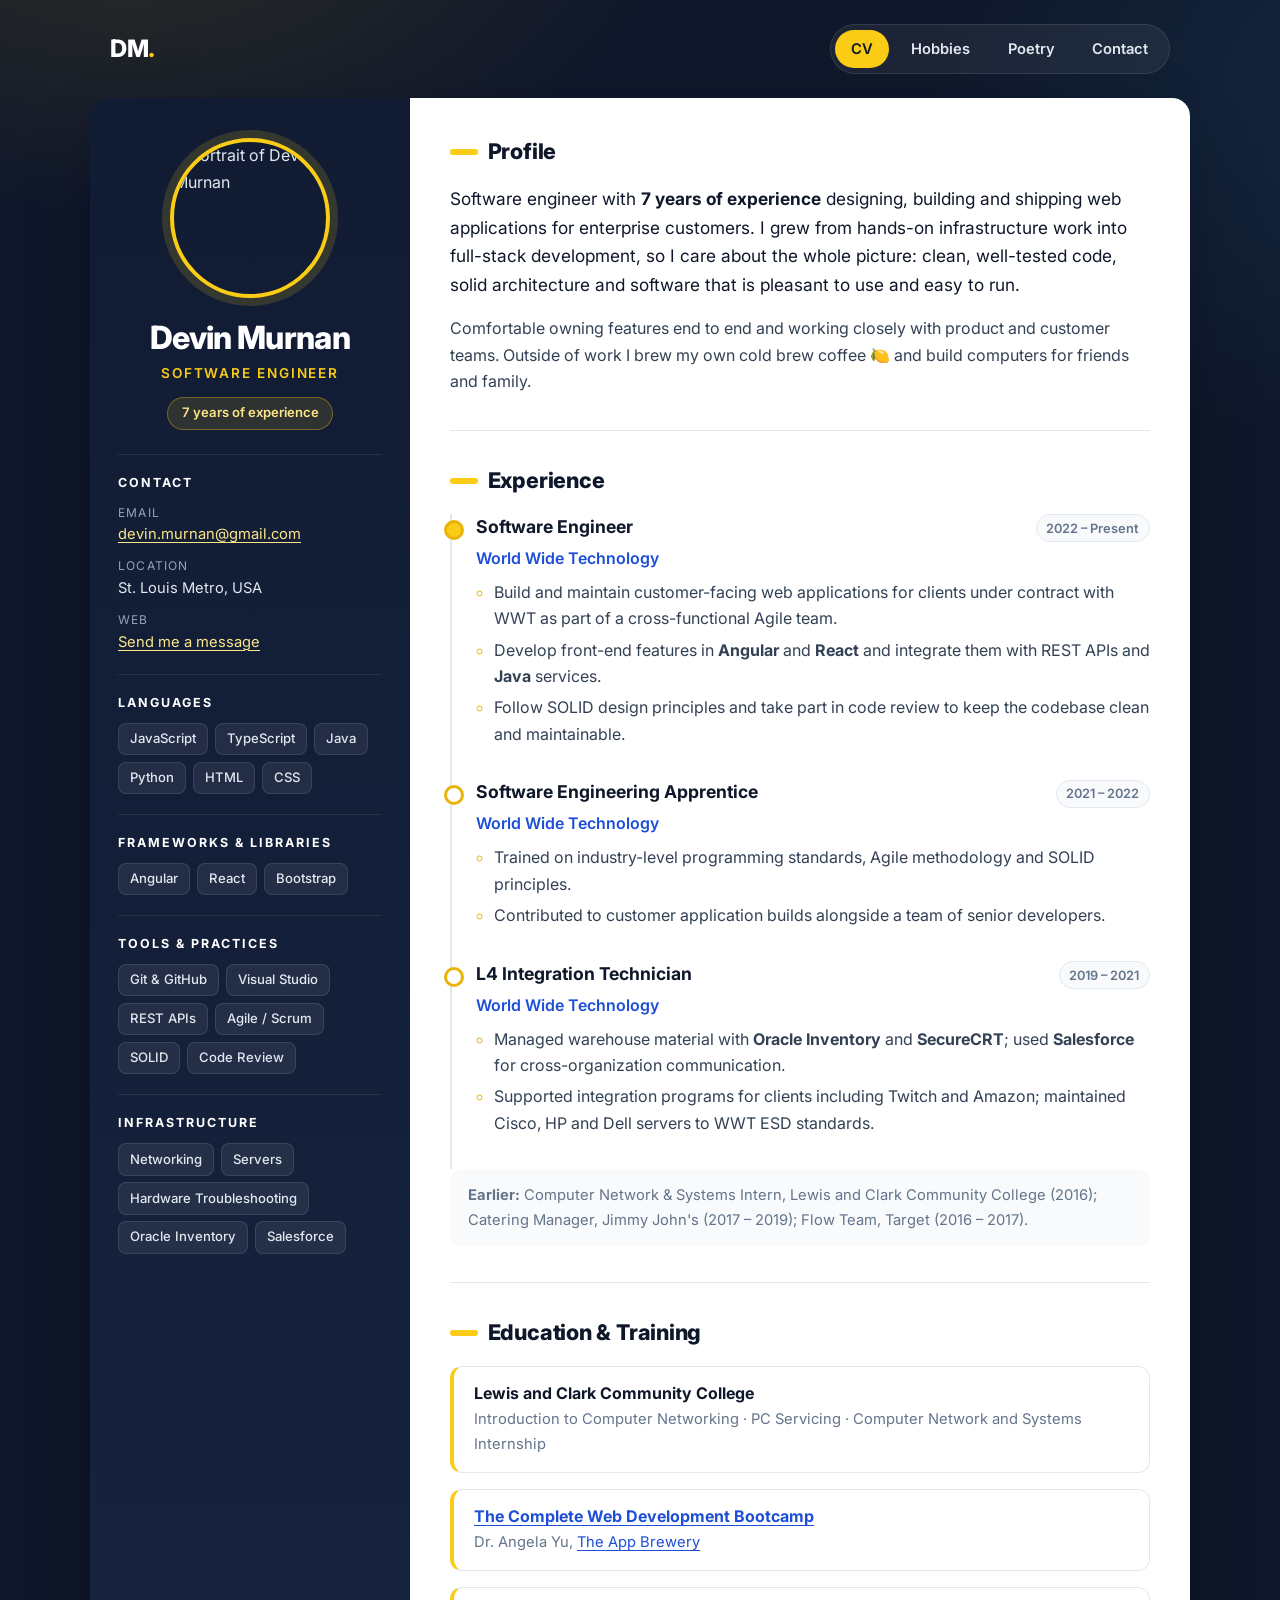
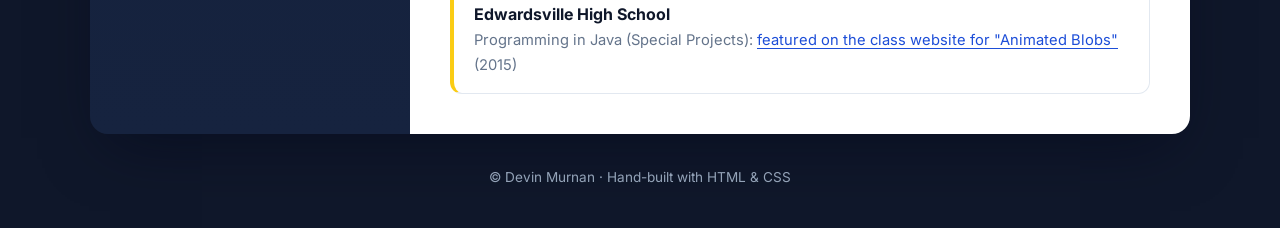
==== index.html @ 0b4bc5b8 "Show Software Engineer at WWT as a single role from 2022 to present" ====
<!DOCTYPE html>
<html lang="en" dir="ltr">

<head>
  <meta charset="utf-8">
  <meta name="viewport" content="width=device-width, initial-scale=1.0">
  <meta name="description" content="Devin Murnan: software engineer with 7 years of experience building web applications.">
  <title>Devin Murnan | Software Engineer</title>
  <link rel="preconnect" href="https://fonts.googleapis.com">
  <link rel="preconnect" href="https://fonts.gstatic.com" crossorigin>
  <link rel="stylesheet" href="https://fonts.googleapis.com/css2?family=Inter:wght@400;500;600;700;800&display=swap">
  <link rel="stylesheet" href="css/styles.css">
  <link rel="shortcut icon" href="favicon.ico">
</head>

<body>
  <header class="topbar">
    <a class="brand" href="index.html">DM<span>.</span></a>
    <nav class="site-nav" aria-label="Site">
      <a href="index.html" aria-current="page">CV</a>
      <a href="hobbies.html">Hobbies</a>
      <a href="poetry.html">Poetry</a>
      <a href="contact.html">Contact</a>
    </nav>
  </header>

  <main class="cv">
    <!-- ---------- Sidebar ---------- -->
    <aside class="cv-sidebar">
      <img class="avatar" src="images/Picture1.jpg" alt="Portrait of Devin Murnan" width="160" height="160">
      <h1 class="name">Devin Murnan</h1>
      <p class="role">Software Engineer</p>
      <p class="badge">7 years of experience</p>

      <section class="side-block">
        <h2>Contact</h2>
        <ul class="contact-list">
          <li><span>Email</span><a href="mailto:devin.murnan@gmail.com">devin.murnan@gmail.com</a></li>
          <li><span>Location</span>St. Louis Metro, USA</li>
          <li><span>Web</span><a href="contact.html">Send me a message</a></li>
        </ul>
      </section>

      <section class="side-block">
        <h2>Languages</h2>
        <ul class="chips">
          <li>JavaScript</li>
          <li>TypeScript</li>
          <li>Java</li>
          <li>Python</li>
          <li>HTML</li>
          <li>CSS</li>
        </ul>
      </section>

      <section class="side-block">
        <h2>Frameworks &amp; Libraries</h2>
        <ul class="chips">
          <li>Angular</li>
          <li>React</li>
          <li>Bootstrap</li>
        </ul>
      </section>

      <section class="side-block">
        <h2>Tools &amp; Practices</h2>
        <ul class="chips">
          <li>Git &amp; GitHub</li>
          <li>Visual Studio</li>
          <li>REST APIs</li>
          <li>Agile / Scrum</li>
          <li>SOLID</li>
          <li>Code Review</li>
        </ul>
      </section>

      <section class="side-block">
        <h2>Infrastructure</h2>
        <ul class="chips">
          <li>Networking</li>
          <li>Servers</li>
          <li>Hardware Troubleshooting</li>
          <li>Oracle Inventory</li>
          <li>Salesforce</li>
        </ul>
      </section>
    </aside>

    <!-- ---------- Main content ---------- -->
    <div class="cv-main">
      <section class="card">
        <h2 class="section-title">Profile</h2>
        <p class="lead">
          Software engineer with <strong>7 years of experience</strong> designing, building and shipping web
          applications for enterprise customers. I grew from hands-on infrastructure work into full-stack
          development, so I care about the whole picture: clean, well-tested code, solid architecture and
          software that is pleasant to use and easy to run.
        </p>
        <p>
          Comfortable owning features end to end and working closely with product
          and customer teams. Outside of work I brew my own cold brew coffee 🍋 and build computers for friends
          and family.
        </p>
      </section>

      <section class="card">
        <h2 class="section-title">Experience</h2>
        <ol class="timeline">
          <li>
            <div class="timeline-head">
              <h3>Software Engineer</h3>
              <span class="dates">2022 – Present</span>
            </div>
            <p class="org"><a href="https://www.wwt.com/">World Wide Technology</a></p>
            <ul>
              <li>Build and maintain customer-facing web applications for clients under contract with WWT as part of
                a cross-functional Agile team.</li>
              <li>Develop front-end features in <strong>Angular</strong> and <strong>React</strong> and integrate
                them with REST APIs and <strong>Java</strong> services.</li>
              <li>Follow SOLID design principles and take part in code review to keep the codebase clean and maintainable.</li>
            </ul>
          </li>
          <li>
            <div class="timeline-head">
              <h3>Software Engineering Apprentice</h3>
              <span class="dates">2021 – 2022</span>
            </div>
            <p class="org"><a href="https://www.wwt.com/">World Wide Technology</a></p>
            <ul>
              <li>Trained on industry-level programming standards, Agile methodology and SOLID principles.</li>
              <li>Contributed to customer application builds alongside a team of senior developers.</li>
            </ul>
          </li>
          <li>
            <div class="timeline-head">
              <h3>L4 Integration Technician</h3>
              <span class="dates">2019 – 2021</span>
            </div>
            <p class="org"><a href="https://www.wwt.com/">World Wide Technology</a></p>
            <ul>
              <li>Managed warehouse material with <strong>Oracle Inventory</strong> and <strong>SecureCRT</strong>;
                used <strong>Salesforce</strong> for cross-organization communication.</li>
              <li>Supported integration programs for clients including Twitch and Amazon; maintained Cisco, HP and
                Dell servers to WWT ESD standards.</li>
            </ul>
          </li>
        </ol>
        <p class="earlier">
          <strong>Earlier:</strong> Computer Network &amp; Systems Intern, Lewis and Clark Community College (2016);
          Catering Manager, Jimmy John's (2017 – 2019); Flow Team, Target (2016 – 2017).
        </p>
      </section>

      <section class="card">
        <h2 class="section-title">Education &amp; Training</h2>
        <ul class="edu">
          <li>
            <h3>Lewis and Clark Community College</h3>
            <p>Introduction to Computer Networking · PC Servicing · Computer Network and Systems Internship</p>
          </li>
          <li>
            <h3><a href="https://www.udemy.com/course/the-complete-web-development-bootcamp/">The Complete Web Development Bootcamp</a></h3>
            <p>Dr. Angela Yu, <a href="https://www.appbrewery.co/">The App Brewery</a></p>
          </li>
          <li>
            <h3>Edwardsville High School</h3>
            <p>Programming in Java (Special Projects): <a href="http://www.meinzeit.com/webTeach/projects/student/povRay/index.htm">featured on the class website for "Animated Blobs"</a> (2015)</p>
          </li>
        </ul>
      </section>
    </div>
  </main>

  <footer class="site-footer">
    <p>© Devin Murnan · Hand-built with HTML &amp; CSS</p>
  </footer>
</body>

</html>
---- css/styles.css ----
/* =========================================================
   Theme: deep ink navy + lemon accent
   ========================================================= */
:root {
  --bg: #0f172a;
  --bg-glow-1: rgba(250, 204, 21, 0.12);
  --bg-glow-2: rgba(56, 189, 248, 0.10);
  --surface: #ffffff;
  --surface-alt: #f8fafc;
  --sidebar: #111c33;
  --sidebar-2: #16233f;
  --ink: #0f172a;
  --text: #334155;
  --muted: #64748b;
  --on-dark: #e2e8f0;
  --on-dark-muted: #94a3b8;
  --accent: #facc15;
  --accent-strong: #eab308;
  --link: #1d4ed8;
  --link-hover: #1e3a8a;
  --line: #e2e8f0;
  --radius: 18px;
  --shadow: 0 24px 60px -20px rgba(2, 6, 23, 0.55);
  --font: "Inter", "Segoe UI", Roboto, "Helvetica Neue", Arial, sans-serif;
}

/* ---------- Base ---------- */
* {
  box-sizing: border-box;
}

html {
  font-size: 16px;
  scroll-behavior: smooth;
}

body {
  margin: 0;
  min-height: 100vh;
  font-family: var(--font);
  line-height: 1.65;
  color: var(--text);
  background:
    radial-gradient(900px 500px at 10% -10%, var(--bg-glow-1), transparent 60%),
    radial-gradient(800px 600px at 110% 10%, var(--bg-glow-2), transparent 60%),
    var(--bg);
  background-attachment: fixed;
  -webkit-font-smoothing: antialiased;
}

h1,
h2,
h3 {
  color: var(--ink);
  line-height: 1.25;
  margin: 0;
}

p {
  margin: 0 0 1rem;
}

a {
  color: var(--link);
  text-decoration-thickness: 1px;
  text-underline-offset: 3px;
}

a:hover,
a:focus-visible {
  color: var(--link-hover);
}

:focus-visible {
  outline: 3px solid var(--accent);
  outline-offset: 2px;
}

img {
  max-width: 100%;
}

/* ---------- Top bar ---------- */
.topbar {
  max-width: 1100px;
  margin: 0 auto;
  padding: 1.5rem 1.25rem;
  display: flex;
  align-items: center;
  justify-content: space-between;
  gap: 1rem;
  flex-wrap: wrap;
}

.brand {
  color: #fff;
  font-weight: 800;
  font-size: 1.5rem;
  letter-spacing: -0.02em;
  text-decoration: none;
}

.brand span {
  color: var(--accent);
}

.brand:hover,
.brand:focus-visible {
  color: #fff;
}

.site-nav {
  display: flex;
  flex-wrap: wrap;
  gap: 0.35rem;
  padding: 0.3rem;
  background: rgba(255, 255, 255, 0.06);
  border: 1px solid rgba(255, 255, 255, 0.1);
  border-radius: 999px;
}

.site-nav a {
  padding: 0.45rem 1rem;
  border-radius: 999px;
  color: var(--on-dark);
  font-weight: 600;
  font-size: 0.92rem;
  text-decoration: none;
  transition: background-color 0.2s, color 0.2s;
}

.site-nav a:hover,
.site-nav a:focus-visible {
  background: rgba(255, 255, 255, 0.1);
  color: #fff;
}

.site-nav a[aria-current="page"] {
  background: var(--accent);
  color: var(--ink);
}

/* ---------- CV layout ---------- */
.cv,
.page {
  width: min(1100px, calc(100% - 2.5rem));
  margin: 0 auto;
  border-radius: var(--radius);
  overflow: hidden;
  box-shadow: var(--shadow);
}

.cv {
  display: grid;
  grid-template-columns: 320px 1fr;
}

/* ---------- Sidebar ---------- */
.cv-sidebar {
  background: linear-gradient(180deg, var(--sidebar), var(--sidebar-2));
  color: var(--on-dark);
  padding: 2.5rem 1.75rem;
}

.avatar {
  display: block;
  width: 160px;
  height: 160px;
  object-fit: cover;
  border-radius: 50%;
  margin: 0 auto 1.25rem;
  border: 4px solid var(--accent);
  box-shadow: 0 0 0 8px rgba(250, 204, 21, 0.15);
}

.name {
  color: #fff;
  font-size: 2rem;
  font-weight: 800;
  letter-spacing: -0.02em;
  text-align: center;
}

.role {
  margin: 0.25rem 0 0.75rem;
  text-align: center;
  color: var(--accent);
  font-weight: 600;
  text-transform: uppercase;
  letter-spacing: 0.14em;
  font-size: 0.85rem;
}

.badge {
  display: table;
  margin: 0 auto 1.5rem;
  padding: 0.3rem 0.85rem;
  border-radius: 999px;
  background: rgba(250, 204, 21, 0.12);
  border: 1px solid rgba(250, 204, 21, 0.35);
  color: #fde68a;
  font-size: 0.82rem;
  font-weight: 600;
}

.side-block {
  padding-top: 1.25rem;
  margin-top: 1.25rem;
  border-top: 1px solid rgba(255, 255, 255, 0.08);
}

.side-block h2 {
  color: #fff;
  font-size: 0.78rem;
  font-weight: 700;
  text-transform: uppercase;
  letter-spacing: 0.16em;
  margin-bottom: 0.75rem;
}

.contact-list {
  list-style: none;
  margin: 0;
  padding: 0;
  font-size: 0.92rem;
}

.contact-list li {
  margin-bottom: 0.6rem;
  overflow-wrap: anywhere;
}

.contact-list span {
  display: block;
  color: var(--on-dark-muted);
  font-size: 0.75rem;
  text-transform: uppercase;
  letter-spacing: 0.1em;
}

.cv-sidebar a {
  color: #fde68a;
}

.cv-sidebar a:hover,
.cv-sidebar a:focus-visible {
  color: #fff;
}

.chips {
  list-style: none;
  margin: 0;
  padding: 0;
  display: flex;
  flex-wrap: wrap;
  gap: 0.4rem;
}

.chips li {
  padding: 0.28rem 0.7rem;
  border-radius: 8px;
  background: rgba(255, 255, 255, 0.07);
  border: 1px solid rgba(255, 255, 255, 0.1);
  font-size: 0.82rem;
  font-weight: 500;
  color: var(--on-dark);
}

/* ---------- Main column ---------- */
.cv-main,
.page {
  background: var(--surface);
}

.cv-main {
  padding: 2.5rem;
}

.card + .card {
  margin-top: 2.25rem;
  padding-top: 2.25rem;
  border-top: 1px solid var(--line);
}

.section-title {
  display: flex;
  align-items: center;
  gap: 0.6rem;
  font-size: 1.35rem;
  font-weight: 800;
  letter-spacing: -0.01em;
  margin-bottom: 1.25rem;
}

.section-title::before {
  content: "";
  width: 28px;
  height: 6px;
  border-radius: 3px;
  background: var(--accent);
}

.lead {
  font-size: 1.08rem;
  color: var(--ink);
}

/* ---------- Experience timeline ---------- */
.timeline {
  list-style: none;
  margin: 0;
  padding: 0 0 0 1.5rem;
  border-left: 2px solid var(--line);
}

.timeline > li {
  position: relative;
  padding-bottom: 1.75rem;
}

.timeline > li::before {
  content: "";
  position: absolute;
  left: calc(-1.5rem - 8px);
  top: 0.35rem;
  width: 14px;
  height: 14px;
  border-radius: 50%;
  background: var(--surface);
  border: 3px solid var(--accent-strong);
}

.timeline > li:first-child::before {
  background: var(--accent);
}

.timeline-head {
  display: flex;
  justify-content: space-between;
  align-items: baseline;
  gap: 0.5rem 1rem;
  flex-wrap: wrap;
}

.timeline h3 {
  font-size: 1.1rem;
  font-weight: 700;
}

.dates {
  font-size: 0.8rem;
  font-weight: 600;
  color: var(--muted);
  background: var(--surface-alt);
  border: 1px solid var(--line);
  padding: 0.15rem 0.6rem;
  border-radius: 999px;
  white-space: nowrap;
}

.org {
  margin: 0.15rem 0 0.5rem;
  font-weight: 600;
}

.org a {
  text-decoration: none;
}

.timeline ul {
  margin: 0;
  padding-left: 1.1rem;
}

.timeline ul li {
  margin-bottom: 0.3rem;
}

.timeline ul li::marker {
  color: var(--accent-strong);
}

.earlier {
  margin: 0;
  padding: 0.9rem 1.1rem;
  background: var(--surface-alt);
  border-radius: 12px;
  font-size: 0.92rem;
  color: var(--muted);
}

/* ---------- Education ---------- */
.edu {
  list-style: none;
  margin: 0;
  padding: 0;
  display: grid;
  gap: 1rem;
}

.edu li {
  padding: 1rem 1.25rem;
  border: 1px solid var(--line);
  border-left: 4px solid var(--accent);
  border-radius: 12px;
}

.edu h3 {
  font-size: 1rem;
  margin-bottom: 0.25rem;
}

.edu p {
  margin: 0;
  font-size: 0.92rem;
  color: var(--muted);
}

/* ---------- Secondary pages (hobbies, poetry, contact) ---------- */
.page {
  padding: 3rem clamp(1.25rem, 5vw, 3.5rem);
}

.page-header {
  margin-bottom: 2rem;
}

.page-header h1 {
  font-size: clamp(2rem, 5vw, 2.75rem);
  font-weight: 800;
  letter-spacing: -0.03em;
}

.page-header p {
  margin: 0.5rem 0 0;
  color: var(--muted);
  font-size: 1.05rem;
}

.eyebrow {
  display: inline-block;
  margin-bottom: 0.5rem;
  color: var(--accent-strong);
  font-weight: 700;
  font-size: 0.8rem;
  text-transform: uppercase;
  letter-spacing: 0.16em;
}

.tile-grid {
  list-style: none;
  margin: 0;
  padding: 0;
  display: grid;
  grid-template-columns: repeat(auto-fill, minmax(230px, 1fr));
  gap: 1rem;
}

.tile-grid li {
  padding: 1.25rem;
  border: 1px solid var(--line);
  border-radius: 14px;
  background: var(--surface-alt);
  transition: transform 0.2s, box-shadow 0.2s, border-color 0.2s;
}

.tile-grid li:hover {
  transform: translateY(-3px);
  border-color: var(--accent);
  box-shadow: 0 12px 30px -16px rgba(15, 23, 42, 0.35);
}

.tile-icon {
  display: block;
  font-size: 1.6rem;
  margin-bottom: 0.5rem;
}

.tile-grid h2 {
  font-size: 1.05rem;
  margin-bottom: 0.3rem;
}

.tile-grid p {
  margin: 0;
  font-size: 0.92rem;
  color: var(--muted);
}

.poem {
  max-width: 640px;
  margin: 0 auto 2rem;
  padding: 1.75rem 2rem;
  border-left: 4px solid var(--accent);
  background: var(--surface-alt);
  border-radius: 0 14px 14px 0;
}

.poem h2 {
  font-size: 1.3rem;
  margin-bottom: 0.75rem;
}

.poem p {
  margin: 0;
  font-size: 1.05rem;
  font-style: italic;
  color: var(--ink);
}

/* ---------- Contact ---------- */
.contact-grid {
  display: grid;
  grid-template-columns: 1fr 1.4fr;
  gap: 2rem;
  align-items: start;
}

.contact-card {
  padding: 1.5rem;
  border-radius: 14px;
  background: linear-gradient(160deg, var(--sidebar), var(--sidebar-2));
  color: var(--on-dark);
}

.contact-card h2 {
  color: #fff;
  font-size: 1.1rem;
  margin-bottom: 0.5rem;
}

.contact-card a {
  color: var(--accent);
  font-weight: 600;
  overflow-wrap: anywhere;
}

.contact-form {
  display: flex;
  flex-direction: column;
  gap: 0.4rem;
}

.contact-form label {
  font-weight: 600;
  font-size: 0.9rem;
  color: var(--ink);
  margin-top: 0.5rem;
}

.contact-form input,
.contact-form textarea {
  font: inherit;
  width: 100%;
  padding: 0.7rem 0.9rem;
  border: 1px solid var(--line);
  border-radius: 10px;
  background: var(--surface-alt);
  color: var(--ink);
  transition: border-color 0.2s, box-shadow 0.2s;
}

.contact-form input:focus,
.contact-form textarea:focus {
  outline: none;
  border-color: var(--accent-strong);
  box-shadow: 0 0 0 4px rgba(250, 204, 21, 0.25);
}

.contact-form button {
  margin-top: 1rem;
  padding: 0.8rem 1rem;
  font: inherit;
  border: none;
  border-radius: 10px;
  background: var(--ink);
  color: var(--accent);
  font-weight: 700;
  cursor: pointer;
}

.contact-form button:hover,
.contact-form button:focus-visible {
  background: #1e293b;
}

/* ---------- Footer ---------- */
.site-footer {
  text-align: center;
  color: var(--on-dark-muted);
  font-size: 0.85rem;
  padding: 2rem 1rem 2.5rem;
}

.site-footer p {
  margin: 0;
}

/* ---------- Responsive ---------- */
@media (max-width: 860px) {
  .cv,
  .contact-grid {
    grid-template-columns: 1fr;
  }

  .cv-main {
    padding: 2rem 1.5rem;
  }
}

@media (max-width: 520px) {
  .topbar {
    justify-content: center;
  }

  .cv,
  .page {
    width: calc(100% - 1.25rem);
  }

  .poem {
    padding: 1.25rem;
  }
}

@media (prefers-reduced-motion: reduce) {
  * {
    transition: none !important;
    scroll-behavior: auto !important;
  }
}

/* ---------- Print: a clean paper CV ---------- */
@media print {
  body {
    background: #fff;
  }

  .topbar,
  .site-footer {
    display: none;
  }

  .cv {
    width: 100%;
    box-shadow: none;
    border-radius: 0;
    grid-template-columns: 240px 1fr;
  }

  .cv-sidebar {
    -webkit-print-color-adjust: exact;
    print-color-adjust: exact;
  }

  .timeline > li,
  .edu li {
    break-inside: avoid;
  }
}
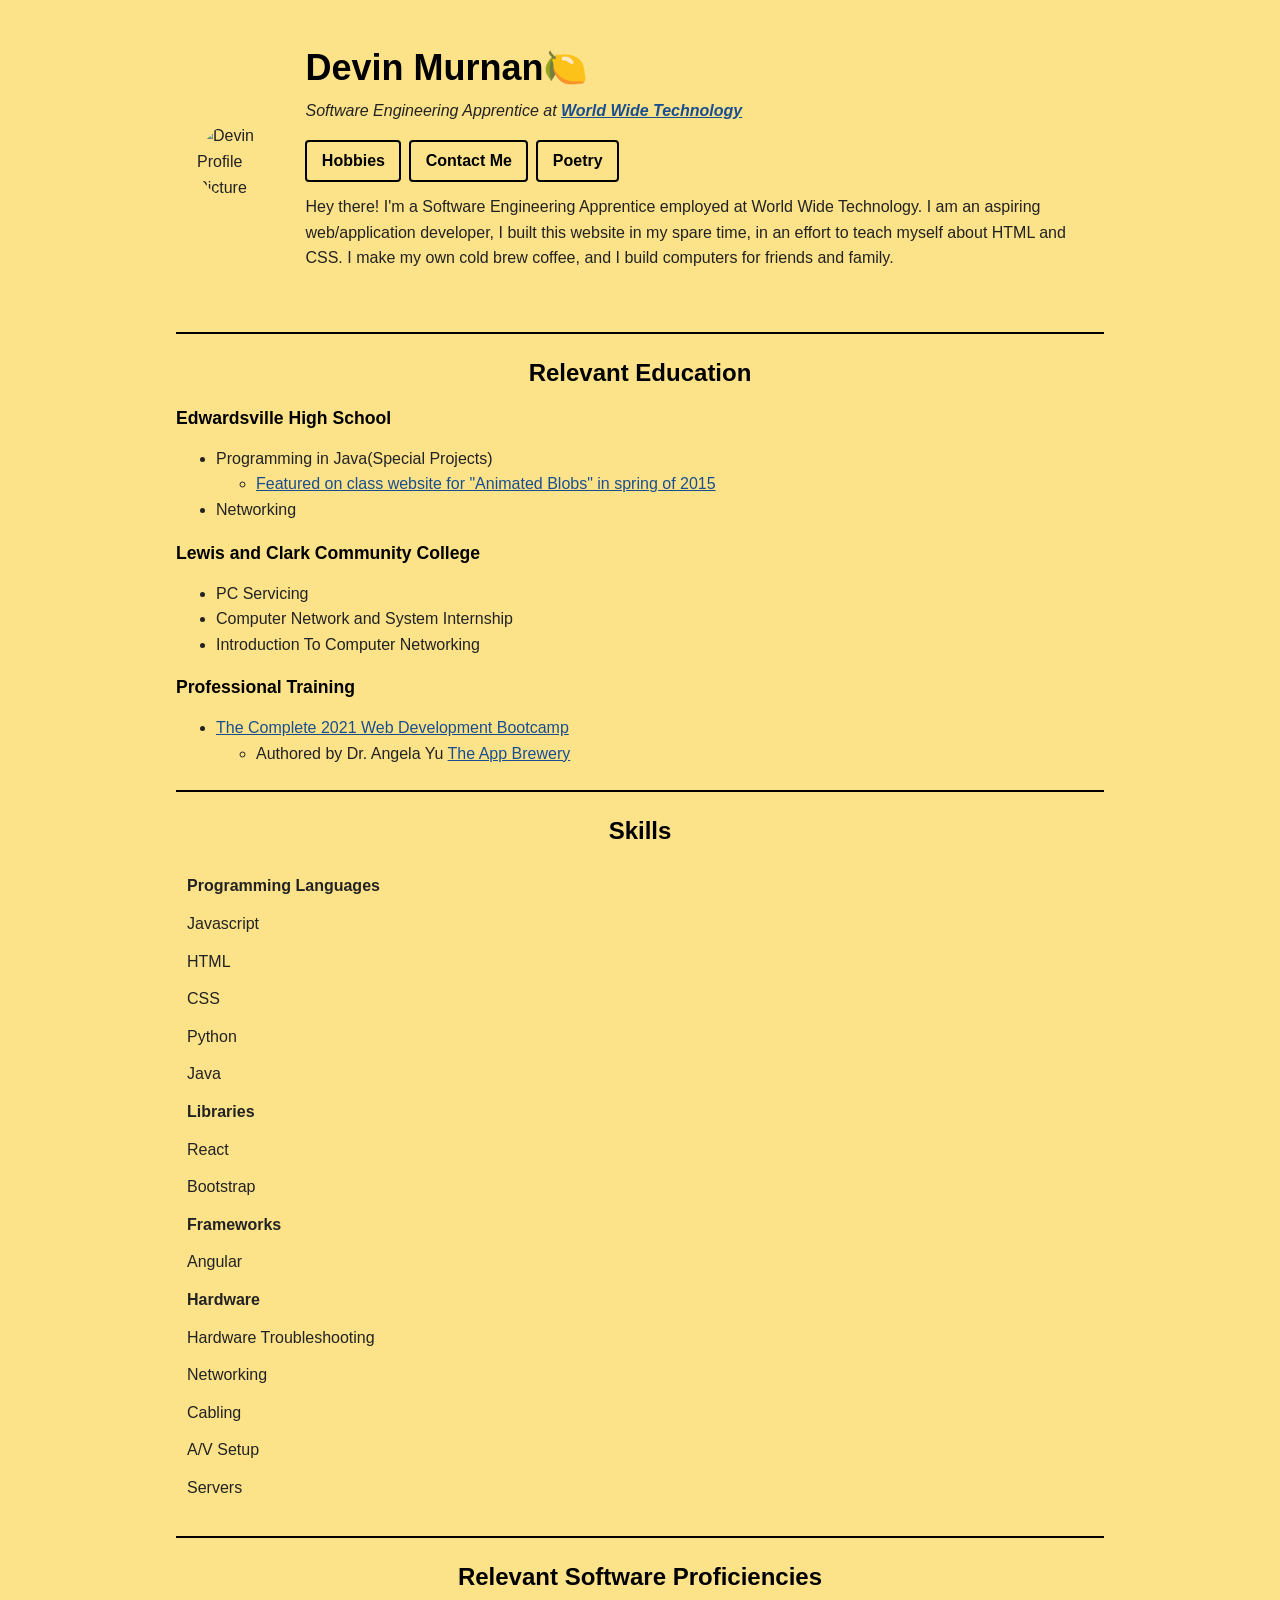
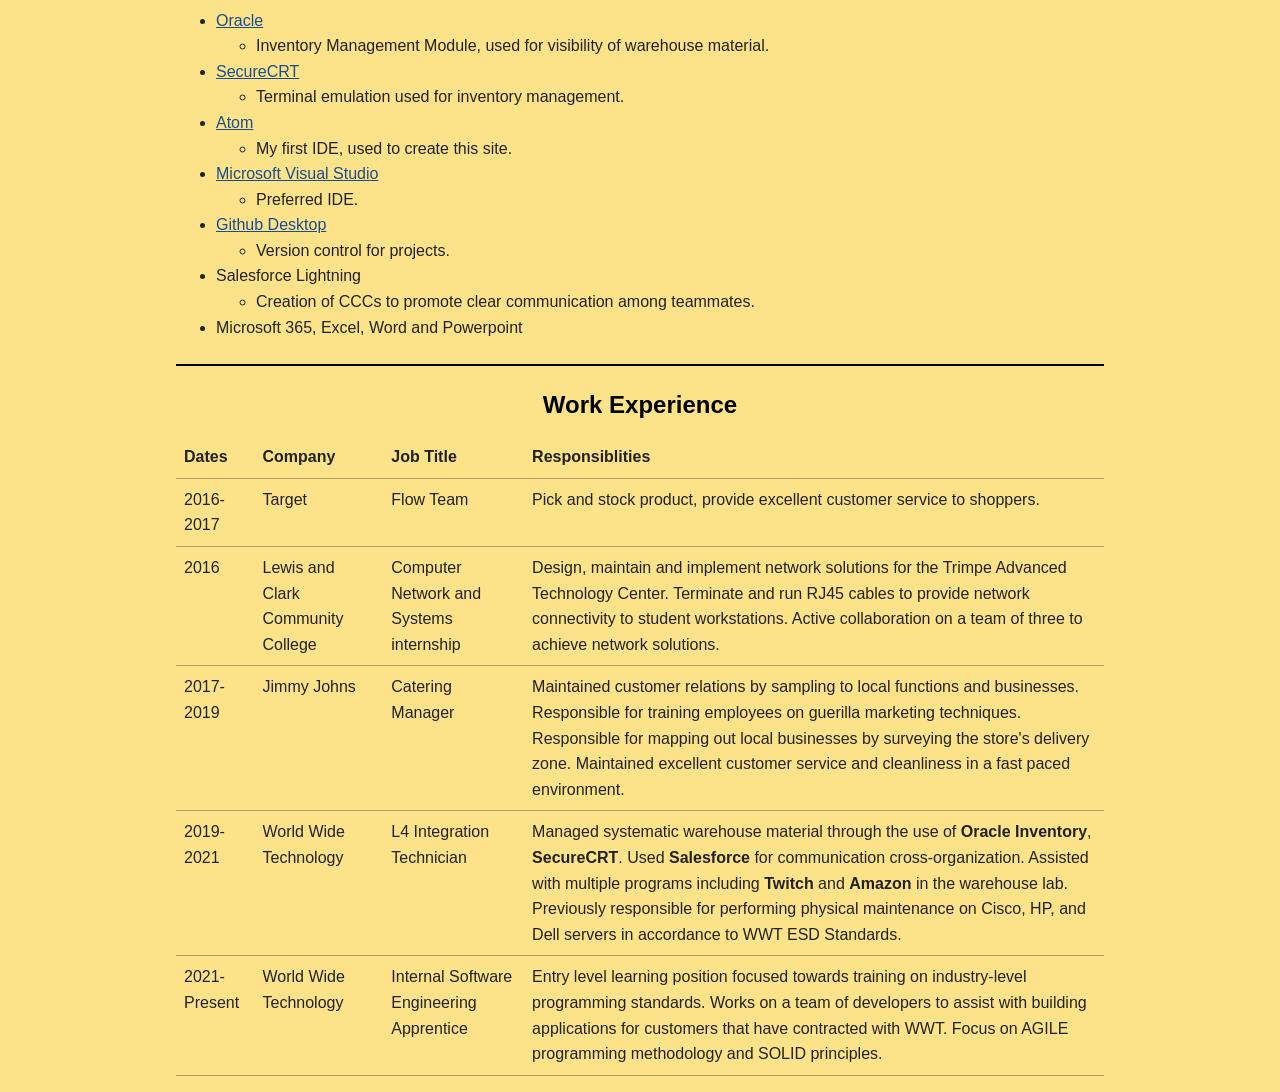
==== commit 9fdd1599: "Revert "Redesign site as a modern CV for a software engineer with 7 years of experience (#2)" This r" ====
--- a/index.html
+++ b/index.html
@@ -1,179 +1,229 @@
-<!DOCTYPE html>
-<html lang="en" dir="ltr">
-
-<head>
-  <meta charset="utf-8">
-  <meta name="viewport" content="width=device-width, initial-scale=1.0">
-  <meta name="description" content="Devin Murnan: software engineer with 7 years of experience building web applications.">
-  <title>Devin Murnan | Software Engineer</title>
-  <link rel="preconnect" href="https://fonts.googleapis.com">
-  <link rel="preconnect" href="https://fonts.gstatic.com" crossorigin>
-  <link rel="stylesheet" href="https://fonts.googleapis.com/css2?family=Inter:wght@400;500;600;700;800&display=swap">
-  <link rel="stylesheet" href="css/styles.css">
-  <link rel="shortcut icon" href="favicon.ico">
-</head>
-
-<body>
-  <header class="topbar">
-    <a class="brand" href="index.html">DM<span>.</span></a>
-    <nav class="site-nav" aria-label="Site">
-      <a href="index.html" aria-current="page">CV</a>
-      <a href="hobbies.html">Hobbies</a>
-      <a href="poetry.html">Poetry</a>
-      <a href="contact.html">Contact</a>
-    </nav>
-  </header>
-
-  <main class="cv">
-    <!-- ---------- Sidebar ---------- -->
-    <aside class="cv-sidebar">
-      <img class="avatar" src="images/Picture1.jpg" alt="Portrait of Devin Murnan" width="160" height="160">
-      <h1 class="name">Devin Murnan</h1>
-      <p class="role">Software Engineer</p>
-      <p class="badge">7 years of experience</p>
-
-      <section class="side-block">
-        <h2>Contact</h2>
-        <ul class="contact-list">
-          <li><span>Email</span><a href="mailto:devin.murnan@gmail.com">devin.murnan@gmail.com</a></li>
-          <li><span>Location</span>St. Louis Metro, USA</li>
-          <li><span>Web</span><a href="contact.html">Send me a message</a></li>
-        </ul>
-      </section>
-
-      <section class="side-block">
-        <h2>Languages</h2>
-        <ul class="chips">
-          <li>JavaScript</li>
-          <li>TypeScript</li>
-          <li>Java</li>
-          <li>Python</li>
-          <li>HTML</li>
-          <li>CSS</li>
-        </ul>
-      </section>
-
-      <section class="side-block">
-        <h2>Frameworks &amp; Libraries</h2>
-        <ul class="chips">
-          <li>Angular</li>
-          <li>React</li>
-          <li>Bootstrap</li>
-        </ul>
-      </section>
-
-      <section class="side-block">
-        <h2>Tools &amp; Practices</h2>
-        <ul class="chips">
-          <li>Git &amp; GitHub</li>
-          <li>Visual Studio</li>
-          <li>REST APIs</li>
-          <li>Agile / Scrum</li>
-          <li>SOLID</li>
-          <li>Code Review</li>
-        </ul>
-      </section>
-
-      <section class="side-block">
-        <h2>Infrastructure</h2>
-        <ul class="chips">
-          <li>Networking</li>
-          <li>Servers</li>
-          <li>Hardware Troubleshooting</li>
-          <li>Oracle Inventory</li>
-          <li>Salesforce</li>
-        </ul>
-      </section>
-    </aside>
-
-    <!-- ---------- Main content ---------- -->
-    <div class="cv-main">
-      <section class="card">
-        <h2 class="section-title">Profile</h2>
-        <p class="lead">
-          Software engineer with <strong>7 years of experience</strong> designing, building and shipping web
-          applications for enterprise customers. I grew from hands-on infrastructure work into full-stack
-          development, so I care about the whole picture: clean, well-tested code, solid architecture and
-          software that is pleasant to use and easy to run.
-        </p>
-        <p>
-          Comfortable owning features end to end and working closely with product
-          and customer teams. Outside of work I brew my own cold brew coffee 🍋 and build computers for friends
-          and family.
-        </p>
-      </section>
-
-      <section class="card">
-        <h2 class="section-title">Experience</h2>
-        <ol class="timeline">
-          <li>
-            <div class="timeline-head">
-              <h3>Software Engineer</h3>
-              <span class="dates">2022 – Present</span>
-            </div>
-            <p class="org"><a href="https://www.wwt.com/">World Wide Technology</a></p>
-            <ul>
-              <li>Build and maintain customer-facing web applications for clients under contract with WWT as part of
-                a cross-functional Agile team.</li>
-              <li>Develop front-end features in <strong>Angular</strong> and <strong>React</strong> and integrate
-                them with REST APIs and <strong>Java</strong> services.</li>
-              <li>Follow SOLID design principles and take part in code review to keep the codebase clean and maintainable.</li>
-            </ul>
-          </li>
-          <li>
-            <div class="timeline-head">
-              <h3>Software Engineering Apprentice</h3>
-              <span class="dates">2021 – 2022</span>
-            </div>
-            <p class="org"><a href="https://www.wwt.com/">World Wide Technology</a></p>
-            <ul>
-              <li>Trained on industry-level programming standards, Agile methodology and SOLID principles.</li>
-              <li>Contributed to customer application builds alongside a team of senior developers.</li>
-            </ul>
-          </li>
-          <li>
-            <div class="timeline-head">
-              <h3>L4 Integration Technician</h3>
-              <span class="dates">2019 – 2021</span>
-            </div>
-            <p class="org"><a href="https://www.wwt.com/">World Wide Technology</a></p>
-            <ul>
-              <li>Managed warehouse material with <strong>Oracle Inventory</strong> and <strong>SecureCRT</strong>;
-                used <strong>Salesforce</strong> for cross-organization communication.</li>
-              <li>Supported integration programs for clients including Twitch and Amazon; maintained Cisco, HP and
-                Dell servers to WWT ESD standards.</li>
-            </ul>
-          </li>
-        </ol>
-        <p class="earlier">
-          <strong>Earlier:</strong> Computer Network &amp; Systems Intern, Lewis and Clark Community College (2016);
-          Catering Manager, Jimmy John's (2017 – 2019); Flow Team, Target (2016 – 2017).
-        </p>
-      </section>
-
-      <section class="card">
-        <h2 class="section-title">Education &amp; Training</h2>
-        <ul class="edu">
-          <li>
-            <h3>Lewis and Clark Community College</h3>
-            <p>Introduction to Computer Networking · PC Servicing · Computer Network and Systems Internship</p>
-          </li>
-          <li>
-            <h3><a href="https://www.udemy.com/course/the-complete-web-development-bootcamp/">The Complete Web Development Bootcamp</a></h3>
-            <p>Dr. Angela Yu, <a href="https://www.appbrewery.co/">The App Brewery</a></p>
-          </li>
-          <li>
-            <h3>Edwardsville High School</h3>
-            <p>Programming in Java (Special Projects): <a href="http://www.meinzeit.com/webTeach/projects/student/povRay/index.htm">featured on the class website for "Animated Blobs"</a> (2015)</p>
-          </li>
-        </ul>
-      </section>
-    </div>
-  </main>
-
-  <footer class="site-footer">
-    <p>© Devin Murnan · Hand-built with HTML &amp; CSS</p>
-  </footer>
-</body>
-
-</html>
+<!DOCTYPE html>
+<html lang="en" dir="ltr">
+
+<head>
+  <meta charset="utf-8">
+  <meta name="viewport" content="width=device-width, initial-scale=1.0">
+  <title>Devin's Personal Site</title>
+  <link rel="stylesheet" href="css/styles.css">
+  <link rel="shortcut icon" href="favicon.ico">
+
+</head>
+
+<body>
+  <table class="profile">
+    <tr>
+                                                          <!-- Quick and dirty inline CSS, future projects utilize a stylesheet as is best practice -->
+      <td><img src="images/Picture1.jpg" alt="Devin Profile Picture" style="width:200px;height:200px;border-radius:50%;">
+        <!--  <img src="images/devin.jpg" alt="Backup image"> -->
+      </td>
+      <td>
+        <h1>Devin Murnan🍋</h1>
+        <p><em>Software Engineering Apprentice at <strong><a href="https://www.wwt.com/">World Wide Technology</a></strong></em></p>
+        <!-- Site Directory -->
+        <nav class="site-nav">
+          <a href="hobbies.html">Hobbies</a>
+          <a href="contact.html">Contact Me</a>
+          <a href="poetry.html">Poetry</a>
+        </nav>
+        <p>Hey there! I'm a Software Engineering Apprentice employed at World Wide Technology.
+          I am an aspiring web/application developer, I built this website in my spare time, in an effort to teach myself about HTML and CSS.
+          I make my own cold brew coffee, and I build computers for friends and family.</p>
+      </td>
+    </tr>
+  </table>
+  <hr>
+  <h3 class="centered">Relevant Education</h3>
+
+  <h5> Edwardsville High School</h5>
+  <ul>
+    <li>Programming in Java(Special Projects)
+      <ul>
+        <li><a href="http://www.meinzeit.com/webTeach/projects/student/povRay/index.htm">Featured on class website for "Animated Blobs" in spring of 2015</a></li>
+      </ul>
+    </li>
+    <li>Networking</li>
+  </ul>
+
+  <h5>Lewis and Clark Community College</h5>
+  <ul>
+    <li>PC Servicing</li>
+    <li>Computer Network and System Internship</li>
+    <li>Introduction To Computer Networking</li>
+  </ul>
+
+  <h5>Professional Training</h5>
+  <ul>
+    <li><a href="https://wwt.udemy.com/course/the-complete-web-development-bootcamp/">The Complete 2021 Web Development Bootcamp</a>
+      <ul>
+        <li>Authored by Dr. Angela Yu <a href="https://www.appbrewery.co/">The App Brewery</a></li>
+      </ul>
+    </li>
+  </ul>
+  <hr>
+  <!--Begin Skills Section, uses tables to display skill and skill proficiency-->
+  <h3 class="centered">Skills</h3>
+
+  <table class="skills">
+    <tbody>
+      <tr>
+        <th scope="rowgroup">Programming Languages</th>
+      </tr>
+
+      <tr>
+        <td>Javascript</td>
+      </tr>
+
+      <tr>
+        <td>HTML</td>
+      </tr>
+
+      <tr>
+        <td>CSS</td>
+      </tr>
+
+      <tr>
+        <td>Python</td>
+      </tr>
+
+      <tr>
+        <td>Java</td>
+      </tr>
+    </tbody>
+
+    <tbody>
+      <tr>
+        <th scope="rowgroup">Libraries</th>
+      </tr>
+      <tr>
+        <td>React</td>
+      </tr>
+      <tr>
+        <td>Bootstrap</td>
+      </tr>
+    </tbody>
+
+    <tbody>
+      <tr>
+        <th scope="rowgroup">Frameworks</th>
+      </tr>
+      <tr>
+        <td>Angular</td>
+      </tr>
+    </tbody>
+
+    <tbody>
+      <tr>
+        <th scope="rowgroup">Hardware</th>
+      </tr>
+      <tr>
+        <td>Hardware Troubleshooting</td>
+      </tr>
+
+      <tr>
+        <td>Networking</td>
+      </tr>
+
+      <tr>
+        <td>Cabling</td>
+      </tr>
+
+      <tr>
+        <td>A/V Setup</td>
+      </tr>
+      <tr>
+        <td>Servers</td>
+      </tr>
+    </tbody>
+  </table>
+  <hr>
+
+  <h3 class="centered">Relevant Software Proficiencies</h3>
+  <ul>
+    <li><a href="https://www.oracle.com/applications/ebusiness/">Oracle</a>
+      <ul>
+        <li>Inventory Management Module, used for visibility of warehouse material.</li>
+      </ul>
+    </li>
+    <li><a href="https://www.vandyke.com/products/securecrt/">SecureCRT</a>
+      <ul>
+        <li>Terminal emulation used for inventory management.</li>
+      </ul>
+    </li>
+    <li><a href="https://atom.io/">Atom</a>
+      <ul>
+        <li>My first IDE, used to create this site.</li>
+      </ul>
+    </li>
+    <li><a href="https://visualstudio.microsoft.com/">Microsoft Visual Studio</a>
+      <ul>
+        <li>Preferred IDE.</li>
+      </ul>
+    </li>
+    <li><a href="https://desktop.github.com/">Github Desktop</a>
+      <ul>
+        <li>Version control for projects.</li>
+      </ul>
+    </li>
+    <li>Salesforce Lightning
+      <ul>
+        <li>Creation of CCCs to promote clear communication among teammates.</li>
+      </ul>
+    </li>
+    <li>Microsoft 365, Excel, Word and Powerpoint</li>
+  </ul>
+
+  <hr>
+
+  <h3 class="centered">Work Experience</h3>
+  <table class="work">
+    <thead>
+      <tr>
+        <th>Dates</th>
+        <th>Company</th>
+        <th>Job Title</th>
+        <th>Responsiblities</th>
+      </tr>
+    </thead>
+    <tbody>
+      <tr>
+        <td>2016-2017</td>
+        <td>Target</td>
+        <td>Flow Team</td>
+        <td>Pick and stock product, provide excellent customer service to shoppers.</td>
+      </tr>
+      <tr>
+        <td>2016</td>
+        <td>Lewis and Clark Community College</td>
+        <td>Computer Network and Systems internship</td>
+        <td>Design, maintain and implement network solutions for the Trimpe Advanced Technology Center. Terminate and run RJ45 cables to provide network connectivity to student workstations. Active collaboration on a team of three to achieve network
+          solutions.</td>
+      </tr>
+      <tr>
+        <td>2017-2019</td>
+        <td>Jimmy Johns</td>
+        <td>Catering Manager</td>
+        <td>Maintained customer relations by sampling to local functions and businesses. Responsible for training employees on guerilla marketing techniques. Responsible for mapping out local businesses by surveying the store's delivery zone.
+          Maintained excellent customer service and cleanliness in a fast paced environment.</td>
+      </tr>
+      <tr>
+        <td>2019-2021</td>
+        <td>World Wide Technology</td>
+        <td>L4 Integration Technician</td>
+        <td>Managed systematic warehouse material through the use of <strong>Oracle Inventory</strong>, <strong>SecureCRT</strong>. Used <strong>Salesforce</strong> for communication cross-organization. Assisted with multiple programs including <strong>Twitch</strong> and <strong>Amazon</strong> in the
+          warehouse lab. Previously
+          responsible for performing physical maintenance on Cisco, HP, and Dell servers in accordance to WWT ESD Standards.
+        </td>
+      </tr>
+      <tr>
+        <td>2021-Present</td>
+        <td>World Wide Technology</td>
+        <td>Internal Software Engineering Apprentice</td>
+        <td>Entry level learning position focused towards training on industry-level programming standards. 
+          Works on a team of developers to assist with building applications for customers that have contracted with WWT. Focus on AGILE programming methodology and SOLID principles.</td>
+      </tr>
+    </tbody>
+  </table>
+</body>
+
+</html>
--- a/css/styles.css
+++ b/css/styles.css
@@ -1,660 +1,184 @@
-/* =========================================================
-   Theme: deep ink navy + lemon accent
-   ========================================================= */
-:root {
-  --bg: #0f172a;
-  --bg-glow-1: rgba(250, 204, 21, 0.12);
-  --bg-glow-2: rgba(56, 189, 248, 0.10);
-  --surface: #ffffff;
-  --surface-alt: #f8fafc;
-  --sidebar: #111c33;
-  --sidebar-2: #16233f;
-  --ink: #0f172a;
-  --text: #334155;
-  --muted: #64748b;
-  --on-dark: #e2e8f0;
-  --on-dark-muted: #94a3b8;
-  --accent: #facc15;
-  --accent-strong: #eab308;
-  --link: #1d4ed8;
-  --link-hover: #1e3a8a;
-  --line: #e2e8f0;
-  --radius: 18px;
-  --shadow: 0 24px 60px -20px rgba(2, 6, 23, 0.55);
-  --font: "Inter", "Segoe UI", Roboto, "Helvetica Neue", Arial, sans-serif;
-}
-
-/* ---------- Base ---------- */
-* {
-  box-sizing: border-box;
-}
-
-html {
-  font-size: 16px;
-  scroll-behavior: smooth;
-}
-
-body {
-  margin: 0;
-  min-height: 100vh;
-  font-family: var(--font);
-  line-height: 1.65;
-  color: var(--text);
-  background:
-    radial-gradient(900px 500px at 10% -10%, var(--bg-glow-1), transparent 60%),
-    radial-gradient(800px 600px at 110% 10%, var(--bg-glow-2), transparent 60%),
-    var(--bg);
-  background-attachment: fixed;
-  -webkit-font-smoothing: antialiased;
-}
-
-h1,
-h2,
-h3 {
-  color: var(--ink);
-  line-height: 1.25;
-  margin: 0;
-}
-
-p {
-  margin: 0 0 1rem;
-}
-
-a {
-  color: var(--link);
-  text-decoration-thickness: 1px;
-  text-underline-offset: 3px;
-}
-
-a:hover,
-a:focus-visible {
-  color: var(--link-hover);
-}
-
-:focus-visible {
-  outline: 3px solid var(--accent);
-  outline-offset: 2px;
-}
-
-img {
-  max-width: 100%;
-}
-
-/* ---------- Top bar ---------- */
-.topbar {
-  max-width: 1100px;
-  margin: 0 auto;
-  padding: 1.5rem 1.25rem;
-  display: flex;
-  align-items: center;
-  justify-content: space-between;
-  gap: 1rem;
-  flex-wrap: wrap;
-}
-
-.brand {
-  color: #fff;
-  font-weight: 800;
-  font-size: 1.5rem;
-  letter-spacing: -0.02em;
-  text-decoration: none;
-}
-
-.brand span {
-  color: var(--accent);
-}
-
-.brand:hover,
-.brand:focus-visible {
-  color: #fff;
-}
-
-.site-nav {
-  display: flex;
-  flex-wrap: wrap;
-  gap: 0.35rem;
-  padding: 0.3rem;
-  background: rgba(255, 255, 255, 0.06);
-  border: 1px solid rgba(255, 255, 255, 0.1);
-  border-radius: 999px;
-}
-
-.site-nav a {
-  padding: 0.45rem 1rem;
-  border-radius: 999px;
-  color: var(--on-dark);
-  font-weight: 600;
-  font-size: 0.92rem;
-  text-decoration: none;
-  transition: background-color 0.2s, color 0.2s;
-}
-
-.site-nav a:hover,
-.site-nav a:focus-visible {
-  background: rgba(255, 255, 255, 0.1);
-  color: #fff;
-}
-
-.site-nav a[aria-current="page"] {
-  background: var(--accent);
-  color: var(--ink);
-}
-
-/* ---------- CV layout ---------- */
-.cv,
-.page {
-  width: min(1100px, calc(100% - 2.5rem));
-  margin: 0 auto;
-  border-radius: var(--radius);
-  overflow: hidden;
-  box-shadow: var(--shadow);
-}
-
-.cv {
-  display: grid;
-  grid-template-columns: 320px 1fr;
-}
-
-/* ---------- Sidebar ---------- */
-.cv-sidebar {
-  background: linear-gradient(180deg, var(--sidebar), var(--sidebar-2));
-  color: var(--on-dark);
-  padding: 2.5rem 1.75rem;
-}
-
-.avatar {
-  display: block;
-  width: 160px;
-  height: 160px;
-  object-fit: cover;
-  border-radius: 50%;
-  margin: 0 auto 1.25rem;
-  border: 4px solid var(--accent);
-  box-shadow: 0 0 0 8px rgba(250, 204, 21, 0.15);
-}
-
-.name {
-  color: #fff;
-  font-size: 2rem;
-  font-weight: 800;
-  letter-spacing: -0.02em;
-  text-align: center;
-}
-
-.role {
-  margin: 0.25rem 0 0.75rem;
-  text-align: center;
-  color: var(--accent);
-  font-weight: 600;
-  text-transform: uppercase;
-  letter-spacing: 0.14em;
-  font-size: 0.85rem;
-}
-
-.badge {
-  display: table;
-  margin: 0 auto 1.5rem;
-  padding: 0.3rem 0.85rem;
-  border-radius: 999px;
-  background: rgba(250, 204, 21, 0.12);
-  border: 1px solid rgba(250, 204, 21, 0.35);
-  color: #fde68a;
-  font-size: 0.82rem;
-  font-weight: 600;
-}
-
-.side-block {
-  padding-top: 1.25rem;
-  margin-top: 1.25rem;
-  border-top: 1px solid rgba(255, 255, 255, 0.08);
-}
-
-.side-block h2 {
-  color: #fff;
-  font-size: 0.78rem;
-  font-weight: 700;
-  text-transform: uppercase;
-  letter-spacing: 0.16em;
-  margin-bottom: 0.75rem;
-}
-
-.contact-list {
-  list-style: none;
-  margin: 0;
-  padding: 0;
-  font-size: 0.92rem;
-}
-
-.contact-list li {
-  margin-bottom: 0.6rem;
-  overflow-wrap: anywhere;
-}
-
-.contact-list span {
-  display: block;
-  color: var(--on-dark-muted);
-  font-size: 0.75rem;
-  text-transform: uppercase;
-  letter-spacing: 0.1em;
-}
-
-.cv-sidebar a {
-  color: #fde68a;
-}
-
-.cv-sidebar a:hover,
-.cv-sidebar a:focus-visible {
-  color: #fff;
-}
-
-.chips {
-  list-style: none;
-  margin: 0;
-  padding: 0;
-  display: flex;
-  flex-wrap: wrap;
-  gap: 0.4rem;
-}
-
-.chips li {
-  padding: 0.28rem 0.7rem;
-  border-radius: 8px;
-  background: rgba(255, 255, 255, 0.07);
-  border: 1px solid rgba(255, 255, 255, 0.1);
-  font-size: 0.82rem;
-  font-weight: 500;
-  color: var(--on-dark);
-}
-
-/* ---------- Main column ---------- */
-.cv-main,
-.page {
-  background: var(--surface);
-}
-
-.cv-main {
-  padding: 2.5rem;
-}
-
-.card + .card {
-  margin-top: 2.25rem;
-  padding-top: 2.25rem;
-  border-top: 1px solid var(--line);
-}
-
-.section-title {
-  display: flex;
-  align-items: center;
-  gap: 0.6rem;
-  font-size: 1.35rem;
-  font-weight: 800;
-  letter-spacing: -0.01em;
-  margin-bottom: 1.25rem;
-}
-
-.section-title::before {
-  content: "";
-  width: 28px;
-  height: 6px;
-  border-radius: 3px;
-  background: var(--accent);
-}
-
-.lead {
-  font-size: 1.08rem;
-  color: var(--ink);
-}
-
-/* ---------- Experience timeline ---------- */
-.timeline {
-  list-style: none;
-  margin: 0;
-  padding: 0 0 0 1.5rem;
-  border-left: 2px solid var(--line);
-}
-
-.timeline > li {
-  position: relative;
-  padding-bottom: 1.75rem;
-}
-
-.timeline > li::before {
-  content: "";
-  position: absolute;
-  left: calc(-1.5rem - 8px);
-  top: 0.35rem;
-  width: 14px;
-  height: 14px;
-  border-radius: 50%;
-  background: var(--surface);
-  border: 3px solid var(--accent-strong);
-}
-
-.timeline > li:first-child::before {
-  background: var(--accent);
-}
-
-.timeline-head {
-  display: flex;
-  justify-content: space-between;
-  align-items: baseline;
-  gap: 0.5rem 1rem;
-  flex-wrap: wrap;
-}
-
-.timeline h3 {
-  font-size: 1.1rem;
-  font-weight: 700;
-}
-
-.dates {
-  font-size: 0.8rem;
-  font-weight: 600;
-  color: var(--muted);
-  background: var(--surface-alt);
-  border: 1px solid var(--line);
-  padding: 0.15rem 0.6rem;
-  border-radius: 999px;
-  white-space: nowrap;
-}
-
-.org {
-  margin: 0.15rem 0 0.5rem;
-  font-weight: 600;
-}
-
-.org a {
-  text-decoration: none;
-}
-
-.timeline ul {
-  margin: 0;
-  padding-left: 1.1rem;
-}
-
-.timeline ul li {
-  margin-bottom: 0.3rem;
-}
-
-.timeline ul li::marker {
-  color: var(--accent-strong);
-}
-
-.earlier {
-  margin: 0;
-  padding: 0.9rem 1.1rem;
-  background: var(--surface-alt);
-  border-radius: 12px;
-  font-size: 0.92rem;
-  color: var(--muted);
-}
-
-/* ---------- Education ---------- */
-.edu {
-  list-style: none;
-  margin: 0;
-  padding: 0;
-  display: grid;
-  gap: 1rem;
-}
-
-.edu li {
-  padding: 1rem 1.25rem;
-  border: 1px solid var(--line);
-  border-left: 4px solid var(--accent);
-  border-radius: 12px;
-}
-
-.edu h3 {
-  font-size: 1rem;
-  margin-bottom: 0.25rem;
-}
-
-.edu p {
-  margin: 0;
-  font-size: 0.92rem;
-  color: var(--muted);
-}
-
-/* ---------- Secondary pages (hobbies, poetry, contact) ---------- */
-.page {
-  padding: 3rem clamp(1.25rem, 5vw, 3.5rem);
-}
-
-.page-header {
-  margin-bottom: 2rem;
-}
-
-.page-header h1 {
-  font-size: clamp(2rem, 5vw, 2.75rem);
-  font-weight: 800;
-  letter-spacing: -0.03em;
-}
-
-.page-header p {
-  margin: 0.5rem 0 0;
-  color: var(--muted);
-  font-size: 1.05rem;
-}
-
-.eyebrow {
-  display: inline-block;
-  margin-bottom: 0.5rem;
-  color: var(--accent-strong);
-  font-weight: 700;
-  font-size: 0.8rem;
-  text-transform: uppercase;
-  letter-spacing: 0.16em;
-}
-
-.tile-grid {
-  list-style: none;
-  margin: 0;
-  padding: 0;
-  display: grid;
-  grid-template-columns: repeat(auto-fill, minmax(230px, 1fr));
-  gap: 1rem;
-}
-
-.tile-grid li {
-  padding: 1.25rem;
-  border: 1px solid var(--line);
-  border-radius: 14px;
-  background: var(--surface-alt);
-  transition: transform 0.2s, box-shadow 0.2s, border-color 0.2s;
-}
-
-.tile-grid li:hover {
-  transform: translateY(-3px);
-  border-color: var(--accent);
-  box-shadow: 0 12px 30px -16px rgba(15, 23, 42, 0.35);
-}
-
-.tile-icon {
-  display: block;
-  font-size: 1.6rem;
-  margin-bottom: 0.5rem;
-}
-
-.tile-grid h2 {
-  font-size: 1.05rem;
-  margin-bottom: 0.3rem;
-}
-
-.tile-grid p {
-  margin: 0;
-  font-size: 0.92rem;
-  color: var(--muted);
-}
-
-.poem {
-  max-width: 640px;
-  margin: 0 auto 2rem;
-  padding: 1.75rem 2rem;
-  border-left: 4px solid var(--accent);
-  background: var(--surface-alt);
-  border-radius: 0 14px 14px 0;
-}
-
-.poem h2 {
-  font-size: 1.3rem;
-  margin-bottom: 0.75rem;
-}
-
-.poem p {
-  margin: 0;
-  font-size: 1.05rem;
-  font-style: italic;
-  color: var(--ink);
-}
-
-/* ---------- Contact ---------- */
-.contact-grid {
-  display: grid;
-  grid-template-columns: 1fr 1.4fr;
-  gap: 2rem;
-  align-items: start;
-}
-
-.contact-card {
-  padding: 1.5rem;
-  border-radius: 14px;
-  background: linear-gradient(160deg, var(--sidebar), var(--sidebar-2));
-  color: var(--on-dark);
-}
-
-.contact-card h2 {
-  color: #fff;
-  font-size: 1.1rem;
-  margin-bottom: 0.5rem;
-}
-
-.contact-card a {
-  color: var(--accent);
-  font-weight: 600;
-  overflow-wrap: anywhere;
-}
-
-.contact-form {
-  display: flex;
-  flex-direction: column;
-  gap: 0.4rem;
-}
-
-.contact-form label {
-  font-weight: 600;
-  font-size: 0.9rem;
-  color: var(--ink);
-  margin-top: 0.5rem;
-}
-
-.contact-form input,
-.contact-form textarea {
-  font: inherit;
-  width: 100%;
-  padding: 0.7rem 0.9rem;
-  border: 1px solid var(--line);
-  border-radius: 10px;
-  background: var(--surface-alt);
-  color: var(--ink);
-  transition: border-color 0.2s, box-shadow 0.2s;
-}
-
-.contact-form input:focus,
-.contact-form textarea:focus {
-  outline: none;
-  border-color: var(--accent-strong);
-  box-shadow: 0 0 0 4px rgba(250, 204, 21, 0.25);
-}
-
-.contact-form button {
-  margin-top: 1rem;
-  padding: 0.8rem 1rem;
-  font: inherit;
-  border: none;
-  border-radius: 10px;
-  background: var(--ink);
-  color: var(--accent);
-  font-weight: 700;
-  cursor: pointer;
-}
-
-.contact-form button:hover,
-.contact-form button:focus-visible {
-  background: #1e293b;
-}
-
-/* ---------- Footer ---------- */
-.site-footer {
-  text-align: center;
-  color: var(--on-dark-muted);
-  font-size: 0.85rem;
-  padding: 2rem 1rem 2.5rem;
-}
-
-.site-footer p {
-  margin: 0;
-}
-
-/* ---------- Responsive ---------- */
-@media (max-width: 860px) {
-  .cv,
-  .contact-grid {
-    grid-template-columns: 1fr;
-  }
-
-  .cv-main {
-    padding: 2rem 1.5rem;
-  }
-}
-
-@media (max-width: 520px) {
-  .topbar {
-    justify-content: center;
-  }
-
-  .cv,
-  .page {
-    width: calc(100% - 1.25rem);
-  }
-
-  .poem {
-    padding: 1.25rem;
-  }
-}
-
-@media (prefers-reduced-motion: reduce) {
-  * {
-    transition: none !important;
-    scroll-behavior: auto !important;
-  }
-}
-
-/* ---------- Print: a clean paper CV ---------- */
-@media print {
-  body {
-    background: #fff;
-  }
-
-  .topbar,
-  .site-footer {
-    display: none;
-  }
-
-  .cv {
-    width: 100%;
-    box-shadow: none;
-    border-radius: 0;
-    grid-template-columns: 240px 1fr;
-  }
-
-  .cv-sidebar {
-    -webkit-print-color-adjust: exact;
-    print-color-adjust: exact;
-  }
-
-  .timeline > li,
-  .edu li {
-    break-inside: avoid;
-  }
-}
+/* ---------- Base & typography ---------- */
+* {
+  box-sizing: border-box;
+}
+
+html {
+  font-size: 16px;
+}
+
+body {
+  background-color: #fce38a;
+  color: #222;
+  font-family: "Segoe UI", Roboto, "Helvetica Neue", Arial, sans-serif;
+  line-height: 1.6;
+  max-width: 960px;
+  margin: 0 auto;
+  padding: 1rem;
+}
+
+h1,
+h3,
+h5 {
+  color: black;
+  line-height: 1.25;
+}
+
+h1 {
+  font-size: 2.25rem;
+  margin: 0.5rem 0;
+}
+
+h3 {
+  font-size: 1.5rem;
+  margin: 1.5rem 0 1rem;
+}
+
+h5 {
+  font-size: 1.1rem;
+  margin: 1.25rem 0 0.5rem;
+}
+
+p {
+  margin: 0 0 1rem;
+}
+
+a {
+  color: #1a4d8f;
+}
+
+a:hover,
+a:focus {
+  color: #0b2c57;
+}
+
+hr {
+  background-color: black;
+  border-style: none;
+  height: 2px;
+  margin: 1.5rem 0;
+}
+
+/* Replaces the deprecated <center> element */
+.centered {
+  text-align: center;
+}
+
+/* ---------- Navigation ---------- */
+.site-nav {
+  display: flex;
+  flex-wrap: wrap;
+  gap: 0.5rem;
+  margin: 0.75rem 0;
+}
+
+.site-nav a {
+  display: inline-block;
+  padding: 0.4rem 0.9rem;
+  border: 2px solid black;
+  border-radius: 4px;
+  color: black;
+  font-weight: 600;
+  text-decoration: none;
+}
+
+.site-nav a:hover,
+.site-nav a:focus {
+  background-color: black;
+  color: #fce38a;
+}
+
+/* ---------- Tables ---------- */
+table {
+  border-collapse: separate;
+}
+
+th {
+  text-align: left;
+}
+
+.profile {
+  border-spacing: 20px;
+}
+
+.skills {
+  border-spacing: 10px;
+}
+
+.work {
+  border-collapse: collapse;
+  width: 100%;
+}
+
+.work th,
+.work td {
+  padding: 0.5rem;
+  border-bottom: 1px solid rgba(0, 0, 0, 0.3);
+  vertical-align: top;
+}
+
+.contact-info {
+  margin: 0 auto 1rem;
+}
+
+/* ---------- Contact form ---------- */
+.contact-form {
+  display: flex;
+  flex-direction: column;
+  align-items: stretch;
+  gap: 0.4rem;
+  max-width: 400px;
+  margin: 0 auto;
+  text-align: left;
+}
+
+.contact-form input,
+.contact-form textarea {
+  font: inherit;
+  padding: 0.4rem;
+  border: 1px solid #555;
+  border-radius: 4px;
+  width: 100%;
+}
+
+.contact-form input[type="submit"] {
+  margin-top: 0.5rem;
+  background-color: black;
+  color: #fce38a;
+  font-weight: 600;
+  cursor: pointer;
+}
+
+.contact-form input[type="submit"]:hover,
+.contact-form input[type="submit"]:focus {
+  background-color: #333;
+}
+
+/* ---------- Small screens ---------- */
+@media (max-width: 600px) {
+  h1 {
+    font-size: 1.75rem;
+  }
+
+  /* Stack the profile picture above the intro text */
+  .profile,
+  .profile tbody,
+  .profile tr,
+  .profile td {
+    display: block;
+  }
+
+  .profile {
+    border-spacing: 0;
+  }
+
+  .profile td {
+    padding: 0.5rem 0;
+  }
+
+  /* Let the wide work-experience table scroll instead of overflowing */
+  .work {
+    display: block;
+    overflow-x: auto;
+  }
+}
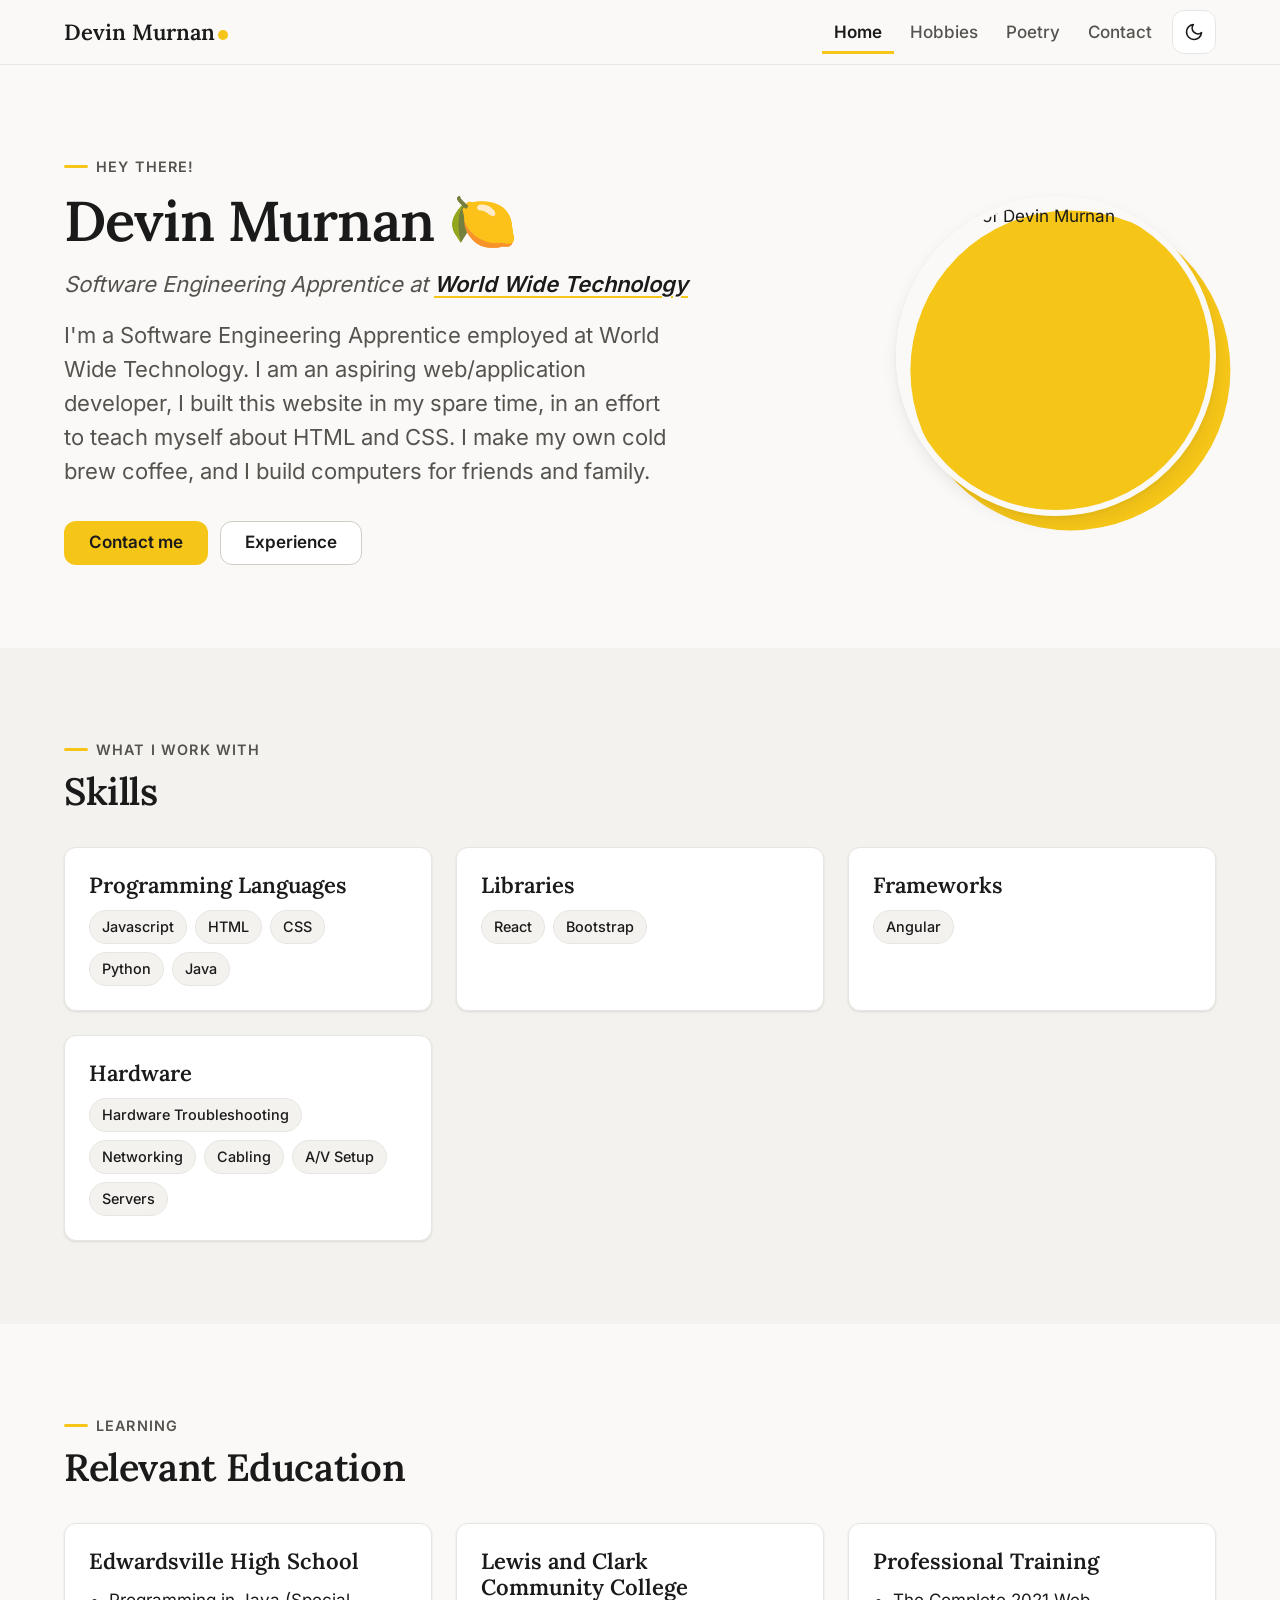
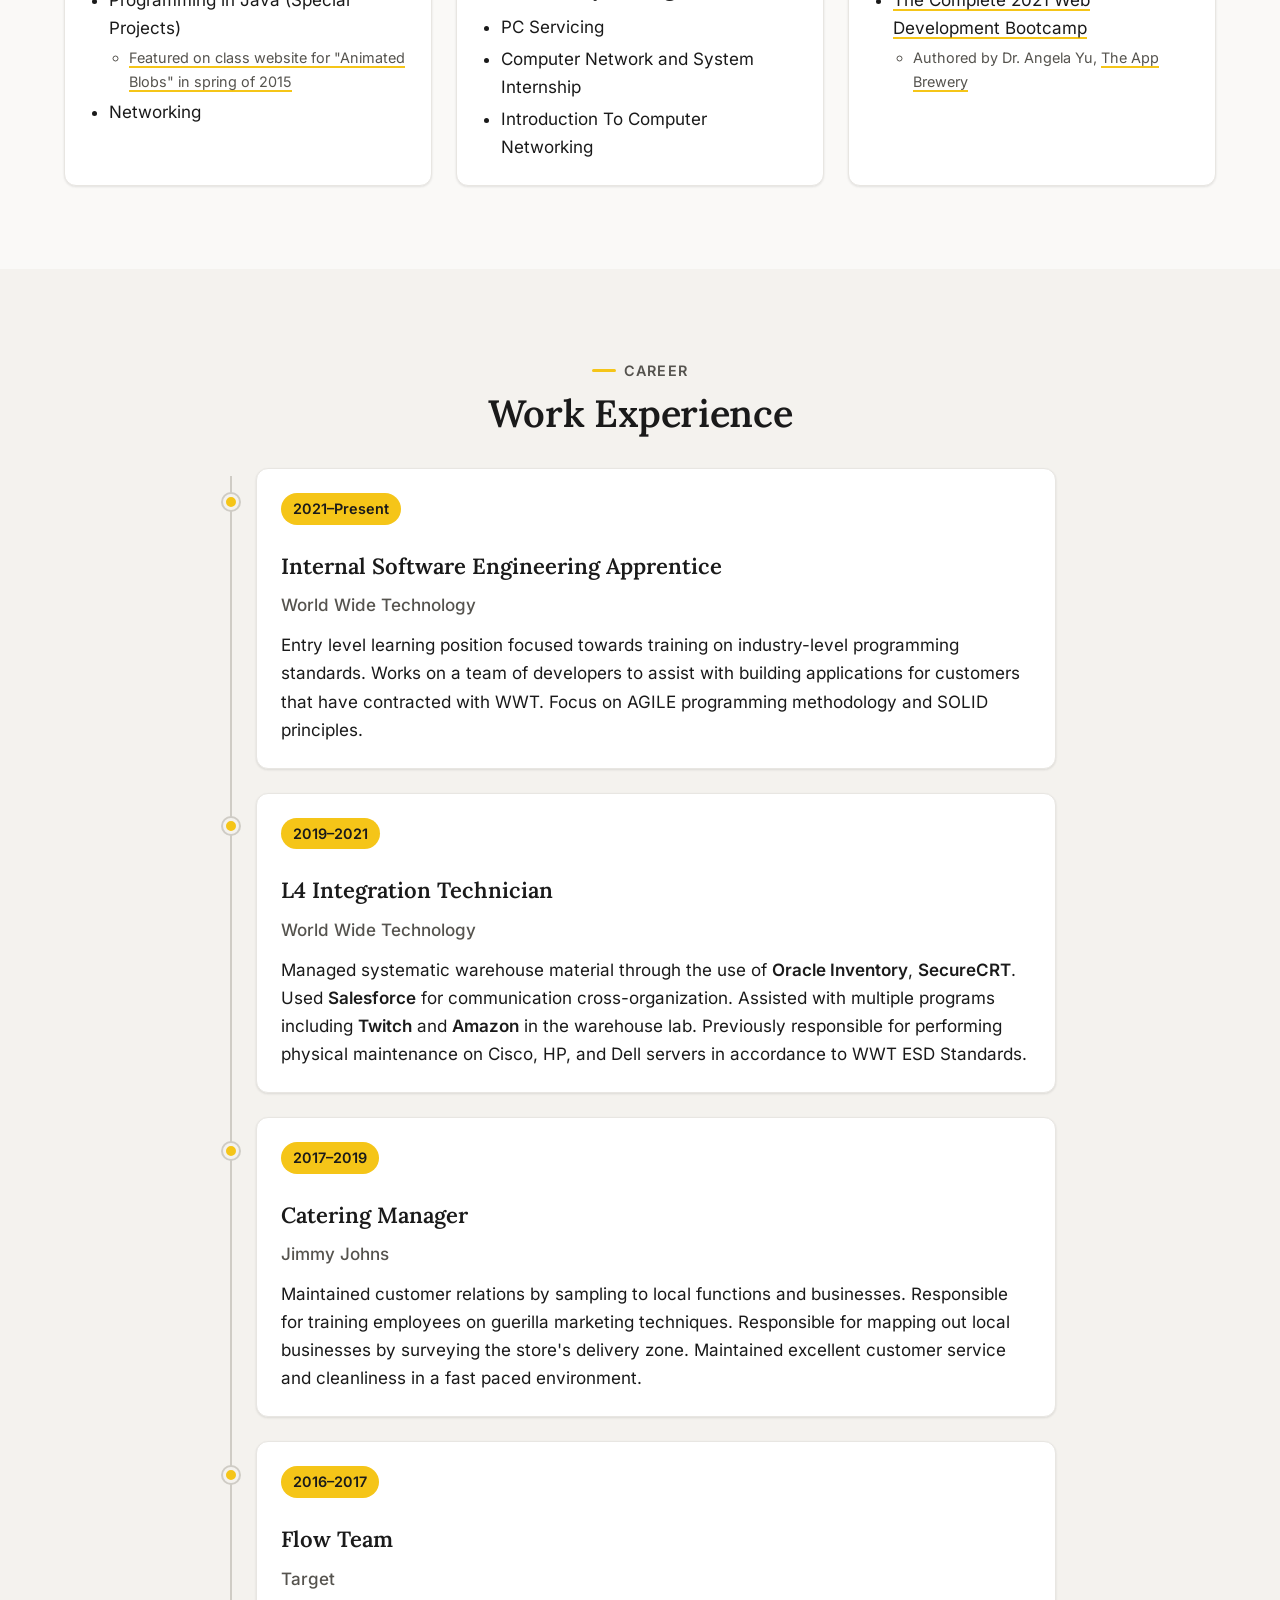
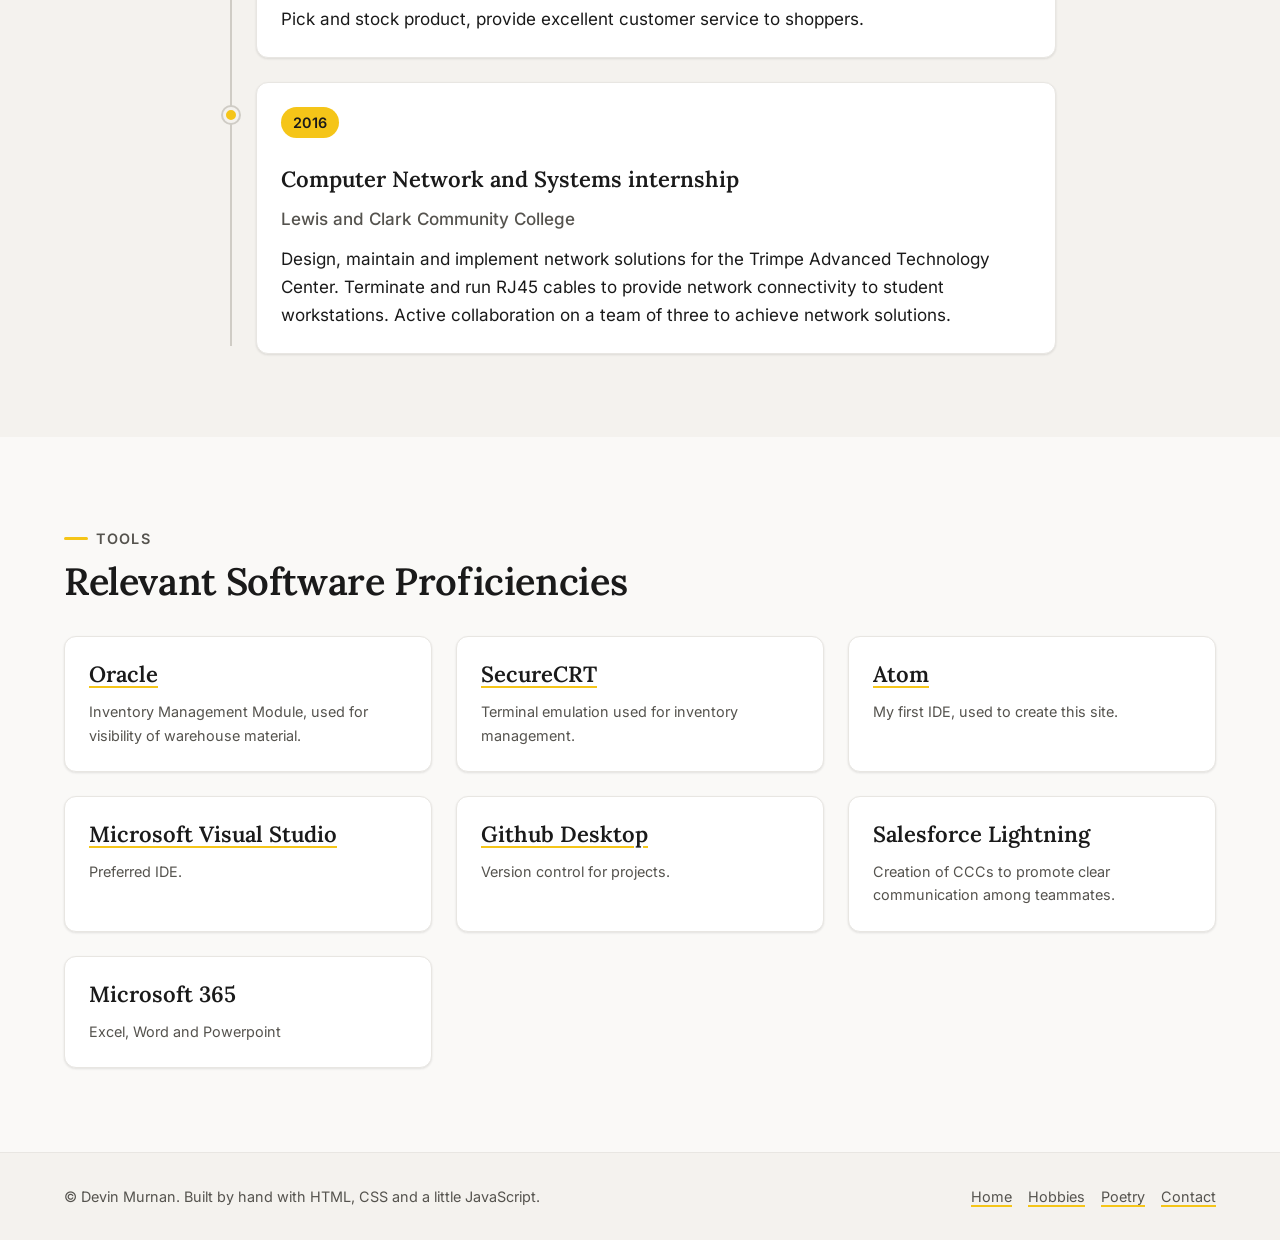
==== commit 0f83f054: "Rewrite index.html: semantic layout, grid hero, skill and education cards, experience timeline, soft" ====
--- a/index.html
+++ b/index.html
@@ -1,229 +1,263 @@
-<!DOCTYPE html>
-<html lang="en" dir="ltr">
-
-<head>
-  <meta charset="utf-8">
-  <meta name="viewport" content="width=device-width, initial-scale=1.0">
-  <title>Devin's Personal Site</title>
-  <link rel="stylesheet" href="css/styles.css">
-  <link rel="shortcut icon" href="favicon.ico">
-
-</head>
-
-<body>
-  <table class="profile">
-    <tr>
-                                                          <!-- Quick and dirty inline CSS, future projects utilize a stylesheet as is best practice -->
-      <td><img src="images/Picture1.jpg" alt="Devin Profile Picture" style="width:200px;height:200px;border-radius:50%;">
-        <!--  <img src="images/devin.jpg" alt="Backup image"> -->
-      </td>
-      <td>
-        <h1>Devin Murnan🍋</h1>
-        <p><em>Software Engineering Apprentice at <strong><a href="https://www.wwt.com/">World Wide Technology</a></strong></em></p>
-        <!-- Site Directory -->
-        <nav class="site-nav">
-          <a href="hobbies.html">Hobbies</a>
-          <a href="contact.html">Contact Me</a>
-          <a href="poetry.html">Poetry</a>
-        </nav>
-        <p>Hey there! I'm a Software Engineering Apprentice employed at World Wide Technology.
-          I am an aspiring web/application developer, I built this website in my spare time, in an effort to teach myself about HTML and CSS.
-          I make my own cold brew coffee, and I build computers for friends and family.</p>
-      </td>
-    </tr>
-  </table>
-  <hr>
-  <h3 class="centered">Relevant Education</h3>
-
-  <h5> Edwardsville High School</h5>
-  <ul>
-    <li>Programming in Java(Special Projects)
-      <ul>
-        <li><a href="http://www.meinzeit.com/webTeach/projects/student/povRay/index.htm">Featured on class website for "Animated Blobs" in spring of 2015</a></li>
-      </ul>
-    </li>
-    <li>Networking</li>
-  </ul>
-
-  <h5>Lewis and Clark Community College</h5>
-  <ul>
-    <li>PC Servicing</li>
-    <li>Computer Network and System Internship</li>
-    <li>Introduction To Computer Networking</li>
-  </ul>
-
-  <h5>Professional Training</h5>
-  <ul>
-    <li><a href="https://wwt.udemy.com/course/the-complete-web-development-bootcamp/">The Complete 2021 Web Development Bootcamp</a>
-      <ul>
-        <li>Authored by Dr. Angela Yu <a href="https://www.appbrewery.co/">The App Brewery</a></li>
-      </ul>
-    </li>
-  </ul>
-  <hr>
-  <!--Begin Skills Section, uses tables to display skill and skill proficiency-->
-  <h3 class="centered">Skills</h3>
-
-  <table class="skills">
-    <tbody>
-      <tr>
-        <th scope="rowgroup">Programming Languages</th>
-      </tr>
-
-      <tr>
-        <td>Javascript</td>
-      </tr>
-
-      <tr>
-        <td>HTML</td>
-      </tr>
-
-      <tr>
-        <td>CSS</td>
-      </tr>
-
-      <tr>
-        <td>Python</td>
-      </tr>
-
-      <tr>
-        <td>Java</td>
-      </tr>
-    </tbody>
-
-    <tbody>
-      <tr>
-        <th scope="rowgroup">Libraries</th>
-      </tr>
-      <tr>
-        <td>React</td>
-      </tr>
-      <tr>
-        <td>Bootstrap</td>
-      </tr>
-    </tbody>
-
-    <tbody>
-      <tr>
-        <th scope="rowgroup">Frameworks</th>
-      </tr>
-      <tr>
-        <td>Angular</td>
-      </tr>
-    </tbody>
-
-    <tbody>
-      <tr>
-        <th scope="rowgroup">Hardware</th>
-      </tr>
-      <tr>
-        <td>Hardware Troubleshooting</td>
-      </tr>
-
-      <tr>
-        <td>Networking</td>
-      </tr>
-
-      <tr>
-        <td>Cabling</td>
-      </tr>
-
-      <tr>
-        <td>A/V Setup</td>
-      </tr>
-      <tr>
-        <td>Servers</td>
-      </tr>
-    </tbody>
-  </table>
-  <hr>
-
-  <h3 class="centered">Relevant Software Proficiencies</h3>
-  <ul>
-    <li><a href="https://www.oracle.com/applications/ebusiness/">Oracle</a>
-      <ul>
-        <li>Inventory Management Module, used for visibility of warehouse material.</li>
-      </ul>
-    </li>
-    <li><a href="https://www.vandyke.com/products/securecrt/">SecureCRT</a>
-      <ul>
-        <li>Terminal emulation used for inventory management.</li>
-      </ul>
-    </li>
-    <li><a href="https://atom.io/">Atom</a>
-      <ul>
-        <li>My first IDE, used to create this site.</li>
-      </ul>
-    </li>
-    <li><a href="https://visualstudio.microsoft.com/">Microsoft Visual Studio</a>
-      <ul>
-        <li>Preferred IDE.</li>
-      </ul>
-    </li>
-    <li><a href="https://desktop.github.com/">Github Desktop</a>
-      <ul>
-        <li>Version control for projects.</li>
-      </ul>
-    </li>
-    <li>Salesforce Lightning
-      <ul>
-        <li>Creation of CCCs to promote clear communication among teammates.</li>
-      </ul>
-    </li>
-    <li>Microsoft 365, Excel, Word and Powerpoint</li>
-  </ul>
-
-  <hr>
-
-  <h3 class="centered">Work Experience</h3>
-  <table class="work">
-    <thead>
-      <tr>
-        <th>Dates</th>
-        <th>Company</th>
-        <th>Job Title</th>
-        <th>Responsiblities</th>
-      </tr>
-    </thead>
-    <tbody>
-      <tr>
-        <td>2016-2017</td>
-        <td>Target</td>
-        <td>Flow Team</td>
-        <td>Pick and stock product, provide excellent customer service to shoppers.</td>
-      </tr>
-      <tr>
-        <td>2016</td>
-        <td>Lewis and Clark Community College</td>
-        <td>Computer Network and Systems internship</td>
-        <td>Design, maintain and implement network solutions for the Trimpe Advanced Technology Center. Terminate and run RJ45 cables to provide network connectivity to student workstations. Active collaboration on a team of three to achieve network
-          solutions.</td>
-      </tr>
-      <tr>
-        <td>2017-2019</td>
-        <td>Jimmy Johns</td>
-        <td>Catering Manager</td>
-        <td>Maintained customer relations by sampling to local functions and businesses. Responsible for training employees on guerilla marketing techniques. Responsible for mapping out local businesses by surveying the store's delivery zone.
-          Maintained excellent customer service and cleanliness in a fast paced environment.</td>
-      </tr>
-      <tr>
-        <td>2019-2021</td>
-        <td>World Wide Technology</td>
-        <td>L4 Integration Technician</td>
-        <td>Managed systematic warehouse material through the use of <strong>Oracle Inventory</strong>, <strong>SecureCRT</strong>. Used <strong>Salesforce</strong> for communication cross-organization. Assisted with multiple programs including <strong>Twitch</strong> and <strong>Amazon</strong> in the
-          warehouse lab. Previously
-          responsible for performing physical maintenance on Cisco, HP, and Dell servers in accordance to WWT ESD Standards.
-        </td>
-      </tr>
-      <tr>
-        <td>2021-Present</td>
-        <td>World Wide Technology</td>
-        <td>Internal Software Engineering Apprentice</td>
-        <td>Entry level learning position focused towards training on industry-level programming standards. 
-          Works on a team of developers to assist with building applications for customers that have contracted with WWT. Focus on AGILE programming methodology and SOLID principles.</td>
-      </tr>
-    </tbody>
-  </table>
-</body>
-
-</html>
+<!DOCTYPE html>
+<html lang="en" dir="ltr">
+
+<head>
+  <meta charset="utf-8">
+  <meta name="viewport" content="width=device-width, initial-scale=1">
+  <title>Devin Murnan | Software Engineering Apprentice</title>
+  <meta name="description" content="Devin Murnan, Software Engineering Apprentice at World Wide Technology: skills, education, software proficiencies and work experience.">
+  <meta name="theme-color" content="#faf9f7">
+  <meta property="og:type" content="website">
+  <meta property="og:title" content="Devin Murnan | Software Engineering Apprentice">
+  <meta property="og:description" content="Skills, education, software proficiencies and work experience of Devin Murnan, Software Engineering Apprentice at World Wide Technology.">
+  <meta property="og:image" content="images/Picture1.jpg">
+  <meta property="og:image:alt" content="Portrait of Devin Murnan">
+  <script src="js/theme.js"></script>
+  <link rel="preload" href="fonts/inter-latin-wght-normal.woff2" as="font" type="font/woff2" crossorigin>
+  <link rel="preload" href="fonts/lora-latin-wght-normal.woff2" as="font" type="font/woff2" crossorigin>
+  <link rel="stylesheet" href="css/styles.css">
+  <link rel="icon" href="favicon.ico">
+  <script src="js/main.js" defer></script>
+</head>
+
+<body>
+  <a class="skip-link" href="#main">Skip to main content</a>
+
+  <header class="site-header">
+    <div class="container site-header__inner">
+      <a class="brand" href="index.html">Devin Murnan<span class="brand__dot" aria-hidden="true"></span></a>
+      <div class="header-actions">
+        <nav id="site-nav" class="site-nav" aria-label="Main">
+          <ul>
+            <li><a href="index.html" aria-current="page">Home</a></li>
+            <li><a href="hobbies.html">Hobbies</a></li>
+            <li><a href="poetry.html">Poetry</a></li>
+            <li><a href="contact.html">Contact</a></li>
+          </ul>
+        </nav>
+        <button class="icon-button theme-toggle" type="button" data-theme-toggle aria-pressed="false" aria-label="Switch to dark theme">
+          <svg class="icon-moon" viewBox="0 0 24 24" fill="none" stroke="currentColor" stroke-width="2" stroke-linecap="round" stroke-linejoin="round" aria-hidden="true" focusable="false"><path d="M21 12.8A9 9 0 1 1 11.2 3a7 7 0 0 0 9.8 9.8z"/></svg>
+          <svg class="icon-sun" viewBox="0 0 24 24" fill="none" stroke="currentColor" stroke-width="2" stroke-linecap="round" stroke-linejoin="round" aria-hidden="true" focusable="false"><circle cx="12" cy="12" r="4"/><path d="M12 2v2M12 20v2M4.9 4.9l1.4 1.4M17.7 17.7l1.4 1.4M2 12h2M20 12h2M4.9 19.1l1.4-1.4M17.7 6.3l1.4-1.4"/></svg>
+        </button>
+        <button class="icon-button menu-toggle" type="button" data-menu-toggle aria-controls="site-nav" aria-expanded="false" aria-label="Open menu">
+          <svg viewBox="0 0 24 24" fill="none" stroke="currentColor" stroke-width="2" stroke-linecap="round" aria-hidden="true" focusable="false"><path d="M4 7h16M4 12h16M4 17h16"/></svg>
+        </button>
+      </div>
+    </div>
+  </header>
+
+  <main id="main" tabindex="-1">
+    <section class="hero" aria-labelledby="hero-title">
+      <div class="container hero__grid">
+        <div>
+          <p class="eyebrow">Hey there!</p>
+          <h1 id="hero-title">Devin Murnan <span aria-hidden="true">🍋</span></h1>
+          <p class="hero__role"><em>Software Engineering Apprentice at <strong><a href="https://www.wwt.com/">World Wide Technology</a></strong></em></p>
+          <p class="hero__bio lead">I'm a Software Engineering Apprentice employed at World Wide Technology.
+            I am an aspiring web/application developer, I built this website in my spare time, in an effort to teach myself about HTML and CSS.
+            I make my own cold brew coffee, and I build computers for friends and family.</p>
+          <div class="button-row">
+            <a class="button button--primary" href="contact.html">Contact me</a>
+            <a class="button button--secondary" href="#experience">Experience</a>
+          </div>
+        </div>
+        <div class="hero__media">
+          <img class="hero__photo" src="images/Picture1.jpg" alt="Portrait of Devin Murnan" width="320" height="320">
+        </div>
+      </div>
+    </section>
+
+    <section class="section section--surface" id="skills" aria-labelledby="skills-title">
+      <div class="container">
+        <header class="section-header reveal">
+          <p class="eyebrow">What I work with</p>
+          <h2 id="skills-title">Skills</h2>
+        </header>
+        <div class="grid">
+          <article class="card reveal">
+            <h3>Programming Languages</h3>
+            <ul class="pill-list">
+              <li class="pill">Javascript</li>
+              <li class="pill">HTML</li>
+              <li class="pill">CSS</li>
+              <li class="pill">Python</li>
+              <li class="pill">Java</li>
+            </ul>
+          </article>
+          <article class="card reveal">
+            <h3>Libraries</h3>
+            <ul class="pill-list">
+              <li class="pill">React</li>
+              <li class="pill">Bootstrap</li>
+            </ul>
+          </article>
+          <article class="card reveal">
+            <h3>Frameworks</h3>
+            <ul class="pill-list">
+              <li class="pill">Angular</li>
+            </ul>
+          </article>
+          <article class="card reveal">
+            <h3>Hardware</h3>
+            <ul class="pill-list">
+              <li class="pill">Hardware Troubleshooting</li>
+              <li class="pill">Networking</li>
+              <li class="pill">Cabling</li>
+              <li class="pill">A/V Setup</li>
+              <li class="pill">Servers</li>
+            </ul>
+          </article>
+        </div>
+      </div>
+    </section>
+
+    <section class="section" id="education" aria-labelledby="education-title">
+      <div class="container">
+        <header class="section-header reveal">
+          <p class="eyebrow">Learning</p>
+          <h2 id="education-title">Relevant Education</h2>
+        </header>
+        <div class="grid">
+          <article class="card reveal">
+            <h3>Edwardsville High School</h3>
+            <ul>
+              <li>Programming in Java (Special Projects)
+                <ul>
+                  <li><a href="http://www.meinzeit.com/webTeach/projects/student/povRay/index.htm">Featured on class website for "Animated Blobs" in spring of 2015</a></li>
+                </ul>
+              </li>
+              <li>Networking</li>
+            </ul>
+          </article>
+          <article class="card reveal">
+            <h3>Lewis and Clark Community College</h3>
+            <ul>
+              <li>PC Servicing</li>
+              <li>Computer Network and System Internship</li>
+              <li>Introduction To Computer Networking</li>
+            </ul>
+          </article>
+          <article class="card reveal">
+            <h3>Professional Training</h3>
+            <ul>
+              <li><a href="https://wwt.udemy.com/course/the-complete-web-development-bootcamp/">The Complete 2021 Web Development Bootcamp</a>
+                <ul>
+                  <li>Authored by Dr. Angela Yu, <a href="https://www.appbrewery.co/">The App Brewery</a></li>
+                </ul>
+              </li>
+            </ul>
+          </article>
+        </div>
+      </div>
+    </section>
+    <section class="section section--surface" id="experience" aria-labelledby="experience-title">
+      <div class="container">
+        <header class="section-header section-header--center reveal">
+          <p class="eyebrow">Career</p>
+          <h2 id="experience-title">Work Experience</h2>
+        </header>
+        <ol class="timeline" reversed>
+          <li class="timeline__item reveal">
+            <article class="card">
+              <p class="timeline__date"><time datetime="2021">2021</time>–Present</p>
+              <h3>Internal Software Engineering Apprentice</h3>
+              <p class="timeline__company">World Wide Technology</p>
+              <p>Entry level learning position focused towards training on industry-level programming standards.
+                Works on a team of developers to assist with building applications for customers that have contracted with WWT. Focus on AGILE programming methodology and SOLID principles.</p>
+            </article>
+          </li>
+          <li class="timeline__item reveal">
+            <article class="card">
+              <p class="timeline__date"><time datetime="2019">2019</time>–<time datetime="2021">2021</time></p>
+              <h3>L4 Integration Technician</h3>
+              <p class="timeline__company">World Wide Technology</p>
+              <p>Managed systematic warehouse material through the use of <strong>Oracle Inventory</strong>, <strong>SecureCRT</strong>. Used <strong>Salesforce</strong> for communication cross-organization. Assisted with multiple programs including <strong>Twitch</strong> and <strong>Amazon</strong> in the
+                warehouse lab. Previously responsible for performing physical maintenance on Cisco, HP, and Dell servers in accordance to WWT ESD Standards.</p>
+            </article>
+          </li>
+          <li class="timeline__item reveal">
+            <article class="card">
+              <p class="timeline__date"><time datetime="2017">2017</time>–<time datetime="2019">2019</time></p>
+              <h3>Catering Manager</h3>
+              <p class="timeline__company">Jimmy Johns</p>
+              <p>Maintained customer relations by sampling to local functions and businesses. Responsible for training employees on guerilla marketing techniques. Responsible for mapping out local businesses by surveying the store's delivery zone.
+                Maintained excellent customer service and cleanliness in a fast paced environment.</p>
+            </article>
+          </li>
+          <li class="timeline__item reveal">
+            <article class="card">
+              <p class="timeline__date"><time datetime="2016">2016</time>–<time datetime="2017">2017</time></p>
+              <h3>Flow Team</h3>
+              <p class="timeline__company">Target</p>
+              <p>Pick and stock product, provide excellent customer service to shoppers.</p>
+            </article>
+          </li>
+          <li class="timeline__item reveal">
+            <article class="card">
+              <p class="timeline__date"><time datetime="2016">2016</time></p>
+              <h3>Computer Network and Systems internship</h3>
+              <p class="timeline__company">Lewis and Clark Community College</p>
+              <p>Design, maintain and implement network solutions for the Trimpe Advanced Technology Center. Terminate and run RJ45 cables to provide network connectivity to student workstations. Active collaboration on a team of three to achieve network
+                solutions.</p>
+            </article>
+          </li>
+        </ol>
+      </div>
+    </section>
+
+    <section class="section" id="software" aria-labelledby="software-title">
+      <div class="container">
+        <header class="section-header reveal">
+          <p class="eyebrow">Tools</p>
+          <h2 id="software-title">Relevant Software Proficiencies</h2>
+        </header>
+        <div class="grid">
+          <article class="card reveal">
+            <h3><a href="https://www.oracle.com/applications/ebusiness/">Oracle</a></h3>
+            <p class="card__meta">Inventory Management Module, used for visibility of warehouse material.</p>
+          </article>
+          <article class="card reveal">
+            <h3><a href="https://www.vandyke.com/products/securecrt/">SecureCRT</a></h3>
+            <p class="card__meta">Terminal emulation used for inventory management.</p>
+          </article>
+          <article class="card reveal">
+            <h3><a href="https://atom.io/">Atom</a></h3>
+            <p class="card__meta">My first IDE, used to create this site.</p>
+          </article>
+          <article class="card reveal">
+            <h3><a href="https://visualstudio.microsoft.com/">Microsoft Visual Studio</a></h3>
+            <p class="card__meta">Preferred IDE.</p>
+          </article>
+          <article class="card reveal">
+            <h3><a href="https://desktop.github.com/">Github Desktop</a></h3>
+            <p class="card__meta">Version control for projects.</p>
+          </article>
+          <article class="card reveal">
+            <h3>Salesforce Lightning</h3>
+            <p class="card__meta">Creation of CCCs to promote clear communication among teammates.</p>
+          </article>
+          <article class="card reveal">
+            <h3>Microsoft 365</h3>
+            <p class="card__meta">Excel, Word and Powerpoint</p>
+          </article>
+        </div>
+      </div>
+    </section>
+  </main>
+
+  <footer class="site-footer">
+    <div class="container site-footer__inner">
+      <p>© Devin Murnan. Built by hand with HTML, CSS and a little JavaScript.</p>
+      <nav class="footer-nav" aria-label="Footer">
+        <ul>
+          <li><a href="index.html">Home</a></li>
+          <li><a href="hobbies.html">Hobbies</a></li>
+          <li><a href="poetry.html">Poetry</a></li>
+          <li><a href="contact.html">Contact</a></li>
+        </ul>
+      </nav>
+    </div>
+  </footer>
+</body>
+
+</html>
--- a/css/styles.css
+++ b/css/styles.css
@@ -1,184 +1,642 @@
-/* ---------- Base & typography ---------- */
-* {
-  box-sizing: border-box;
-}
-
-html {
-  font-size: 16px;
-}
-
-body {
-  background-color: #fce38a;
-  color: #222;
-  font-family: "Segoe UI", Roboto, "Helvetica Neue", Arial, sans-serif;
-  line-height: 1.6;
-  max-width: 960px;
-  margin: 0 auto;
-  padding: 1rem;
-}
-
-h1,
-h3,
-h5 {
-  color: black;
-  line-height: 1.25;
-}
-
-h1 {
-  font-size: 2.25rem;
-  margin: 0.5rem 0;
-}
-
-h3 {
-  font-size: 1.5rem;
-  margin: 1.5rem 0 1rem;
-}
-
-h5 {
-  font-size: 1.1rem;
-  margin: 1.25rem 0 0.5rem;
-}
-
-p {
-  margin: 0 0 1rem;
-}
-
-a {
-  color: #1a4d8f;
-}
-
-a:hover,
-a:focus {
-  color: #0b2c57;
-}
-
-hr {
-  background-color: black;
-  border-style: none;
-  height: 2px;
-  margin: 1.5rem 0;
-}
-
-/* Replaces the deprecated <center> element */
-.centered {
-  text-align: center;
-}
-
-/* ---------- Navigation ---------- */
-.site-nav {
-  display: flex;
-  flex-wrap: wrap;
-  gap: 0.5rem;
-  margin: 0.75rem 0;
-}
-
-.site-nav a {
-  display: inline-block;
-  padding: 0.4rem 0.9rem;
-  border: 2px solid black;
-  border-radius: 4px;
-  color: black;
-  font-weight: 600;
-  text-decoration: none;
-}
-
-.site-nav a:hover,
-.site-nav a:focus {
-  background-color: black;
-  color: #fce38a;
-}
-
-/* ---------- Tables ---------- */
-table {
-  border-collapse: separate;
-}
-
-th {
-  text-align: left;
-}
-
-.profile {
-  border-spacing: 20px;
-}
-
-.skills {
-  border-spacing: 10px;
-}
-
-.work {
-  border-collapse: collapse;
-  width: 100%;
-}
-
-.work th,
-.work td {
-  padding: 0.5rem;
-  border-bottom: 1px solid rgba(0, 0, 0, 0.3);
-  vertical-align: top;
-}
-
-.contact-info {
-  margin: 0 auto 1rem;
-}
-
-/* ---------- Contact form ---------- */
-.contact-form {
-  display: flex;
-  flex-direction: column;
-  align-items: stretch;
-  gap: 0.4rem;
-  max-width: 400px;
-  margin: 0 auto;
-  text-align: left;
-}
-
-.contact-form input,
-.contact-form textarea {
-  font: inherit;
-  padding: 0.4rem;
-  border: 1px solid #555;
-  border-radius: 4px;
-  width: 100%;
-}
-
-.contact-form input[type="submit"] {
-  margin-top: 0.5rem;
-  background-color: black;
-  color: #fce38a;
-  font-weight: 600;
-  cursor: pointer;
-}
-
-.contact-form input[type="submit"]:hover,
-.contact-form input[type="submit"]:focus {
-  background-color: #333;
-}
-
-/* ---------- Small screens ---------- */
-@media (max-width: 600px) {
-  h1 {
-    font-size: 1.75rem;
-  }
-
-  /* Stack the profile picture above the intro text */
-  .profile,
-  .profile tbody,
-  .profile tr,
-  .profile td {
-    display: block;
-  }
-
-  .profile {
-    border-spacing: 0;
-  }
-
-  .profile td {
-    padding: 0.5rem 0;
-  }
-
-  /* Let the wide work-experience table scroll instead of overflowing */
-  .work {
-    display: block;
-    overflow-x: auto;
-  }
-}
+/* ==========================================================================
+   Devin Murnan: personal site styles (plain CSS, no build step)
+   1 Fonts · 2 Tokens & themes · 3 Base · 4 Layout · 5 Header & nav
+   6 Buttons & pills · 7 Cards · 8 Hero · 9 Timeline · 10 Hobbies
+   11 Poetry · 12 Contact & form · 13 Footer · 14 Motion
+   ========================================================================== */
+
+/* 1 Fonts: self-hosted, latin subset, variable weight -------------------- */
+@font-face {
+  font-family: "Inter";
+  font-style: normal;
+  font-weight: 100 900;
+  font-display: swap;
+  src: url("../fonts/inter-latin-wght-normal.woff2") format("woff2");
+}
+@font-face {
+  font-family: "Lora";
+  font-style: normal;
+  font-weight: 400 700;
+  font-display: swap;
+  src: url("../fonts/lora-latin-wght-normal.woff2") format("woff2");
+}
+@font-face {
+  font-family: "Lora";
+  font-style: italic;
+  font-weight: 400 700;
+  font-display: swap;
+  src: url("../fonts/lora-latin-wght-italic.woff2") format("woff2");
+}
+
+/* 2 Tokens & themes ------------------------------------------------------- */
+:root {
+  --color-bg: #faf9f7;
+  --color-surface: #f4f2ee;
+  --color-elevated: #ffffff;
+  --color-ink: #1a1a1a;
+  --color-muted: #55534e;
+  --color-border: #e8e6e2;
+  --color-border-strong: #cfccc5;
+  --color-accent: #f5c518;
+  --color-accent-hover: #e3b505;
+  --color-on-accent: #1a1a1a;
+  --color-focus: #1a1a1a;
+  --color-error: #b3261e;
+  --color-success: #1e7a3c;
+  --header-bg: rgba(250, 249, 247, 0.88);
+  --shadow-sm: 0 1px 2px rgba(26, 26, 26, 0.05), 0 1px 3px rgba(26, 26, 26, 0.06);
+  --shadow-md: 0 6px 16px rgba(26, 26, 26, 0.07), 0 2px 4px rgba(26, 26, 26, 0.04);
+
+  --font-heading: "Lora", Georgia, "Times New Roman", serif;
+  --font-body: "Inter", system-ui, -apple-system, "Segoe UI", Roboto, sans-serif;
+  --step--1: clamp(0.83rem, 0.8rem + 0.15vw, 0.9rem);
+  --step-0: clamp(1rem, 0.96rem + 0.2vw, 1.0625rem);
+  --step-1: clamp(1.15rem, 1.08rem + 0.4vw, 1.375rem);
+  --step-2: clamp(1.4rem, 1.25rem + 0.7vw, 1.75rem);
+  --step-3: clamp(1.7rem, 1.45rem + 1.2vw, 2.375rem);
+  --step-4: clamp(2.1rem, 1.6rem + 2.4vw, 3.5rem);
+
+  --space-3xs: 0.25rem;
+  --space-2xs: 0.5rem;
+  --space-xs: 0.75rem;
+  --space-s: 1rem;
+  --space-m: 1.5rem;
+  --space-l: 2rem;
+  --space-xl: 3rem;
+  --space-2xl: clamp(3rem, 2rem + 4vw, 5.5rem);
+
+  --radius: 12px;
+  --radius-pill: 999px;
+  --container: 72rem;
+  --header-height: 4rem;
+  --transition: 180ms ease;
+  color-scheme: light;
+}
+
+:root[data-theme="dark"] {
+  --color-bg: #1a1a1a;
+  --color-surface: #242423;
+  --color-elevated: #2b2b2a;
+  --color-ink: #f5f5f5;
+  --color-muted: #bdbab3;
+  --color-border: #383836;
+  --color-border-strong: #52524e;
+  --color-focus: #f5c518;
+  --color-error: #ff8a80;
+  --color-success: #7fd49a;
+  --header-bg: rgba(26, 26, 26, 0.88);
+  --shadow-sm: 0 1px 2px rgba(0, 0, 0, 0.35);
+  --shadow-md: 0 6px 16px rgba(0, 0, 0, 0.4);
+  color-scheme: dark;
+}
+
+/* System preference applies when no explicit theme is stored (or JS is off) */
+@media (prefers-color-scheme: dark) {
+  :root:not([data-theme="light"]) {
+    --color-bg: #1a1a1a;
+    --color-surface: #242423;
+    --color-elevated: #2b2b2a;
+    --color-ink: #f5f5f5;
+    --color-muted: #bdbab3;
+    --color-border: #383836;
+    --color-border-strong: #52524e;
+    --color-focus: #f5c518;
+    --color-error: #ff8a80;
+    --color-success: #7fd49a;
+    --header-bg: rgba(26, 26, 26, 0.88);
+    --shadow-sm: 0 1px 2px rgba(0, 0, 0, 0.35);
+    --shadow-md: 0 6px 16px rgba(0, 0, 0, 0.4);
+    color-scheme: dark;
+  }
+}
+
+/* 3 Base ------------------------------------------------------------------ */
+*, *::before, *::after { box-sizing: border-box; }
+
+html {
+  -webkit-text-size-adjust: 100%;
+  text-size-adjust: 100%;
+  scroll-behavior: smooth;
+  scroll-padding-top: calc(var(--header-height) + var(--space-s));
+}
+
+body {
+  margin: 0;
+  min-height: 100vh;
+  display: flex;
+  flex-direction: column;
+  background: var(--color-bg);
+  color: var(--color-ink);
+  font-family: var(--font-body);
+  font-size: var(--step-0);
+  line-height: 1.65;
+  -webkit-font-smoothing: antialiased;
+}
+
+h1, h2, h3 {
+  margin: 0 0 var(--space-xs);
+  font-family: var(--font-heading);
+  font-weight: 600;
+  line-height: 1.2;
+  text-wrap: balance;
+}
+h1 { font-size: var(--step-4); letter-spacing: -0.015em; }
+h2 { font-size: var(--step-3); letter-spacing: -0.01em; }
+h3 { font-size: var(--step-1); }
+
+p { margin: 0 0 var(--space-s); }
+p:last-child { margin-bottom: 0; }
+ul, ol { margin: 0; padding-left: 1.25rem; }
+img { display: block; max-width: 100%; height: auto; }
+strong { font-weight: 600; }
+
+a {
+  color: inherit;
+  text-decoration: underline 2px var(--color-accent);
+  text-underline-offset: 0.2em;
+  transition: text-decoration-color var(--transition), background-color var(--transition), color var(--transition);
+}
+a:hover { text-decoration-color: currentColor; }
+
+:focus-visible {
+  outline: 3px solid var(--color-focus);
+  outline-offset: 3px;
+  border-radius: 4px;
+}
+
+::selection { background: var(--color-accent); color: var(--color-on-accent); }
+
+.visually-hidden {
+  position: absolute !important;
+  width: 1px;
+  height: 1px;
+  margin: -1px;
+  padding: 0;
+  overflow: hidden;
+  clip: rect(0, 0, 0, 0);
+  white-space: nowrap;
+  border: 0;
+}
+
+.skip-link {
+  position: absolute;
+  top: var(--space-2xs);
+  left: var(--space-2xs);
+  z-index: 100;
+  padding: var(--space-2xs) var(--space-s);
+  border-radius: var(--radius);
+  background: var(--color-accent);
+  color: var(--color-on-accent);
+  font-weight: 600;
+  text-decoration: none;
+  transform: translateY(-250%);
+}
+.skip-link:focus { transform: none; }
+.skip-link:focus-visible { outline-color: var(--color-on-accent); }
+
+/* 4 Layout ---------------------------------------------------------------- */
+.container {
+  width: min(100% - 2 * var(--space-m), var(--container));
+  margin-inline: auto;
+}
+main { flex: 1; }
+main:focus { outline: none; }
+
+.section { padding-block: var(--space-2xl); }
+.section--surface { background: var(--color-surface); }
+.section-header { max-width: 42rem; margin-bottom: var(--space-l); }
+.section-header--center { margin-inline: auto; text-align: center; }
+
+.eyebrow {
+  display: inline-flex;
+  align-items: center;
+  gap: var(--space-2xs);
+  margin: 0 0 var(--space-2xs);
+  color: var(--color-muted);
+  font-size: var(--step--1);
+  font-weight: 600;
+  letter-spacing: 0.08em;
+  text-transform: uppercase;
+}
+.eyebrow::before {
+  content: "";
+  width: 1.5rem;
+  height: 3px;
+  border-radius: 2px;
+  background: var(--color-accent);
+}
+
+.lead { color: var(--color-muted); font-size: var(--step-1); line-height: 1.55; }
+.muted { color: var(--color-muted); }
+
+.grid {
+  display: grid;
+  gap: var(--space-m);
+  grid-template-columns: repeat(auto-fill, minmax(min(100%, 17rem), 1fr));
+}
+
+/* 5 Header & nav ---------------------------------------------------------- */
+.site-header {
+  position: sticky;
+  top: 0;
+  z-index: 50;
+  background: var(--header-bg);
+  border-bottom: 1px solid var(--color-border);
+  -webkit-backdrop-filter: saturate(180%) blur(12px);
+  backdrop-filter: saturate(180%) blur(12px);
+}
+.site-header__inner {
+  position: relative;
+  display: flex;
+  align-items: center;
+  justify-content: space-between;
+  gap: var(--space-s);
+  min-height: var(--header-height);
+}
+.brand {
+  font-family: var(--font-heading);
+  font-size: var(--step-1);
+  font-weight: 600;
+  text-decoration: none;
+  white-space: nowrap;
+}
+.brand__dot {
+  display: inline-block;
+  width: 0.45em;
+  height: 0.45em;
+  margin-left: 0.15em;
+  border-radius: 50%;
+  background: var(--color-accent);
+}
+.header-actions { display: flex; align-items: center; gap: var(--space-2xs); }
+
+.site-nav ul {
+  display: flex;
+  gap: var(--space-3xs);
+  margin: 0;
+  padding: 0;
+  list-style: none;
+}
+.site-nav a {
+  display: block;
+  padding: var(--space-2xs) var(--space-xs);
+  border-radius: var(--radius);
+  color: var(--color-muted);
+  font-weight: 500;
+  text-decoration: none;
+}
+.site-nav a:hover { background: var(--color-surface); color: var(--color-ink); }
+.site-nav a[aria-current="page"] {
+  color: var(--color-ink);
+  font-weight: 600;
+  box-shadow: inset 0 -3px 0 var(--color-accent);
+  border-radius: var(--radius) var(--radius) 0 0;
+}
+
+.icon-button {
+  display: inline-grid;
+  place-items: center;
+  width: 2.75rem;
+  height: 2.75rem;
+  padding: 0;
+  border: 1px solid var(--color-border);
+  border-radius: var(--radius);
+  background: var(--color-elevated);
+  color: var(--color-ink);
+  cursor: pointer;
+  transition: background-color var(--transition), border-color var(--transition);
+}
+.icon-button:hover { background: var(--color-surface); border-color: var(--color-border-strong); }
+.icon-button svg { width: 1.25rem; height: 1.25rem; }
+
+/* Theme toggle shows the icon of the theme you would switch to */
+.theme-toggle .icon-sun { display: none; }
+:root[data-theme="dark"] .theme-toggle .icon-sun { display: block; }
+:root[data-theme="dark"] .theme-toggle .icon-moon { display: none; }
+
+.menu-toggle { display: none; }
+
+@media (max-width: 47.99rem) {
+  .menu-toggle { display: inline-grid; }
+  .js .site-nav {
+    position: absolute;
+    top: calc(100% + 1px);
+    left: calc(-1 * var(--space-m));
+    right: calc(-1 * var(--space-m));
+    display: none;
+    padding: var(--space-xs) var(--space-m) var(--space-m);
+    background: var(--color-bg);
+    border-bottom: 1px solid var(--color-border);
+    box-shadow: var(--shadow-md);
+  }
+  .js .site-nav.is-open { display: block; }
+  .js .site-nav ul { flex-direction: column; }
+  .js .site-nav a { padding: var(--space-xs); }
+  .js .site-nav a[aria-current="page"] {
+    border-radius: var(--radius);
+    box-shadow: inset 3px 0 0 var(--color-accent);
+    background: var(--color-surface);
+  }
+  /* Without JS the links stay visible and wrap under the brand */
+  html:not(.js) .site-header__inner { flex-wrap: wrap; padding-block: var(--space-2xs); }
+  html:not(.js) .menu-toggle { display: none; }
+  html:not(.js) .site-nav ul { flex-wrap: wrap; }
+}
+
+/* 6 Buttons & pills ------------------------------------------------------- */
+.button-row { display: flex; flex-wrap: wrap; gap: var(--space-xs); }
+
+.button {
+  display: inline-flex;
+  align-items: center;
+  justify-content: center;
+  gap: var(--space-2xs);
+  min-height: 2.75rem;
+  padding: var(--space-2xs) var(--space-m);
+  border: 1px solid transparent;
+  border-radius: var(--radius);
+  font: inherit;
+  font-weight: 600;
+  line-height: 1.2;
+  text-decoration: none;
+  cursor: pointer;
+  transition: background-color var(--transition), border-color var(--transition), transform var(--transition), box-shadow var(--transition);
+}
+.button svg { width: 1.1em; height: 1.1em; flex: none; }
+.button:hover { transform: translateY(-1px); box-shadow: var(--shadow-sm); }
+.button:active { transform: none; }
+
+/* Lemon fill always pairs with dark text */
+.button--primary { background: var(--color-accent); color: var(--color-on-accent); }
+.button--primary:hover { background: var(--color-accent-hover); }
+.button--primary:focus-visible { outline-color: var(--color-focus); }
+
+.button--secondary {
+  background: var(--color-elevated);
+  border-color: var(--color-border-strong);
+  color: var(--color-ink);
+}
+.button--secondary:hover { background: var(--color-surface); }
+
+.pill-list {
+  display: flex;
+  flex-wrap: wrap;
+  gap: var(--space-2xs);
+  margin: 0;
+  padding: 0;
+  list-style: none;
+}
+.pill {
+  padding: var(--space-3xs) var(--space-xs);
+  border: 1px solid var(--color-border);
+  border-radius: var(--radius-pill);
+  background: var(--color-surface);
+  font-size: var(--step--1);
+  font-weight: 500;
+}
+
+/* 7 Cards ----------------------------------------------------------------- */
+.card {
+  display: flex;
+  flex-direction: column;
+  gap: var(--space-xs);
+  padding: var(--space-m);
+  border: 1px solid var(--color-border);
+  border-radius: var(--radius);
+  background: var(--color-elevated);
+  box-shadow: var(--shadow-sm);
+  transition: box-shadow var(--transition), transform var(--transition), border-color var(--transition);
+}
+.card:hover { box-shadow: var(--shadow-md); border-color: var(--color-border-strong); }
+.card h3 { margin: 0; }
+.card ul:not(.pill-list) { display: grid; gap: var(--space-3xs); }
+.card ul ul { margin-top: var(--space-3xs); color: var(--color-muted); font-size: var(--step--1); }
+.card__meta { margin: 0; color: var(--color-muted); font-size: var(--step--1); }
+
+.card__icon {
+  display: inline-grid;
+  place-items: center;
+  width: 2.5rem;
+  height: 2.5rem;
+  border-radius: var(--radius);
+  background: var(--color-accent);
+  color: var(--color-on-accent);
+}
+.card__icon svg { width: 1.25rem; height: 1.25rem; }
+
+/* 8 Hero ------------------------------------------------------------------ */
+.hero { padding-block: var(--space-2xl); }
+.hero__grid {
+  display: grid;
+  gap: var(--space-xl);
+  align-items: center;
+  grid-template-columns: 1fr;
+}
+.hero__role { margin-bottom: var(--space-s); color: var(--color-muted); font-size: var(--step-1); }
+.hero__role strong { color: var(--color-ink); }
+.hero__bio { max-width: 38rem; margin-bottom: var(--space-l); }
+.hero__media { justify-self: center; position: relative; width: min(100%, 18rem); }
+.hero__media::before {
+  content: "";
+  position: absolute;
+  inset: 0;
+  border-radius: 50%;
+  background: var(--color-accent);
+  transform: translate(0.9rem, 0.9rem);
+}
+.hero__photo {
+  position: relative;
+  width: 100%;
+  aspect-ratio: 1;
+  object-fit: cover;
+  border-radius: 50%;
+  border: 6px solid var(--color-bg);
+  box-shadow: var(--shadow-md);
+}
+@media (min-width: 48rem) {
+  .hero__grid { grid-template-columns: minmax(0, 1.4fr) minmax(0, 1fr); }
+  .hero__media { justify-self: end; width: min(100%, 20rem); }
+}
+@media (max-width: 47.99rem) {
+  .hero__media { order: -1; width: min(70%, 14rem); }
+}
+
+/* 9 Timeline -------------------------------------------------------------- */
+.timeline {
+  position: relative;
+  display: grid;
+  gap: var(--space-m);
+  max-width: 52rem;
+  margin: 0 auto;
+  padding: 0 0 0 var(--space-l);
+  list-style: none;
+}
+.timeline::before {
+  content: "";
+  position: absolute;
+  top: 0.5rem;
+  bottom: 0.5rem;
+  left: 0.4rem;
+  width: 2px;
+  background: var(--color-border-strong);
+}
+.timeline__item { position: relative; }
+.timeline__item::before {
+  content: "";
+  position: absolute;
+  top: 1.6rem;
+  left: calc(-1 * var(--space-l) + 0.4rem - 0.45rem);
+  width: 1rem;
+  height: 1rem;
+  border: 3px solid var(--color-bg);
+  border-radius: 50%;
+  background: var(--color-accent);
+  box-shadow: 0 0 0 2px var(--color-border-strong);
+}
+.section--surface .timeline__item::before { border-color: var(--color-surface); }
+.timeline__date {
+  align-self: flex-start;
+  padding: var(--space-3xs) var(--space-xs);
+  border-radius: var(--radius-pill);
+  background: var(--color-accent);
+  color: var(--color-on-accent);
+  font-size: var(--step--1);
+  font-weight: 600;
+}
+.timeline__company { margin: 0; color: var(--color-muted); font-weight: 500; }
+
+/* 10 Hobbies -------------------------------------------------------------- */
+.hobby-card { padding: 0; overflow: hidden; }
+.hobby-card__media { aspect-ratio: 4 / 3; width: 100%; object-fit: cover; }
+.hobby-card__body { display: flex; flex-direction: column; gap: var(--space-xs); padding: var(--space-m); }
+.hobby-card__number {
+  font-family: var(--font-heading);
+  font-size: var(--step--1);
+  font-weight: 600;
+  color: var(--color-muted);
+}
+.hobby-list { margin: 0; padding: 0; list-style: none; }
+
+/* 11 Poetry --------------------------------------------------------------- */
+.prose {
+  max-width: 65ch;
+  margin-inline: auto;
+  font-family: var(--font-heading);
+  font-size: var(--step-1);
+  line-height: 1.8;
+}
+.poem + .poem {
+  margin-top: var(--space-xl);
+  padding-top: var(--space-xl);
+  border-top: 1px solid var(--color-border);
+}
+.poem h2 { font-size: var(--step-3); margin-bottom: var(--space-s); }
+.poem h2::after {
+  content: "";
+  display: block;
+  width: 2.5rem;
+  height: 3px;
+  margin-top: var(--space-xs);
+  border-radius: 2px;
+  background: var(--color-accent);
+}
+
+/* 12 Contact & form ------------------------------------------------------- */
+.contact-card {
+  max-width: 38rem;
+  margin-inline: auto;
+  padding: clamp(var(--space-m), 4vw, var(--space-xl));
+  gap: var(--space-m);
+}
+.contact-card:hover { box-shadow: var(--shadow-sm); border-color: var(--color-border); }
+.contact-email {
+  display: flex;
+  flex-wrap: wrap;
+  align-items: center;
+  gap: var(--space-xs);
+  padding: var(--space-s);
+  border-radius: var(--radius);
+  background: var(--color-surface);
+}
+.contact-email__address { flex: 1 1 12rem; margin: 0; font-weight: 600; overflow-wrap: anywhere; }
+.copy-status { min-height: 1.5em; margin: 0; color: var(--color-success); font-size: var(--step--1); }
+
+.divider {
+  display: flex;
+  align-items: center;
+  gap: var(--space-s);
+  margin: 0;
+  color: var(--color-muted);
+  font-size: var(--step--1);
+}
+.divider::before, .divider::after { content: ""; flex: 1; height: 1px; background: var(--color-border); }
+
+.form { display: grid; gap: var(--space-m); }
+.field { display: grid; gap: var(--space-2xs); }
+.field label { font-weight: 600; }
+.field__error { display: none; margin: 0; color: var(--color-error); font-size: var(--step--1); font-weight: 500; }
+
+.input {
+  width: 100%;
+  min-height: 2.75rem;
+  padding: var(--space-xs) var(--space-s);
+  border: 1px solid var(--color-border-strong);
+  border-radius: var(--radius);
+  background: var(--color-bg);
+  color: var(--color-ink);
+  font: inherit;
+  transition: border-color var(--transition), box-shadow var(--transition);
+}
+textarea.input { min-height: 9rem; resize: vertical; }
+.input:hover { border-color: var(--color-muted); }
+.input:focus { outline: none; border-color: var(--color-ink); box-shadow: 0 0 0 3px var(--color-accent); }
+
+/* Validation states show only after interaction (.is-touched is set by main.js) */
+.field.is-touched .input:invalid { border-color: var(--color-error); }
+.field.is-touched .input:invalid:focus { box-shadow: 0 0 0 3px var(--color-error); }
+.field.is-touched .input:invalid ~ .field__error { display: block; }
+.field.is-touched .input:valid { border-color: var(--color-success); }
+
+.form .button { justify-self: start; }
+
+/* 13 Footer --------------------------------------------------------------- */
+.site-footer {
+  padding-block: var(--space-l);
+  border-top: 1px solid var(--color-border);
+  background: var(--color-surface);
+  color: var(--color-muted);
+  font-size: var(--step--1);
+}
+.site-footer__inner {
+  display: flex;
+  flex-wrap: wrap;
+  align-items: center;
+  justify-content: space-between;
+  gap: var(--space-s);
+}
+.site-footer p { margin: 0; }
+.footer-nav ul { display: flex; flex-wrap: wrap; gap: var(--space-s); margin: 0; padding: 0; list-style: none; }
+
+/* 14 Reveal & motion ------------------------------------------------------ */
+.js .reveal {
+  opacity: 0;
+  transform: translateY(16px);
+  transition: opacity 600ms ease, transform 600ms ease;
+}
+.js .reveal.is-visible { opacity: 1; transform: none; }
+
+@media (prefers-reduced-motion: reduce) {
+  html { scroll-behavior: auto; }
+  *, *::before, *::after {
+    animation-duration: 0.01ms !important;
+    animation-iteration-count: 1 !important;
+    transition-duration: 0.01ms !important;
+  }
+  .js .reveal { opacity: 1; transform: none; }
+  .button:hover { transform: none; }
+}
+
+@media print {
+  .site-header, .site-footer, .skip-link { display: none; }
+  .js .reveal { opacity: 1; transform: none; }
+}
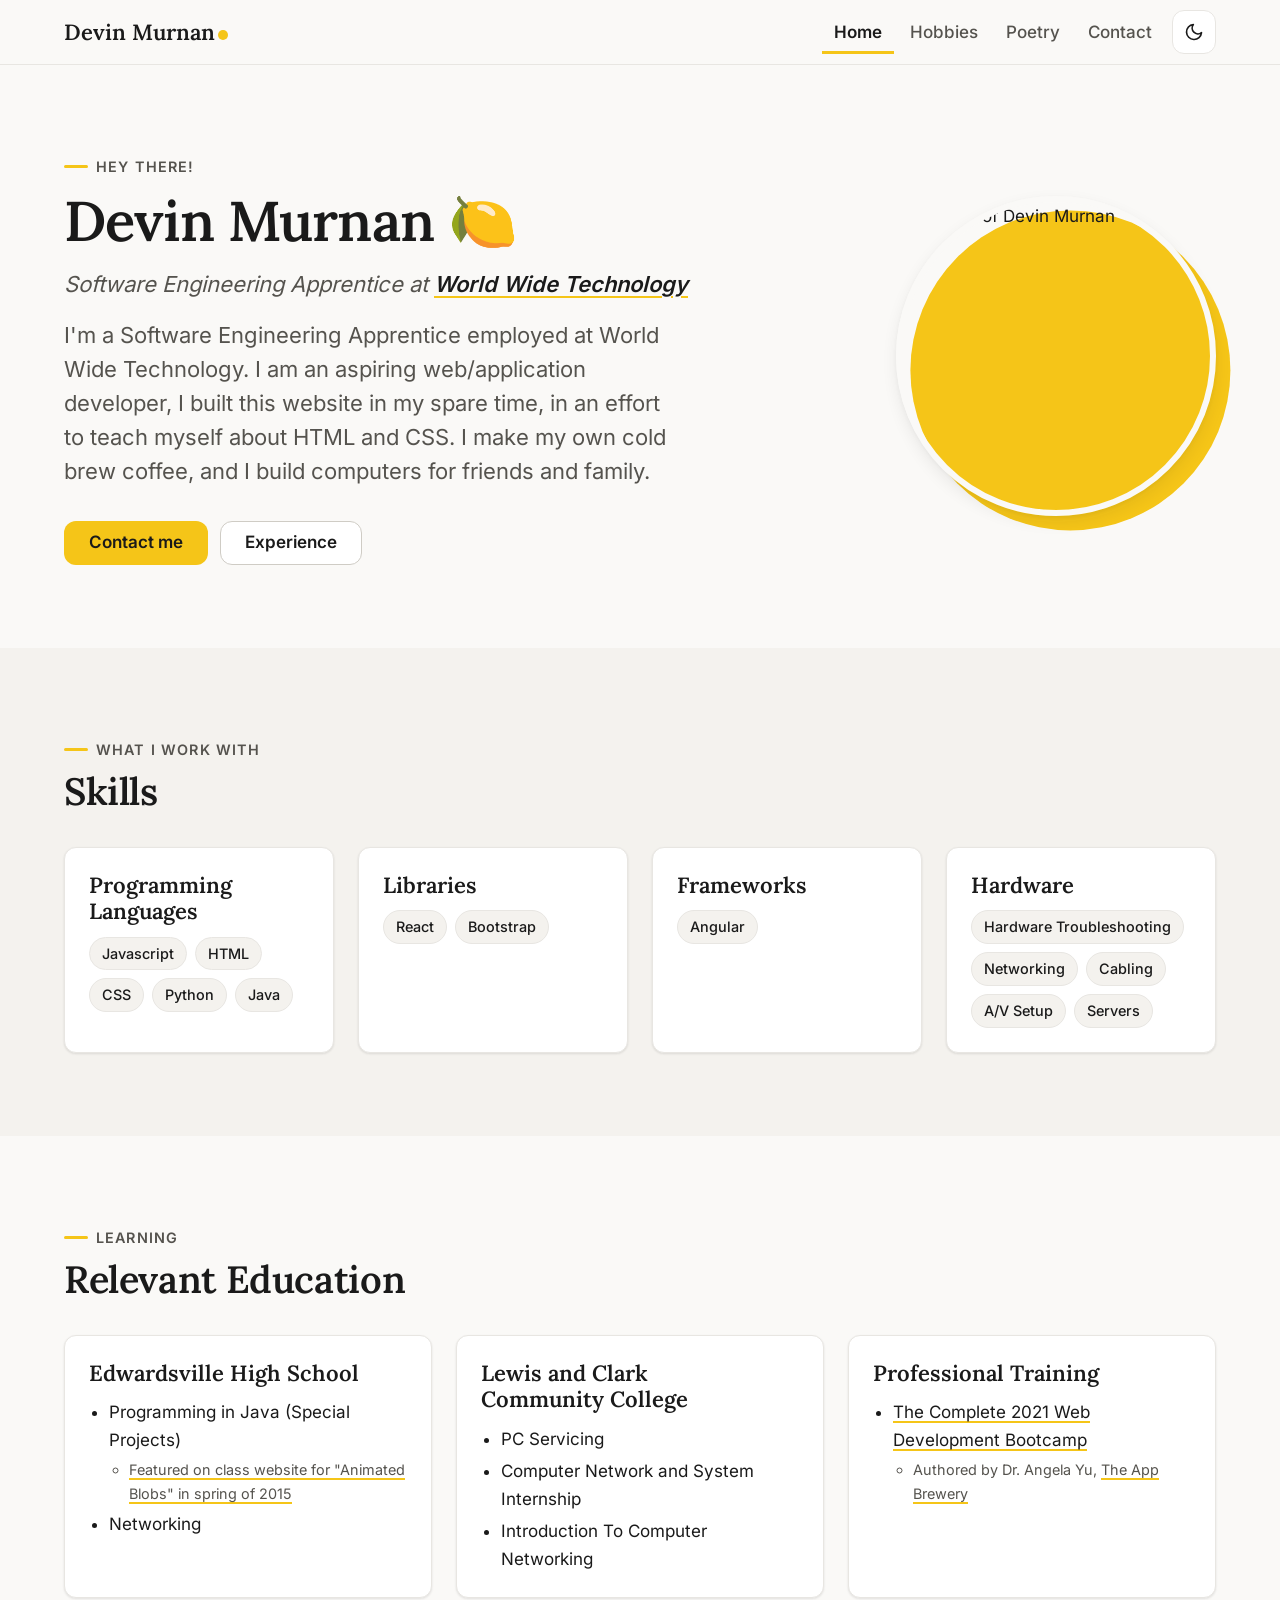
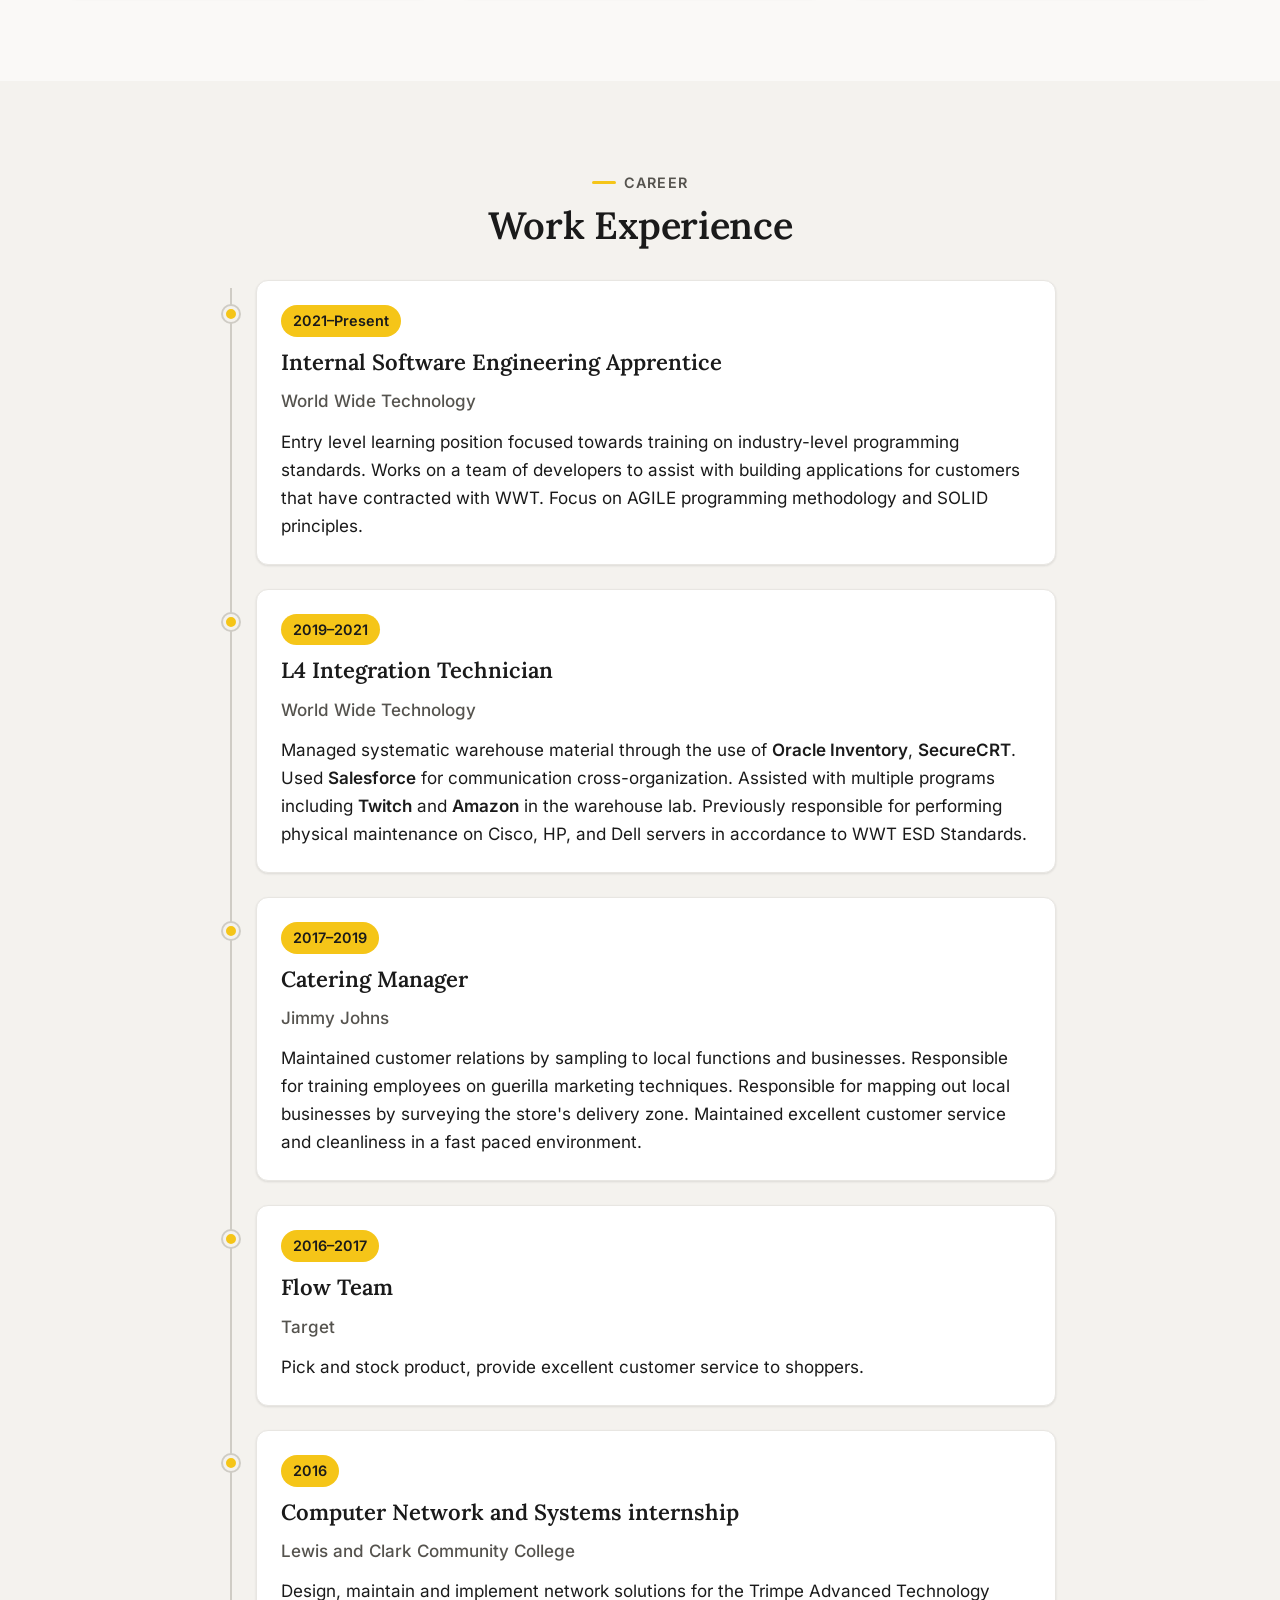
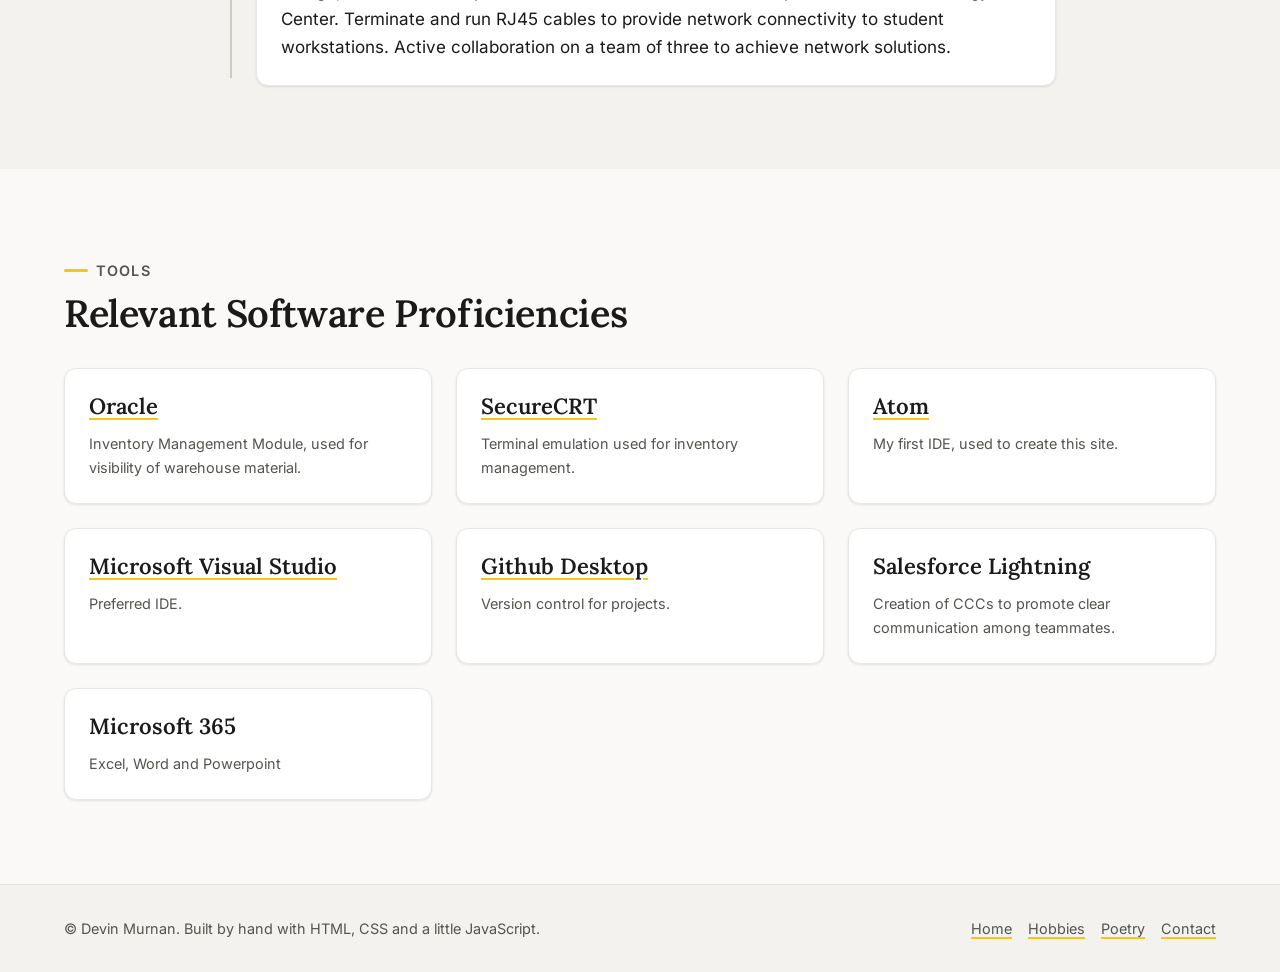
==== commit a884278a: "Tighten card spacing, four-up skills grid, reveal content before print" ====
--- a/index.html
+++ b/index.html
@@ -73,7 +73,7 @@
           <p class="eyebrow">What I work with</p>
           <h2 id="skills-title">Skills</h2>
         </header>
-        <div class="grid">
+        <div class="grid grid--4">
           <article class="card reveal">
             <h3>Programming Languages</h3>
             <ul class="pill-list">
--- a/css/styles.css
+++ b/css/styles.css
@@ -234,6 +234,7 @@
   gap: var(--space-m);
   grid-template-columns: repeat(auto-fill, minmax(min(100%, 17rem), 1fr));
 }
+.grid--4 { grid-template-columns: repeat(auto-fit, minmax(min(100%, 14rem), 1fr)); }
 
 /* 5 Header & nav ---------------------------------------------------------- */
 .site-header {
@@ -409,6 +410,7 @@
 }
 .card:hover { box-shadow: var(--shadow-md); border-color: var(--color-border-strong); }
 .card h3 { margin: 0; }
+.card > * { margin: 0; }
 .card ul:not(.pill-list) { display: grid; gap: var(--space-3xs); }
 .card ul ul { margin-top: var(--space-3xs); color: var(--color-muted); font-size: var(--step--1); }
 .card__meta { margin: 0; color: var(--color-muted); font-size: var(--step--1); }
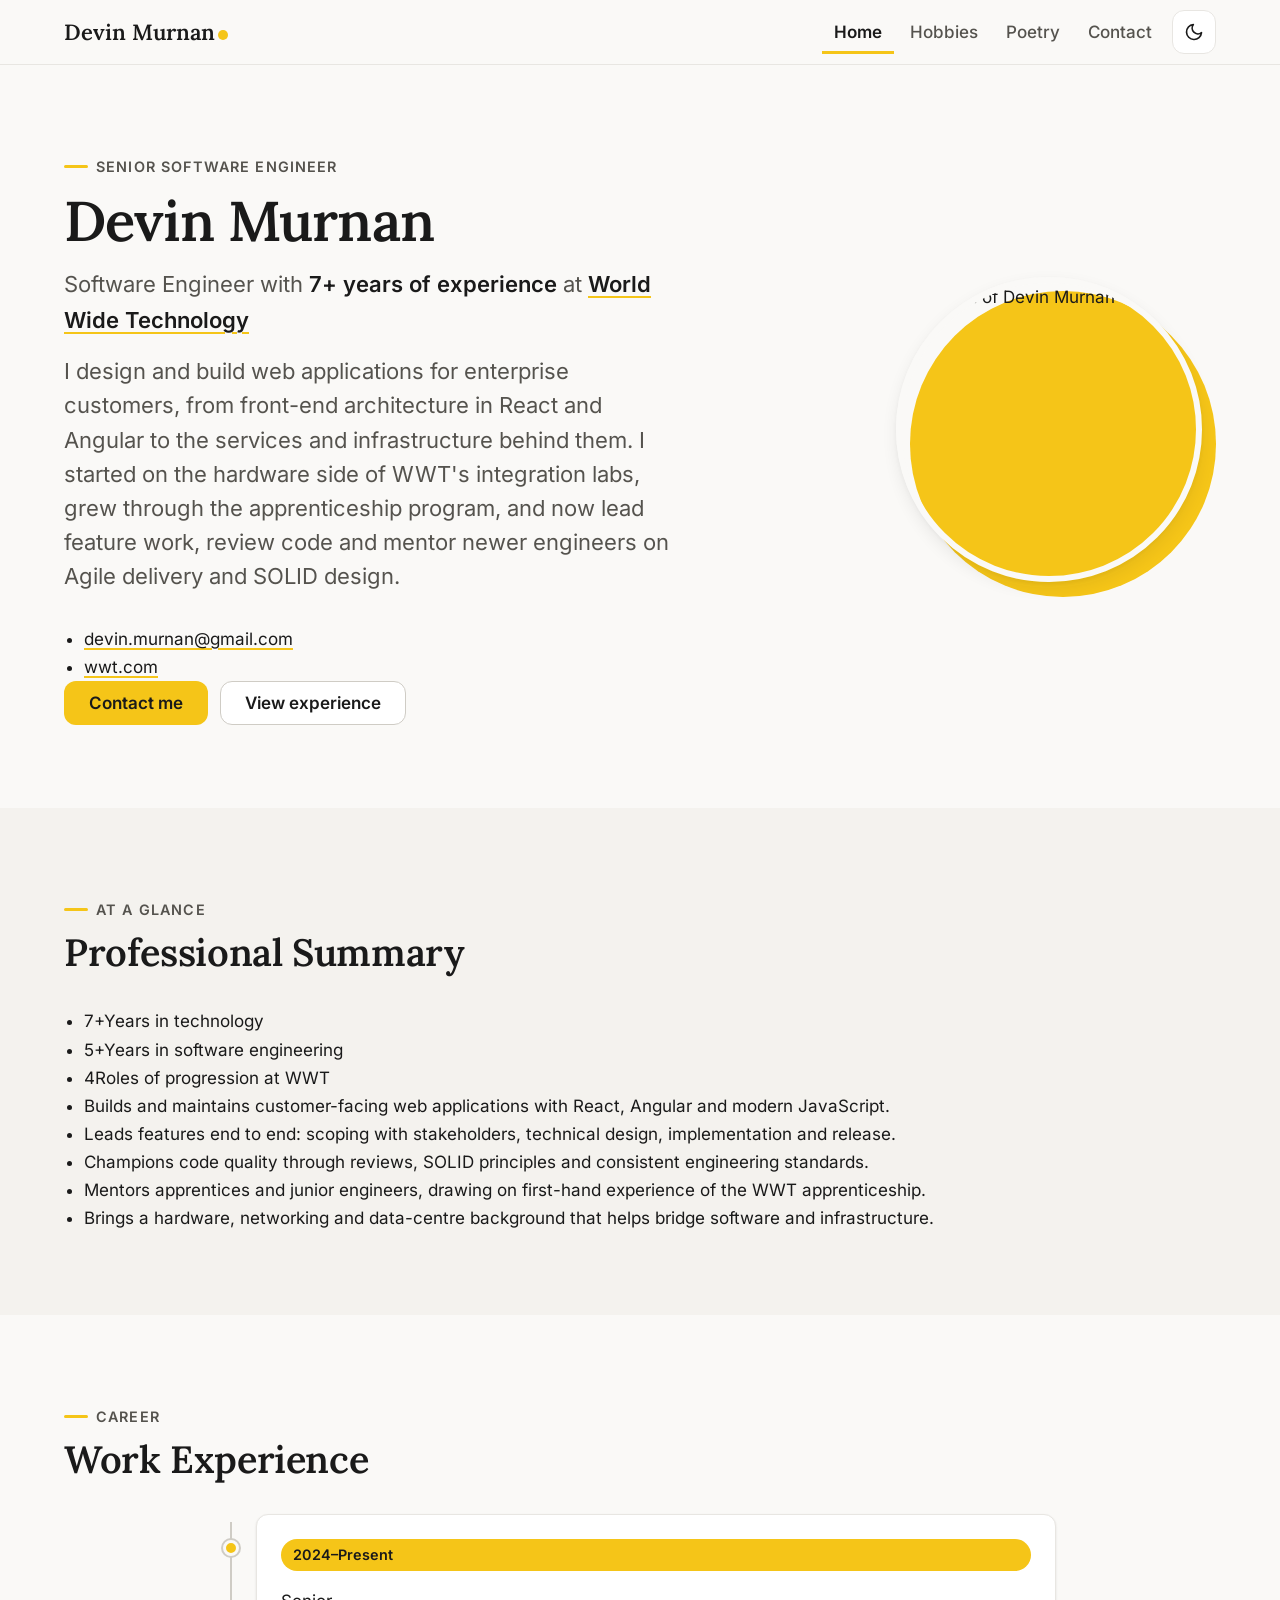
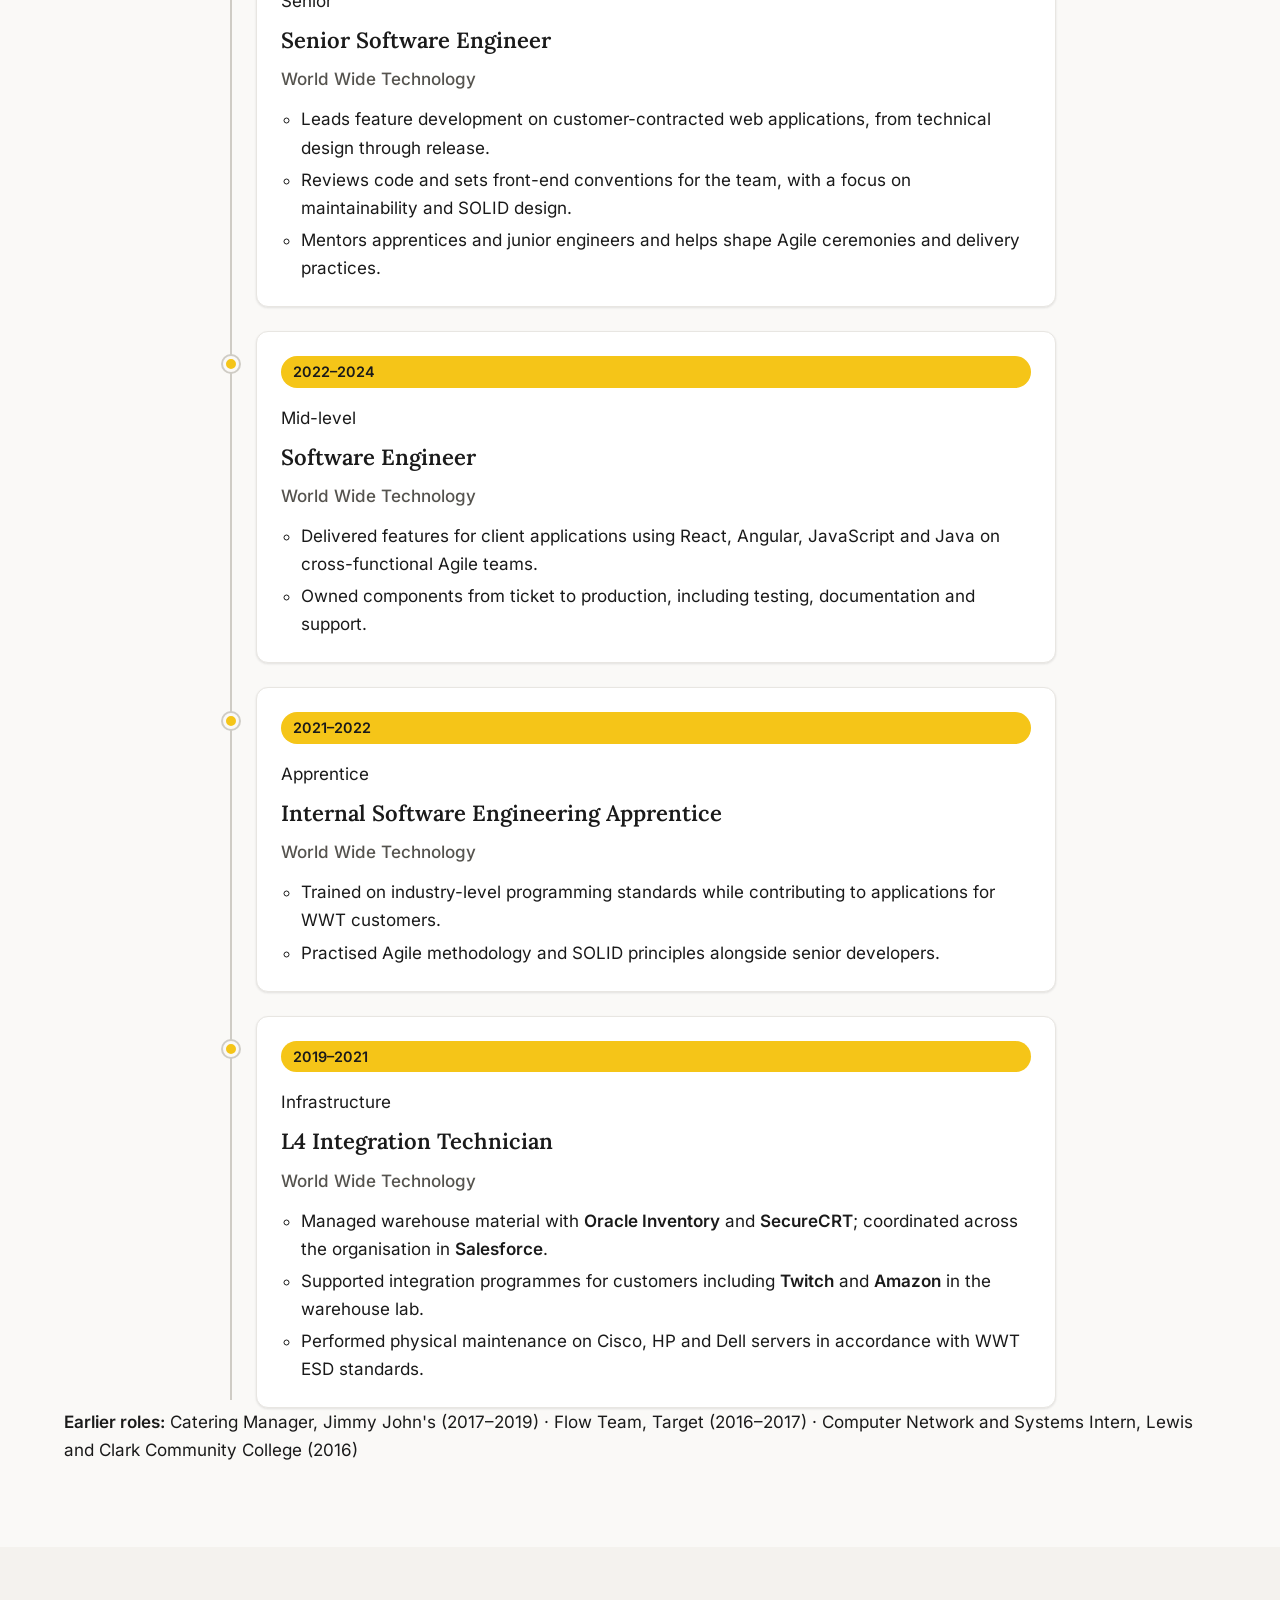
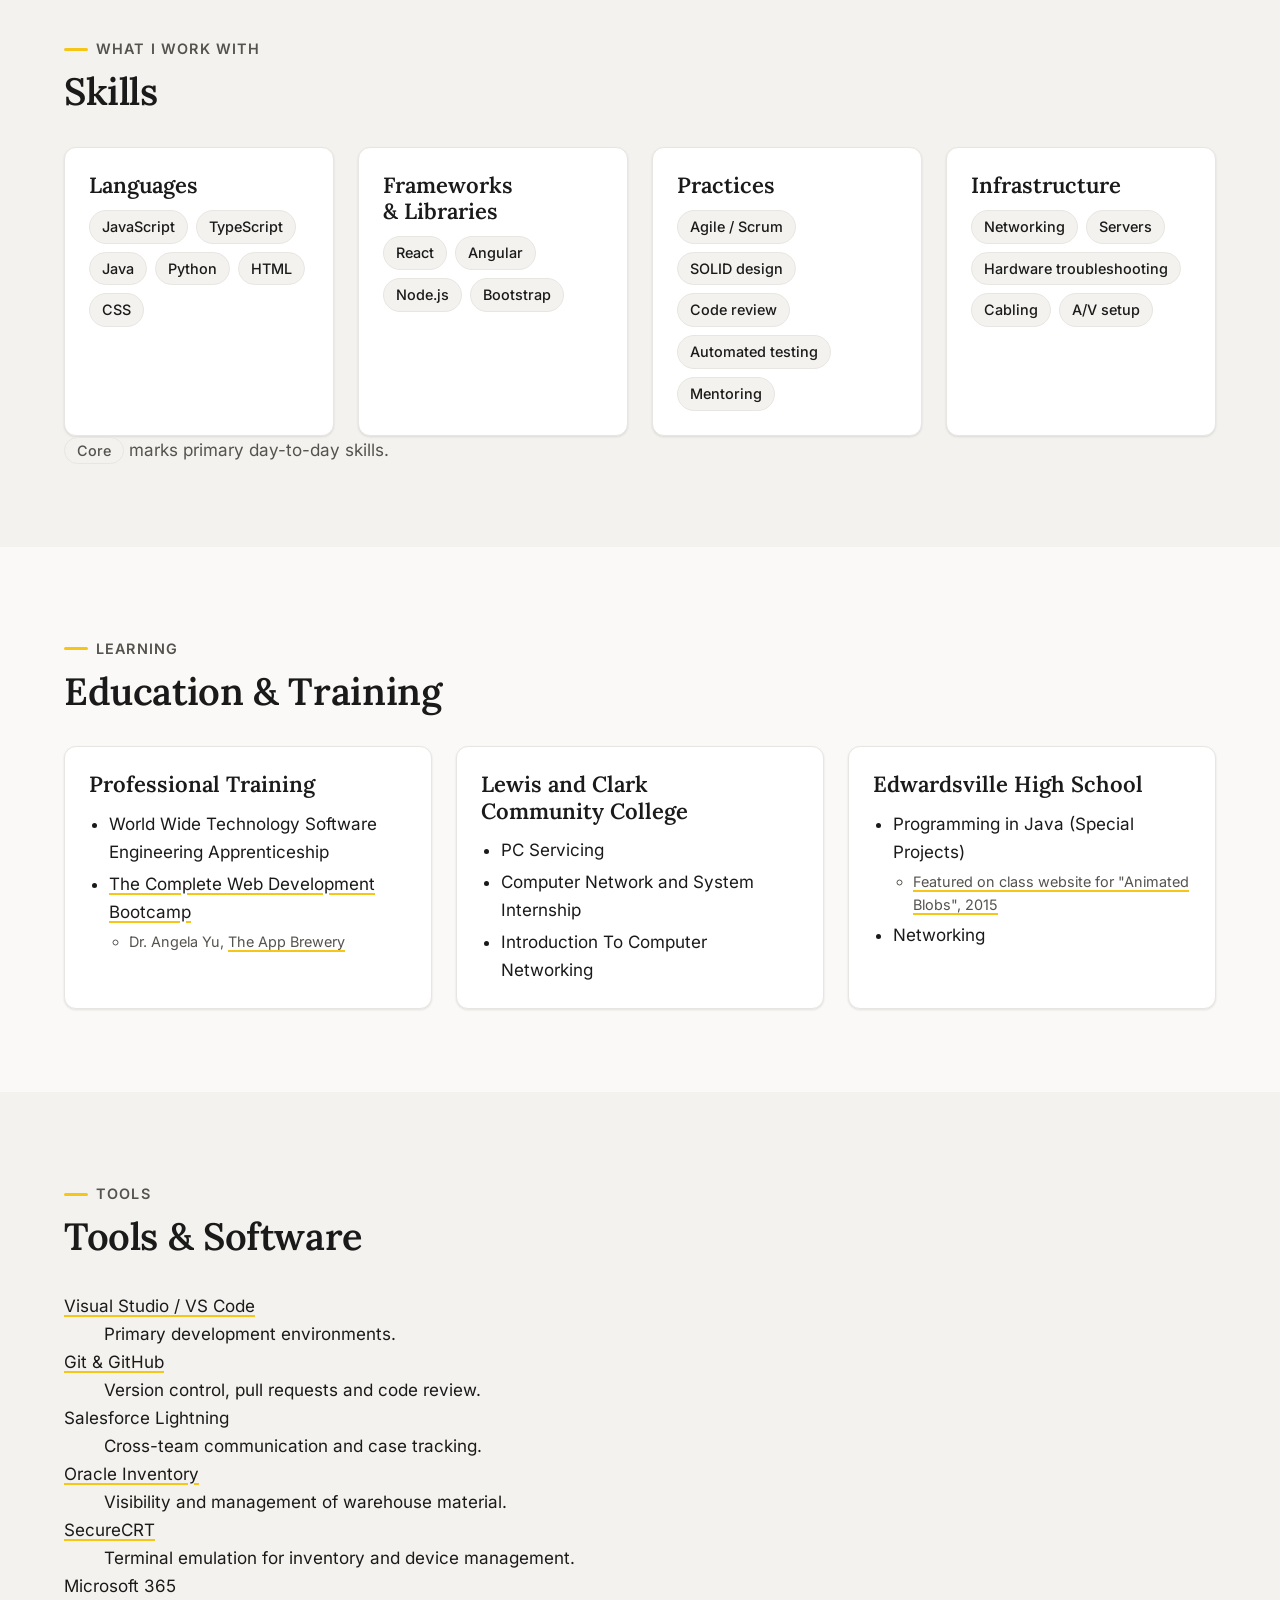
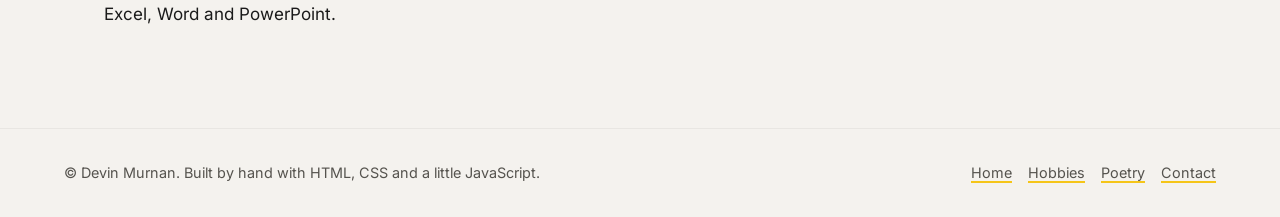
==== commit d1bb1e9c: "Rework index.html into a senior CV: summary, experience, skills, education, tools" ====
--- a/index.html
+++ b/index.html
@@ -4,12 +4,12 @@
 <head>
   <meta charset="utf-8">
   <meta name="viewport" content="width=device-width, initial-scale=1">
-  <title>Devin Murnan | Software Engineering Apprentice</title>
-  <meta name="description" content="Devin Murnan, Software Engineering Apprentice at World Wide Technology: skills, education, software proficiencies and work experience.">
-  <meta name="theme-color" content="#faf9f7">
+  <title>Devin Murnan | Software Engineer</title>
+  <meta name="description" content="Devin Murnan, Senior Software Engineer with 7+ years of experience building web applications at World Wide Technology. Summary, experience, skills, education and tools.">
+  <meta name="theme-color" content="#f8fafc">
   <meta property="og:type" content="website">
-  <meta property="og:title" content="Devin Murnan | Software Engineering Apprentice">
-  <meta property="og:description" content="Skills, education, software proficiencies and work experience of Devin Murnan, Software Engineering Apprentice at World Wide Technology.">
+  <meta property="og:title" content="Devin Murnan | Software Engineer">
+  <meta property="og:description" content="CV of Devin Murnan, Senior Software Engineer with 7+ years of experience delivering customer-facing web applications at World Wide Technology.">
   <meta property="og:image" content="images/Picture1.jpg">
   <meta property="og:image:alt" content="Portrait of Devin Murnan">
   <script src="js/theme.js"></script>
@@ -50,15 +50,20 @@
     <section class="hero" aria-labelledby="hero-title">
       <div class="container hero__grid">
         <div>
-          <p class="eyebrow">Hey there!</p>
-          <h1 id="hero-title">Devin Murnan <span aria-hidden="true">🍋</span></h1>
-          <p class="hero__role"><em>Software Engineering Apprentice at <strong><a href="https://www.wwt.com/">World Wide Technology</a></strong></em></p>
-          <p class="hero__bio lead">I'm a Software Engineering Apprentice employed at World Wide Technology.
-            I am an aspiring web/application developer, I built this website in my spare time, in an effort to teach myself about HTML and CSS.
-            I make my own cold brew coffee, and I build computers for friends and family.</p>
+          <p class="eyebrow">Senior Software Engineer</p>
+          <h1 id="hero-title">Devin Murnan</h1>
+          <p class="hero__role">Software Engineer with <strong>7+ years of experience</strong> at <strong><a href="https://www.wwt.com/">World Wide Technology</a></strong></p>
+          <p class="hero__bio lead">I design and build web applications for enterprise customers, from front-end architecture
+            in React and Angular to the services and infrastructure behind them. I started on the hardware side of WWT's
+            integration labs, grew through the apprenticeship program, and now lead feature work, review code and mentor
+            newer engineers on Agile delivery and SOLID design.</p>
+          <ul class="contact-line" aria-label="Contact details">
+            <li><a href="mailto:devin.murnan@gmail.com">devin.murnan@gmail.com</a></li>
+            <li><a href="https://www.wwt.com/">wwt.com</a></li>
+          </ul>
           <div class="button-row">
             <a class="button button--primary" href="contact.html">Contact me</a>
-            <a class="button button--secondary" href="#experience">Experience</a>
+            <a class="button button--secondary" href="#experience">View experience</a>
           </div>
         </div>
         <div class="hero__media">
@@ -67,6 +72,99 @@
       </div>
     </section>
 
+    <section class="section section--surface section--summary" id="summary" aria-labelledby="summary-title">
+      <div class="container">
+        <header class="section-header reveal">
+          <p class="eyebrow">At a glance</p>
+          <h2 id="summary-title">Professional Summary</h2>
+        </header>
+        <div class="summary reveal">
+          <ul class="stats" aria-label="Career highlights">
+            <li class="stat"><span class="stat__value">7+</span><span class="stat__label">Years in technology</span></li>
+            <li class="stat"><span class="stat__value">5+</span><span class="stat__label">Years in software engineering</span></li>
+            <li class="stat"><span class="stat__value">4</span><span class="stat__label">Roles of progression at WWT</span></li>
+          </ul>
+          <ul class="highlights">
+            <li>Builds and maintains customer-facing web applications with React, Angular and modern JavaScript.</li>
+            <li>Leads features end to end: scoping with stakeholders, technical design, implementation and release.</li>
+            <li>Champions code quality through reviews, SOLID principles and consistent engineering standards.</li>
+            <li>Mentors apprentices and junior engineers, drawing on first-hand experience of the WWT apprenticeship.</li>
+            <li>Brings a hardware, networking and data-centre background that helps bridge software and infrastructure.</li>
+          </ul>
+        </div>
+      </div>
+    </section>
+
+    <section class="section section--experience" id="experience" aria-labelledby="experience-title">
+      <div class="container">
+        <header class="section-header reveal">
+          <p class="eyebrow">Career</p>
+          <h2 id="experience-title">Work Experience</h2>
+        </header>
+        <ol class="timeline" reversed>
+          <li class="timeline__item timeline__item--current reveal">
+            <article class="card card--accent">
+              <div class="timeline__head">
+                <p class="timeline__date"><time datetime="2024">2024</time>–Present</p>
+                <span class="badge">Senior</span>
+              </div>
+              <h3>Senior Software Engineer</h3>
+              <p class="timeline__company">World Wide Technology</p>
+              <ul class="timeline__points">
+                <li>Leads feature development on customer-contracted web applications, from technical design through release.</li>
+                <li>Reviews code and sets front-end conventions for the team, with a focus on maintainability and SOLID design.</li>
+                <li>Mentors apprentices and junior engineers and helps shape Agile ceremonies and delivery practices.</li>
+              </ul>
+            </article>
+          </li>
+          <li class="timeline__item reveal">
+            <article class="card card--accent">
+              <div class="timeline__head">
+                <p class="timeline__date"><time datetime="2022">2022</time>–<time datetime="2024">2024</time></p>
+                <span class="badge badge--muted">Mid-level</span>
+              </div>
+              <h3>Software Engineer</h3>
+              <p class="timeline__company">World Wide Technology</p>
+              <ul class="timeline__points">
+                <li>Delivered features for client applications using React, Angular, JavaScript and Java on cross-functional Agile teams.</li>
+                <li>Owned components from ticket to production, including testing, documentation and support.</li>
+              </ul>
+            </article>
+          </li>
+          <li class="timeline__item reveal">
+            <article class="card card--accent">
+              <div class="timeline__head">
+                <p class="timeline__date"><time datetime="2021">2021</time>–<time datetime="2022">2022</time></p>
+                <span class="badge badge--muted">Apprentice</span>
+              </div>
+              <h3>Internal Software Engineering Apprentice</h3>
+              <p class="timeline__company">World Wide Technology</p>
+              <ul class="timeline__points">
+                <li>Trained on industry-level programming standards while contributing to applications for WWT customers.</li>
+                <li>Practised Agile methodology and SOLID principles alongside senior developers.</li>
+              </ul>
+            </article>
+          </li>
+          <li class="timeline__item reveal">
+            <article class="card card--accent">
+              <div class="timeline__head">
+                <p class="timeline__date"><time datetime="2019">2019</time>–<time datetime="2021">2021</time></p>
+                <span class="badge badge--muted">Infrastructure</span>
+              </div>
+              <h3>L4 Integration Technician</h3>
+              <p class="timeline__company">World Wide Technology</p>
+              <ul class="timeline__points">
+                <li>Managed warehouse material with <strong>Oracle Inventory</strong> and <strong>SecureCRT</strong>; coordinated across the organisation in <strong>Salesforce</strong>.</li>
+                <li>Supported integration programmes for customers including <strong>Twitch</strong> and <strong>Amazon</strong> in the warehouse lab.</li>
+                <li>Performed physical maintenance on Cisco, HP and Dell servers in accordance with WWT ESD standards.</li>
+              </ul>
+            </article>
+          </li>
+        </ol>
+        <p class="timeline__earlier reveal"><strong>Earlier roles:</strong> Catering Manager, Jimmy John's (2017–2019) · Flow Team, Target (2016–2017) · Computer Network and Systems Intern, Lewis and Clark Community College (2016)</p>
+      </div>
+    </section>
+
     <section class="section section--surface" id="skills" aria-labelledby="skills-title">
       <div class="container">
         <header class="section-header reveal">
@@ -74,40 +172,48 @@
           <h2 id="skills-title">Skills</h2>
         </header>
         <div class="grid grid--4">
-          <article class="card reveal">
-            <h3>Programming Languages</h3>
+          <article class="card card--skill reveal">
+            <h3>Languages</h3>
             <ul class="pill-list">
-              <li class="pill">Javascript</li>
+              <li class="pill pill--strong">JavaScript</li>
+              <li class="pill pill--strong">TypeScript</li>
+              <li class="pill">Java</li>
+              <li class="pill">Python</li>
               <li class="pill">HTML</li>
               <li class="pill">CSS</li>
-              <li class="pill">Python</li>
-              <li class="pill">Java</li>
-            </ul>
-          </article>
-          <article class="card reveal">
-            <h3>Libraries</h3>
+            </ul>
+          </article>
+          <article class="card card--skill reveal">
+            <h3>Frameworks &amp; Libraries</h3>
             <ul class="pill-list">
-              <li class="pill">React</li>
+              <li class="pill pill--strong">React</li>
+              <li class="pill pill--strong">Angular</li>
+              <li class="pill">Node.js</li>
               <li class="pill">Bootstrap</li>
             </ul>
           </article>
-          <article class="card reveal">
-            <h3>Frameworks</h3>
+          <article class="card card--skill reveal">
+            <h3>Practices</h3>
             <ul class="pill-list">
-              <li class="pill">Angular</li>
-            </ul>
-          </article>
-          <article class="card reveal">
-            <h3>Hardware</h3>
+              <li class="pill pill--strong">Agile / Scrum</li>
+              <li class="pill pill--strong">SOLID design</li>
+              <li class="pill">Code review</li>
+              <li class="pill">Automated testing</li>
+              <li class="pill">Mentoring</li>
+            </ul>
+          </article>
+          <article class="card card--skill reveal">
+            <h3>Infrastructure</h3>
             <ul class="pill-list">
-              <li class="pill">Hardware Troubleshooting</li>
               <li class="pill">Networking</li>
+              <li class="pill">Servers</li>
+              <li class="pill">Hardware troubleshooting</li>
               <li class="pill">Cabling</li>
-              <li class="pill">A/V Setup</li>
-              <li class="pill">Servers</li>
-            </ul>
-          </article>
-        </div>
+              <li class="pill">A/V setup</li>
+            </ul>
+          </article>
+        </div>
+        <p class="legend muted"><span class="pill pill--strong" aria-hidden="true">Core</span> marks primary day-to-day skills.</p>
       </div>
     </section>
 
@@ -115,21 +221,21 @@
       <div class="container">
         <header class="section-header reveal">
           <p class="eyebrow">Learning</p>
-          <h2 id="education-title">Relevant Education</h2>
+          <h2 id="education-title">Education &amp; Training</h2>
         </header>
         <div class="grid">
-          <article class="card reveal">
-            <h3>Edwardsville High School</h3>
+          <article class="card card--accent reveal">
+            <h3>Professional Training</h3>
             <ul>
-              <li>Programming in Java (Special Projects)
+              <li>World Wide Technology Software Engineering Apprenticeship</li>
+              <li><a href="https://wwt.udemy.com/course/the-complete-web-development-bootcamp/">The Complete Web Development Bootcamp</a>
                 <ul>
-                  <li><a href="http://www.meinzeit.com/webTeach/projects/student/povRay/index.htm">Featured on class website for "Animated Blobs" in spring of 2015</a></li>
+                  <li>Dr. Angela Yu, <a href="https://www.appbrewery.co/">The App Brewery</a></li>
                 </ul>
               </li>
-              <li>Networking</li>
-            </ul>
-          </article>
-          <article class="card reveal">
+            </ul>
+          </article>
+          <article class="card card--accent reveal">
             <h3>Lewis and Clark Community College</h3>
             <ul>
               <li>PC Servicing</li>
@@ -137,110 +243,53 @@
               <li>Introduction To Computer Networking</li>
             </ul>
           </article>
-          <article class="card reveal">
-            <h3>Professional Training</h3>
+          <article class="card card--accent reveal">
+            <h3>Edwardsville High School</h3>
             <ul>
-              <li><a href="https://wwt.udemy.com/course/the-complete-web-development-bootcamp/">The Complete 2021 Web Development Bootcamp</a>
+              <li>Programming in Java (Special Projects)
                 <ul>
-                  <li>Authored by Dr. Angela Yu, <a href="https://www.appbrewery.co/">The App Brewery</a></li>
+                  <li><a href="http://www.meinzeit.com/webTeach/projects/student/povRay/index.htm">Featured on class website for "Animated Blobs", 2015</a></li>
                 </ul>
               </li>
-            </ul>
-          </article>
-        </div>
-      </div>
-    </section>
-    <section class="section section--surface" id="experience" aria-labelledby="experience-title">
-      <div class="container">
-        <header class="section-header section-header--center reveal">
-          <p class="eyebrow">Career</p>
-          <h2 id="experience-title">Work Experience</h2>
-        </header>
-        <ol class="timeline" reversed>
-          <li class="timeline__item reveal">
-            <article class="card">
-              <p class="timeline__date"><time datetime="2021">2021</time>–Present</p>
-              <h3>Internal Software Engineering Apprentice</h3>
-              <p class="timeline__company">World Wide Technology</p>
-              <p>Entry level learning position focused towards training on industry-level programming standards.
-                Works on a team of developers to assist with building applications for customers that have contracted with WWT. Focus on AGILE programming methodology and SOLID principles.</p>
-            </article>
-          </li>
-          <li class="timeline__item reveal">
-            <article class="card">
-              <p class="timeline__date"><time datetime="2019">2019</time>–<time datetime="2021">2021</time></p>
-              <h3>L4 Integration Technician</h3>
-              <p class="timeline__company">World Wide Technology</p>
-              <p>Managed systematic warehouse material through the use of <strong>Oracle Inventory</strong>, <strong>SecureCRT</strong>. Used <strong>Salesforce</strong> for communication cross-organization. Assisted with multiple programs including <strong>Twitch</strong> and <strong>Amazon</strong> in the
-                warehouse lab. Previously responsible for performing physical maintenance on Cisco, HP, and Dell servers in accordance to WWT ESD Standards.</p>
-            </article>
-          </li>
-          <li class="timeline__item reveal">
-            <article class="card">
-              <p class="timeline__date"><time datetime="2017">2017</time>–<time datetime="2019">2019</time></p>
-              <h3>Catering Manager</h3>
-              <p class="timeline__company">Jimmy Johns</p>
-              <p>Maintained customer relations by sampling to local functions and businesses. Responsible for training employees on guerilla marketing techniques. Responsible for mapping out local businesses by surveying the store's delivery zone.
-                Maintained excellent customer service and cleanliness in a fast paced environment.</p>
-            </article>
-          </li>
-          <li class="timeline__item reveal">
-            <article class="card">
-              <p class="timeline__date"><time datetime="2016">2016</time>–<time datetime="2017">2017</time></p>
-              <h3>Flow Team</h3>
-              <p class="timeline__company">Target</p>
-              <p>Pick and stock product, provide excellent customer service to shoppers.</p>
-            </article>
-          </li>
-          <li class="timeline__item reveal">
-            <article class="card">
-              <p class="timeline__date"><time datetime="2016">2016</time></p>
-              <h3>Computer Network and Systems internship</h3>
-              <p class="timeline__company">Lewis and Clark Community College</p>
-              <p>Design, maintain and implement network solutions for the Trimpe Advanced Technology Center. Terminate and run RJ45 cables to provide network connectivity to student workstations. Active collaboration on a team of three to achieve network
-                solutions.</p>
-            </article>
-          </li>
-        </ol>
-      </div>
-    </section>
-
-    <section class="section" id="software" aria-labelledby="software-title">
+              <li>Networking</li>
+            </ul>
+          </article>
+        </div>
+      </div>
+    </section>
+
+    <section class="section section--surface" id="software" aria-labelledby="software-title">
       <div class="container">
         <header class="section-header reveal">
           <p class="eyebrow">Tools</p>
-          <h2 id="software-title">Relevant Software Proficiencies</h2>
-        </header>
-        <div class="grid">
-          <article class="card reveal">
-            <h3><a href="https://www.oracle.com/applications/ebusiness/">Oracle</a></h3>
-            <p class="card__meta">Inventory Management Module, used for visibility of warehouse material.</p>
-          </article>
-          <article class="card reveal">
-            <h3><a href="https://www.vandyke.com/products/securecrt/">SecureCRT</a></h3>
-            <p class="card__meta">Terminal emulation used for inventory management.</p>
-          </article>
-          <article class="card reveal">
-            <h3><a href="https://atom.io/">Atom</a></h3>
-            <p class="card__meta">My first IDE, used to create this site.</p>
-          </article>
-          <article class="card reveal">
-            <h3><a href="https://visualstudio.microsoft.com/">Microsoft Visual Studio</a></h3>
-            <p class="card__meta">Preferred IDE.</p>
-          </article>
-          <article class="card reveal">
-            <h3><a href="https://desktop.github.com/">Github Desktop</a></h3>
-            <p class="card__meta">Version control for projects.</p>
-          </article>
-          <article class="card reveal">
-            <h3>Salesforce Lightning</h3>
-            <p class="card__meta">Creation of CCCs to promote clear communication among teammates.</p>
-          </article>
-          <article class="card reveal">
-            <h3>Microsoft 365</h3>
-            <p class="card__meta">Excel, Word and Powerpoint</p>
-          </article>
-        </div>
+          <h2 id="software-title">Tools &amp; Software</h2>
+        </header>
+        <dl class="tool-list reveal">
+          <div class="tool">
+            <dt><a href="https://visualstudio.microsoft.com/">Visual Studio / VS Code</a></dt>
+            <dd>Primary development environments.</dd>
+          </div>
+          <div class="tool">
+            <dt><a href="https://github.com/">Git &amp; GitHub</a></dt>
+            <dd>Version control, pull requests and code review.</dd>
+          </div>
+          <div class="tool">
+            <dt>Salesforce Lightning</dt>
+            <dd>Cross-team communication and case tracking.</dd>
+          </div>
+          <div class="tool">
+            <dt><a href="https://www.oracle.com/applications/ebusiness/">Oracle Inventory</a></dt>
+            <dd>Visibility and management of warehouse material.</dd>
+          </div>
+          <div class="tool">
+            <dt><a href="https://www.vandyke.com/products/securecrt/">SecureCRT</a></dt>
+            <dd>Terminal emulation for inventory and device management.</dd>
+          </div>
+          <div class="tool">
+            <dt>Microsoft 365</dt>
+            <dd>Excel, Word and PowerPoint.</dd>
+          </div>
+        </dl>
       </div>
     </section>
   </main>
@@ -250,7 +299,7 @@
       <p>© Devin Murnan. Built by hand with HTML, CSS and a little JavaScript.</p>
       <nav class="footer-nav" aria-label="Footer">
         <ul>
-          <li><a href="index.html">Home</a></li>
+          <li><a href="index.html" aria-current="page">Home</a></li>
           <li><a href="hobbies.html">Hobbies</a></li>
           <li><a href="poetry.html">Poetry</a></li>
           <li><a href="contact.html">Contact</a></li>
--- a/css/styles.css
+++ b/css/styles.css
@@ -234,7 +234,9 @@
   gap: var(--space-m);
   grid-template-columns: repeat(auto-fill, minmax(min(100%, 17rem), 1fr));
 }
-.grid--4 { grid-template-columns: repeat(auto-fit, minmax(min(100%, 14rem), 1fr)); }
+.grid--4 { grid-template-columns: 1fr; }
+@media (min-width: 36rem) { .grid--4 { grid-template-columns: repeat(2, minmax(0, 1fr)); } }
+@media (min-width: 64rem) { .grid--4 { grid-template-columns: repeat(4, minmax(0, 1fr)); } }
 
 /* 5 Header & nav ---------------------------------------------------------- */
 .site-header {
@@ -394,6 +396,7 @@
   background: var(--color-surface);
   font-size: var(--step--1);
   font-weight: 500;
+  white-space: nowrap;
 }
 
 /* 7 Cards ----------------------------------------------------------------- */
@@ -437,14 +440,18 @@
 .hero__role { margin-bottom: var(--space-s); color: var(--color-muted); font-size: var(--step-1); }
 .hero__role strong { color: var(--color-ink); }
 .hero__bio { max-width: 38rem; margin-bottom: var(--space-l); }
-.hero__media { justify-self: center; position: relative; width: min(100%, 18rem); }
+.hero__media {
+  position: relative;
+  justify-self: center;
+  width: min(100%, 18rem);
+  padding: 0 0.9rem 0.9rem 0;
+}
 .hero__media::before {
   content: "";
   position: absolute;
-  inset: 0;
+  inset: 0.9rem 0 0 0.9rem;
   border-radius: 50%;
   background: var(--color-accent);
-  transform: translate(0.9rem, 0.9rem);
 }
 .hero__photo {
   position: relative;
@@ -518,6 +525,8 @@
   color: var(--color-muted);
 }
 .hobby-list { margin: 0; padding: 0; list-style: none; }
+.hobby-card__title { margin: 0; font-size: var(--step-1); }
+.hobby-card__body > * { margin: 0; }
 
 /* 11 Poetry --------------------------------------------------------------- */
 .prose {
@@ -561,7 +570,9 @@
   background: var(--color-surface);
 }
 .contact-email__address { flex: 1 1 12rem; margin: 0; font-weight: 600; overflow-wrap: anywhere; }
-.copy-status { min-height: 1.5em; margin: 0; color: var(--color-success); font-size: var(--step--1); }
+.copy-status { flex-basis: 100%; margin: 0; color: var(--color-success); font-size: var(--step--1); font-weight: 500; }
+/* Keep the live region in the DOM but out of the layout while it is empty */
+.copy-status:empty { position: absolute; }
 
 .divider {
   display: flex;
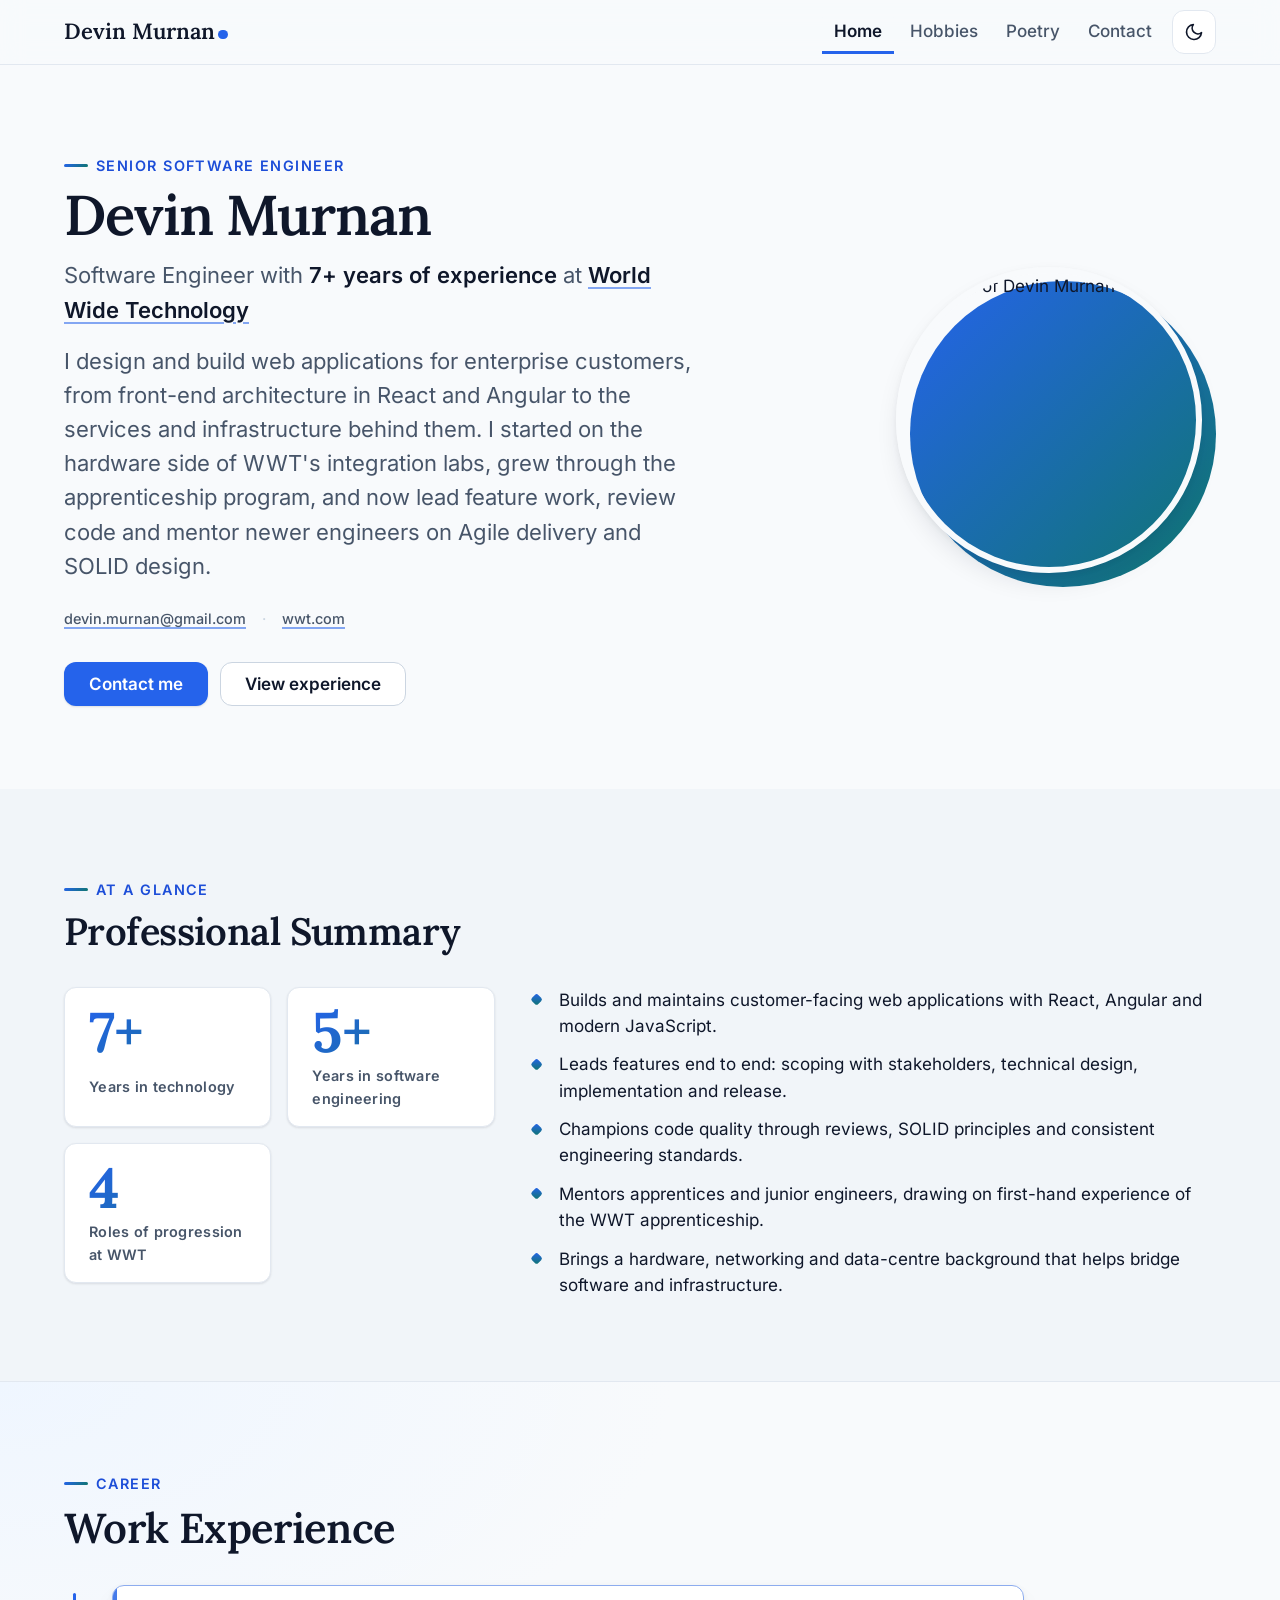
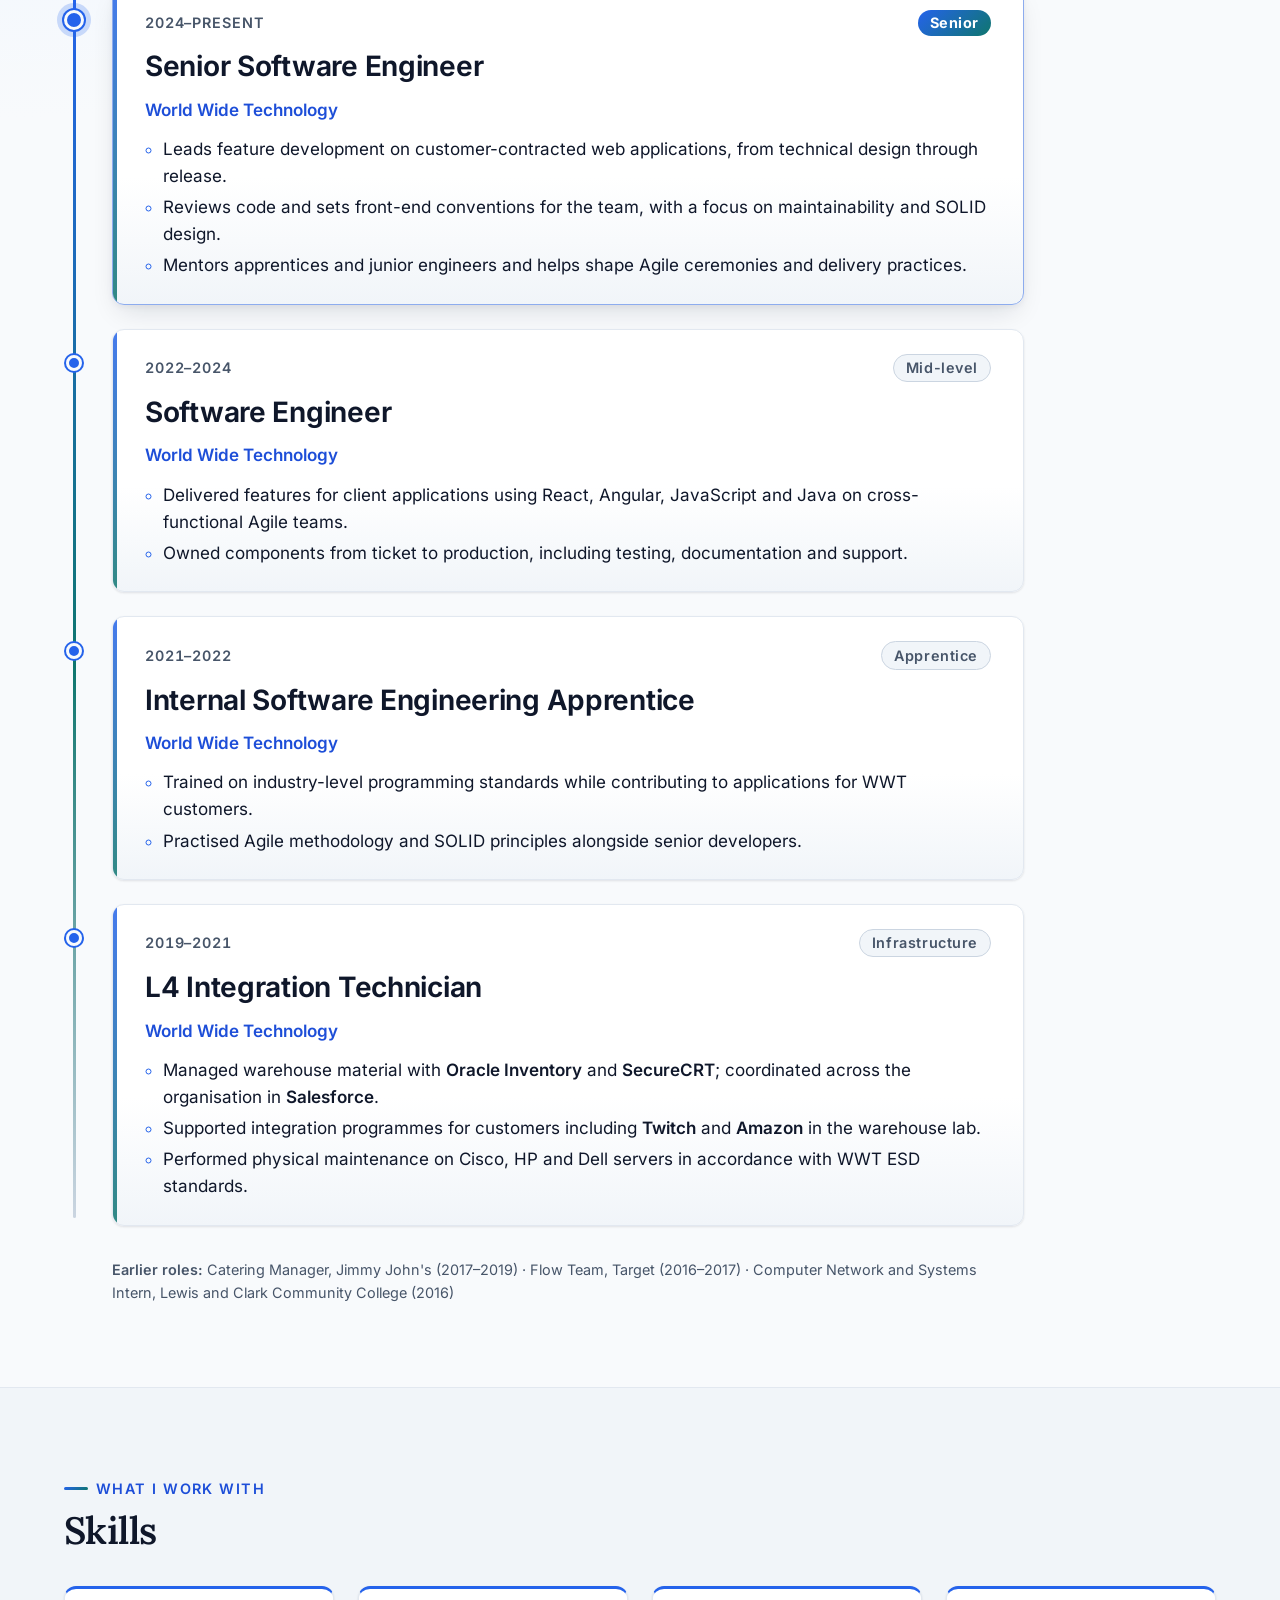
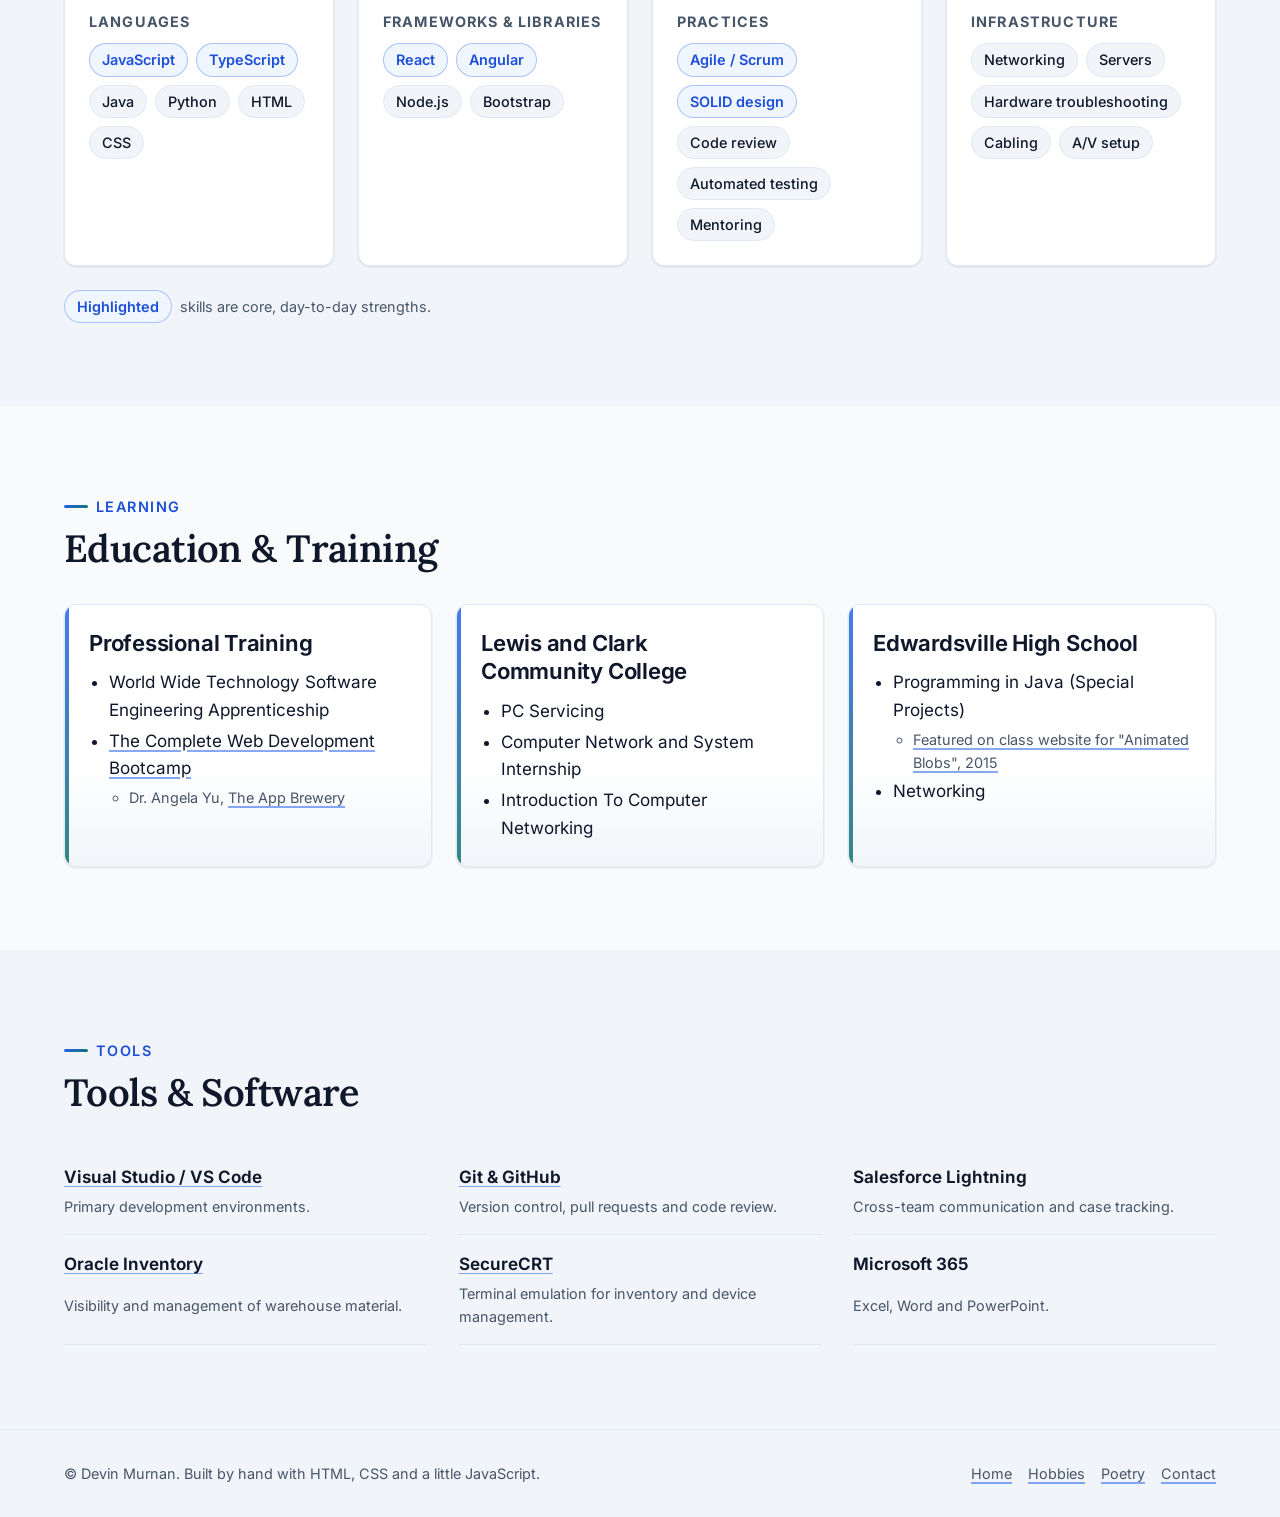
==== commit c417fe83: "Restyle with professional blue/teal palette, CV components and print stylesheet - Replace lemon acce" ====
--- a/index.html
+++ b/index.html
@@ -213,7 +213,7 @@
             </ul>
           </article>
         </div>
-        <p class="legend muted"><span class="pill pill--strong" aria-hidden="true">Core</span> marks primary day-to-day skills.</p>
+        <p class="legend muted"><span class="pill pill--strong">Highlighted</span> skills are core, day-to-day strengths.</p>
       </div>
     </section>
 
--- a/css/styles.css
+++ b/css/styles.css
@@ -1,7 +1,7 @@
 /* ==========================================================================
    Devin Murnan: personal site styles (plain CSS, no build step)
    1 Fonts · 2 Tokens & themes · 3 Base · 4 Layout · 5 Header & nav
-   6 Buttons & pills · 7 Cards · 8 Hero · 9 Timeline · 10 Hobbies
+   6 Buttons & pills · 7 Cards · 8 Hero & summary · 9 Timeline, skills & tools · 10 Hobbies
    11 Poetry · 12 Contact & form · 13 Footer · 14 Motion
    ========================================================================== */
 
@@ -30,22 +30,28 @@
 
 /* 2 Tokens & themes ------------------------------------------------------- */
 :root {
-  --color-bg: #faf9f7;
-  --color-surface: #f4f2ee;
+  /* Professional palette: slate neutrals, navy ink, blue accent with teal partner */
+  --color-bg: #f8fafc;
+  --color-surface: #f1f5f9;
   --color-elevated: #ffffff;
-  --color-ink: #1a1a1a;
-  --color-muted: #55534e;
-  --color-border: #e8e6e2;
-  --color-border-strong: #cfccc5;
-  --color-accent: #f5c518;
-  --color-accent-hover: #e3b505;
-  --color-on-accent: #1a1a1a;
-  --color-focus: #1a1a1a;
+  --color-ink: #0f172a;
+  --color-muted: #475569;
+  --color-border: #e2e8f0;
+  --color-border-strong: #cbd5e1;
+  --color-accent: #2563eb;
+  --color-accent-hover: #1d4ed8;
+  --color-accent-soft: #eff6ff;
+  --color-accent-ink: #1d4ed8;
+  --color-accent-2: #0f766e;
+  --color-on-accent: #ffffff;
+  --color-focus: #1d4ed8;
   --color-error: #b3261e;
-  --color-success: #1e7a3c;
-  --header-bg: rgba(250, 249, 247, 0.88);
-  --shadow-sm: 0 1px 2px rgba(26, 26, 26, 0.05), 0 1px 3px rgba(26, 26, 26, 0.06);
-  --shadow-md: 0 6px 16px rgba(26, 26, 26, 0.07), 0 2px 4px rgba(26, 26, 26, 0.04);
+  --color-success: #15803d;
+  --header-bg: rgba(248, 250, 252, 0.88);
+  --gradient-accent: linear-gradient(135deg, var(--color-accent) 0%, var(--color-accent-2) 100%);
+  --gradient-card: linear-gradient(180deg, var(--color-elevated) 0%, var(--color-elevated) 60%, var(--color-surface) 100%);
+  --shadow-sm: 0 1px 2px rgba(15, 23, 42, 0.05), 0 1px 3px rgba(15, 23, 42, 0.06);
+  --shadow-md: 0 12px 28px -8px rgba(15, 23, 42, 0.14), 0 2px 6px rgba(15, 23, 42, 0.05);
 
   --font-heading: "Lora", Georgia, "Times New Roman", serif;
   --font-body: "Inter", system-ui, -apple-system, "Segoe UI", Roboto, sans-serif;
@@ -74,38 +80,50 @@
 }
 
 :root[data-theme="dark"] {
-  --color-bg: #1a1a1a;
-  --color-surface: #242423;
-  --color-elevated: #2b2b2a;
-  --color-ink: #f5f5f5;
-  --color-muted: #bdbab3;
-  --color-border: #383836;
-  --color-border-strong: #52524e;
-  --color-focus: #f5c518;
+  --color-bg: #0b1220;
+  --color-surface: #111a2e;
+  --color-elevated: #16213a;
+  --color-ink: #e2e8f0;
+  --color-muted: #94a3b8;
+  --color-border: #1f2b45;
+  --color-border-strong: #334155;
+  --color-accent: #60a5fa;
+  --color-accent-hover: #93c5fd;
+  --color-accent-soft: rgba(96, 165, 250, 0.12);
+  --color-accent-ink: #93c5fd;
+  --color-accent-2: #2dd4bf;
+  --color-on-accent: #0b1220;
+  --color-focus: #93c5fd;
   --color-error: #ff8a80;
-  --color-success: #7fd49a;
-  --header-bg: rgba(26, 26, 26, 0.88);
-  --shadow-sm: 0 1px 2px rgba(0, 0, 0, 0.35);
-  --shadow-md: 0 6px 16px rgba(0, 0, 0, 0.4);
+  --color-success: #4ade80;
+  --header-bg: rgba(11, 18, 32, 0.88);
+  --shadow-sm: 0 1px 2px rgba(0, 0, 0, 0.4);
+  --shadow-md: 0 12px 28px -8px rgba(0, 0, 0, 0.6);
   color-scheme: dark;
 }
 
 /* System preference applies when no explicit theme is stored (or JS is off) */
 @media (prefers-color-scheme: dark) {
   :root:not([data-theme="light"]) {
-    --color-bg: #1a1a1a;
-    --color-surface: #242423;
-    --color-elevated: #2b2b2a;
-    --color-ink: #f5f5f5;
-    --color-muted: #bdbab3;
-    --color-border: #383836;
-    --color-border-strong: #52524e;
-    --color-focus: #f5c518;
+    --color-bg: #0b1220;
+    --color-surface: #111a2e;
+    --color-elevated: #16213a;
+    --color-ink: #e2e8f0;
+    --color-muted: #94a3b8;
+    --color-border: #1f2b45;
+    --color-border-strong: #334155;
+    --color-accent: #60a5fa;
+    --color-accent-hover: #93c5fd;
+    --color-accent-soft: rgba(96, 165, 250, 0.12);
+    --color-accent-ink: #93c5fd;
+    --color-accent-2: #2dd4bf;
+    --color-on-accent: #0b1220;
+    --color-focus: #93c5fd;
     --color-error: #ff8a80;
-    --color-success: #7fd49a;
-    --header-bg: rgba(26, 26, 26, 0.88);
-    --shadow-sm: 0 1px 2px rgba(0, 0, 0, 0.35);
-    --shadow-md: 0 6px 16px rgba(0, 0, 0, 0.4);
+    --color-success: #4ade80;
+    --header-bg: rgba(11, 18, 32, 0.88);
+    --shadow-sm: 0 1px 2px rgba(0, 0, 0, 0.4);
+    --shadow-md: 0 12px 28px -8px rgba(0, 0, 0, 0.6);
     color-scheme: dark;
   }
 }
@@ -129,7 +147,7 @@
   color: var(--color-ink);
   font-family: var(--font-body);
   font-size: var(--step-0);
-  line-height: 1.65;
+  line-height: 1.6;
   -webkit-font-smoothing: antialiased;
 }
 
@@ -140,9 +158,10 @@
   line-height: 1.2;
   text-wrap: balance;
 }
-h1 { font-size: var(--step-4); letter-spacing: -0.015em; }
-h2 { font-size: var(--step-3); letter-spacing: -0.01em; }
-h3 { font-size: var(--step-1); }
+h1 { font-size: var(--step-4); line-height: 1.08; letter-spacing: -0.02em; }
+h2 { font-size: var(--step-3); letter-spacing: -0.015em; }
+/* Card and role titles use the sans face for a crisper CV hierarchy */
+h3 { font-family: var(--font-body); font-size: var(--step-1); font-weight: 650; letter-spacing: -0.01em; line-height: 1.3; }
 
 p { margin: 0 0 var(--space-s); }
 p:last-child { margin-bottom: 0; }
@@ -152,11 +171,11 @@
 
 a {
   color: inherit;
-  text-decoration: underline 2px var(--color-accent);
+  text-decoration: underline 2px color-mix(in srgb, var(--color-accent) 55%, transparent);
   text-underline-offset: 0.2em;
   transition: text-decoration-color var(--transition), background-color var(--transition), color var(--transition);
 }
-a:hover { text-decoration-color: currentColor; }
+a:hover { color: var(--color-accent-ink); text-decoration-color: currentColor; }
 
 :focus-visible {
   outline: 3px solid var(--color-focus);
@@ -212,10 +231,10 @@
   align-items: center;
   gap: var(--space-2xs);
   margin: 0 0 var(--space-2xs);
-  color: var(--color-muted);
+  color: var(--color-accent-ink);
   font-size: var(--step--1);
   font-weight: 600;
-  letter-spacing: 0.08em;
+  letter-spacing: 0.1em;
   text-transform: uppercase;
 }
 .eyebrow::before {
@@ -223,7 +242,7 @@
   width: 1.5rem;
   height: 3px;
   border-radius: 2px;
-  background: var(--color-accent);
+  background: var(--gradient-accent);
 }
 
 .lead { color: var(--color-muted); font-size: var(--step-1); line-height: 1.55; }
@@ -369,9 +388,9 @@
 .button:hover { transform: translateY(-1px); box-shadow: var(--shadow-sm); }
 .button:active { transform: none; }
 
-/* Lemon fill always pairs with dark text */
-.button--primary { background: var(--color-accent); color: var(--color-on-accent); }
-.button--primary:hover { background: var(--color-accent-hover); }
+/* Accent fill pairs with --color-on-accent (white on blue, navy on light blue in dark mode) */
+.button--primary { background: var(--color-accent); color: var(--color-on-accent); box-shadow: 0 1px 2px rgba(15, 23, 42, 0.12); }
+.button--primary:hover { background: var(--color-accent-hover); box-shadow: var(--shadow-md); }
 .button--primary:focus-visible { outline-color: var(--color-focus); }
 
 .button--secondary {
@@ -379,7 +398,7 @@
   border-color: var(--color-border-strong);
   color: var(--color-ink);
 }
-.button--secondary:hover { background: var(--color-surface); }
+.button--secondary:hover { background: var(--color-surface); border-color: var(--color-accent); color: var(--color-accent-ink); }
 
 .pill-list {
   display: flex;
@@ -397,6 +416,13 @@
   font-size: var(--step--1);
   font-weight: 500;
   white-space: nowrap;
+}
+/* Core skills: heavier weight, accent tint */
+.pill--strong {
+  border-color: color-mix(in srgb, var(--color-accent) 35%, transparent);
+  background: var(--color-accent-soft);
+  color: var(--color-accent-ink);
+  font-weight: 600;
 }
 
 /* 7 Cards ----------------------------------------------------------------- */
@@ -418,6 +444,32 @@
 .card ul ul { margin-top: var(--space-3xs); color: var(--color-muted); font-size: var(--step--1); }
 .card__meta { margin: 0; color: var(--color-muted); font-size: var(--step--1); }
 
+/* Accent border: a thin gradient rule on the leading edge */
+.card--accent {
+  position: relative;
+  overflow: hidden;
+  background: var(--gradient-card);
+}
+.card--accent::before {
+  content: "";
+  position: absolute;
+  inset: 0 auto 0 0;
+  width: 4px;
+  background: var(--gradient-accent);
+  opacity: 0.85;
+}
+.card--accent:hover { border-color: color-mix(in srgb, var(--color-accent) 40%, var(--color-border)); }
+
+/* Skill cards: accent top rule, compact heading */
+.card--skill { border-top: 3px solid var(--color-accent); }
+.card--skill h3 {
+  color: var(--color-muted);
+  font-size: var(--step--1);
+  font-weight: 700;
+  letter-spacing: 0.08em;
+  text-transform: uppercase;
+}
+
 .card__icon {
   display: inline-grid;
   place-items: center;
@@ -439,7 +491,88 @@
 }
 .hero__role { margin-bottom: var(--space-s); color: var(--color-muted); font-size: var(--step-1); }
 .hero__role strong { color: var(--color-ink); }
-.hero__bio { max-width: 38rem; margin-bottom: var(--space-l); }
+.hero__bio { max-width: 40rem; margin-bottom: var(--space-m); }
+
+/* Contact line under the bio: compact, separated by dots */
+.contact-line {
+  display: flex;
+  flex-wrap: wrap;
+  gap: var(--space-3xs) var(--space-s);
+  margin: 0 0 var(--space-l);
+  padding: 0;
+  list-style: none;
+  color: var(--color-muted);
+  font-size: var(--step--1);
+  font-weight: 500;
+}
+.contact-line li + li::before { content: "·"; margin-right: var(--space-s); color: var(--color-border-strong); }
+
+/* 8b Summary -------------------------------------------------------------- */
+.summary {
+  display: grid;
+  gap: var(--space-l);
+  align-items: start;
+}
+@media (min-width: 56rem) { .summary { grid-template-columns: minmax(0, 1fr) minmax(0, 1.6fr); } }
+
+/* Seniority indicators: large numbers with a gradient rule */
+.stats {
+  display: grid;
+  gap: var(--space-s);
+  grid-template-columns: repeat(auto-fit, minmax(9rem, 1fr));
+  margin: 0;
+  padding: 0;
+  list-style: none;
+}
+.stat {
+  display: grid;
+  gap: var(--space-3xs);
+  padding: var(--space-s) var(--space-m);
+  border: 1px solid var(--color-border);
+  border-radius: var(--radius);
+  background: var(--color-elevated);
+  box-shadow: var(--shadow-sm);
+}
+.stat__value {
+  font-family: var(--font-heading);
+  font-size: var(--step-4);
+  font-weight: 700;
+  line-height: 1;
+  color: var(--color-accent-ink);
+}
+@supports (-webkit-background-clip: text) or (background-clip: text) {
+  .stat__value {
+    background: var(--gradient-accent);
+    -webkit-background-clip: text;
+    background-clip: text;
+    color: transparent;
+  }
+}
+.stat__label { color: var(--color-muted); font-size: var(--step--1); font-weight: 600; letter-spacing: 0.02em; }
+
+.highlights {
+  display: grid;
+  gap: var(--space-xs);
+  margin: 0;
+  padding: 0;
+  list-style: none;
+}
+.highlights li {
+  position: relative;
+  padding-left: var(--space-l);
+  line-height: 1.55;
+}
+.highlights li::before {
+  content: "";
+  position: absolute;
+  top: 0.45em;
+  left: 0.25rem;
+  width: 0.7rem;
+  height: 0.7rem;
+  border-radius: 3px;
+  background: var(--gradient-accent);
+  transform: rotate(45deg) scale(0.8);
+}
 .hero__media {
   position: relative;
   justify-self: center;
@@ -451,7 +584,7 @@
   position: absolute;
   inset: 0.9rem 0 0 0.9rem;
   border-radius: 50%;
-  background: var(--color-accent);
+  background: var(--gradient-accent);
 }
 .hero__photo {
   position: relative;
@@ -470,14 +603,22 @@
   .hero__media { order: -1; width: min(70%, 14rem); }
 }
 
-/* 9 Timeline -------------------------------------------------------------- */
+/* 9 Timeline (experience is the focal point of the CV) -------------------- */
+.section--experience {
+  background:
+    radial-gradient(60rem 30rem at 0% 0%, var(--color-accent-soft), transparent 70%),
+    var(--color-bg);
+  border-block: 1px solid var(--color-border);
+}
+.section--experience h2 { font-size: calc(var(--step-3) * 1.1); }
+
 .timeline {
   position: relative;
   display: grid;
   gap: var(--space-m);
-  max-width: 52rem;
-  margin: 0 auto;
-  padding: 0 0 0 var(--space-l);
+  max-width: 60rem;
+  margin: 0;
+  padding: 0 0 0 var(--space-xl);
   list-style: none;
 }
 .timeline::before {
@@ -485,34 +626,113 @@
   position: absolute;
   top: 0.5rem;
   bottom: 0.5rem;
-  left: 0.4rem;
-  width: 2px;
-  background: var(--color-border-strong);
+  left: 0.55rem;
+  width: 3px;
+  border-radius: 3px;
+  background: linear-gradient(180deg, var(--color-accent) 0%, var(--color-accent-2) 55%, var(--color-border-strong) 100%);
 }
 .timeline__item { position: relative; }
 .timeline__item::before {
   content: "";
   position: absolute;
-  top: 1.6rem;
-  left: calc(-1 * var(--space-l) + 0.4rem - 0.45rem);
+  top: 1.65rem;
+  left: calc(-1 * var(--space-xl) + 0.55rem + 1.5px - 0.5rem);
   width: 1rem;
   height: 1rem;
   border: 3px solid var(--color-bg);
   border-radius: 50%;
   background: var(--color-accent);
-  box-shadow: 0 0 0 2px var(--color-border-strong);
-}
-.section--surface .timeline__item::before { border-color: var(--color-surface); }
+  box-shadow: 0 0 0 2px var(--color-accent);
+}
+.timeline__item--current::before {
+  width: 1.25rem;
+  height: 1.25rem;
+  top: 1.55rem;
+  left: calc(-1 * var(--space-xl) + 0.55rem + 1.5px - 0.625rem);
+  box-shadow: 0 0 0 2px var(--color-accent), 0 0 0 7px color-mix(in srgb, var(--color-accent) 22%, transparent);
+}
+.timeline__item--current .card {
+  border-color: color-mix(in srgb, var(--color-accent) 45%, var(--color-border));
+  box-shadow: var(--shadow-md);
+}
+.timeline .card { padding: var(--space-m) var(--space-l); }
+.timeline .card h3 { font-size: var(--step-2); }
+
+.timeline__head {
+  display: flex;
+  flex-wrap: wrap;
+  align-items: center;
+  justify-content: space-between;
+  gap: var(--space-2xs);
+}
 .timeline__date {
-  align-self: flex-start;
-  padding: var(--space-3xs) var(--space-xs);
+  margin: 0;
+  color: var(--color-muted);
+  font-size: var(--step--1);
+  font-weight: 600;
+  letter-spacing: 0.06em;
+  text-transform: uppercase;
+  font-variant-numeric: tabular-nums;
+}
+.timeline__company { margin: 0; color: var(--color-accent-ink); font-weight: 600; }
+.timeline__points { display: grid; gap: var(--space-3xs); padding-left: 1.1rem; color: var(--color-ink); }
+.timeline__points li::marker { color: var(--color-accent); }
+.timeline__earlier {
+  max-width: 60rem;
+  margin: var(--space-l) 0 0;
+  padding-left: var(--space-xl);
+  color: var(--color-muted);
+  font-size: var(--step--1);
+}
+
+/* Seniority badge on each role */
+.badge {
+  display: inline-flex;
+  align-items: center;
+  padding: 0.15rem var(--space-xs);
   border-radius: var(--radius-pill);
-  background: var(--color-accent);
+  background: var(--gradient-accent);
   color: var(--color-on-accent);
   font-size: var(--step--1);
+  font-weight: 700;
+  letter-spacing: 0.04em;
+  line-height: 1.5;
+}
+.badge--muted {
+  border: 1px solid var(--color-border-strong);
+  background: var(--color-surface);
+  color: var(--color-muted);
   font-weight: 600;
 }
-.timeline__company { margin: 0; color: var(--color-muted); font-weight: 500; }
+
+/* Skills legend */
+.legend { display: flex; align-items: center; gap: var(--space-2xs); margin: var(--space-m) 0 0; font-size: var(--step--1); }
+
+/* Tools: a compact, scannable definition grid */
+.tool-list {
+  display: grid;
+  gap: 0 var(--space-l);
+  grid-template-columns: repeat(auto-fill, minmax(min(100%, 20rem), 1fr));
+  margin: 0;
+}
+.tool {
+  display: grid;
+  gap: var(--space-3xs);
+  padding-block: var(--space-s);
+  border-bottom: 1px solid var(--color-border);
+}
+.tool dt { font-weight: 650; }
+.tool dt a { text-decoration-thickness: 1px; }
+.tool dd { margin: 0; color: var(--color-muted); font-size: var(--step--1); }
+
+@media (max-width: 35.99rem) {
+  .timeline { padding-left: var(--space-l); }
+  .timeline::before { left: 0.35rem; }
+  .timeline__item::before { left: calc(-1 * var(--space-l) + 0.35rem + 1.5px - 0.5rem); }
+  .timeline__item--current::before { left: calc(-1 * var(--space-l) + 0.35rem + 1.5px - 0.625rem); }
+  .timeline .card { padding: var(--space-m); }
+  .timeline__earlier { padding-left: var(--space-l); }
+}
 
 /* 10 Hobbies -------------------------------------------------------------- */
 .hobby-card { padding: 0; overflow: hidden; }
@@ -650,6 +870,72 @@
 }
 
 @media print {
-  .site-header, .site-footer, .skip-link { display: none; }
+  /* Always print the light palette, compactly, on white */
+  :root, :root[data-theme="dark"], :root:not([data-theme="light"]) {
+    --color-bg: #ffffff;
+    --color-surface: #ffffff;
+    --color-elevated: #ffffff;
+    --color-ink: #0f172a;
+    --color-muted: #334155;
+    --color-border: #cbd5e1;
+    --color-border-strong: #94a3b8;
+    --color-accent: #1d4ed8;
+    --color-accent-ink: #1e40af;
+    --color-accent-soft: #eff6ff;
+    --color-accent-2: #0f766e;
+    --color-on-accent: #ffffff;
+    --shadow-sm: none;
+    --shadow-md: none;
+    --step-0: 10pt;
+    --step--1: 8.5pt;
+    --step-1: 11pt;
+    --step-2: 12pt;
+    --step-3: 15pt;
+    --step-4: 24pt;
+    --space-2xl: 10pt;
+    --space-xl: 18pt;
+    --space-l: 12pt;
+    --space-m: 9pt;
+    color-scheme: light;
+  }
+  @page { margin: 14mm 14mm 16mm; }
+  html, body { background: #ffffff; }
+  body { line-height: 1.45; -webkit-print-color-adjust: exact; print-color-adjust: exact; }
+
+  .site-header, .site-footer, .skip-link, .button-row, .legend, .hero__media { display: none; }
   .js .reveal { opacity: 1; transform: none; }
-}
+  .container { width: 100%; }
+
+  .hero { padding-block: 0 8pt; border-bottom: 2px solid var(--color-accent); }
+  .hero__grid { display: block; }
+  .hero__bio { max-width: none; }
+  .contact-line { margin-bottom: 0; }
+
+  .section, .section--surface, .section--experience { padding-block: 10pt 0; background: none; border: 0; }
+  .section-header { margin-bottom: 6pt; }
+  .section-header .eyebrow { display: none; }
+  h2, .section--experience h2 {
+    font-size: var(--step-3);
+    padding-bottom: 2pt;
+    border-bottom: 1px solid var(--color-border);
+    break-after: avoid;
+  }
+
+  .card, .stat { padding: 6pt 8pt; box-shadow: none; break-inside: avoid; }
+  .card:hover { box-shadow: none; }
+  .grid { gap: 6pt; }
+  .grid--4 { grid-template-columns: repeat(2, minmax(0, 1fr)); }
+  .summary { grid-template-columns: 1fr 2fr; gap: 10pt; }
+  .stats { grid-template-columns: 1fr; gap: 4pt; }
+  .stat__value { font-size: 18pt; }
+
+  .timeline { max-width: none; gap: 6pt; }
+  .timeline .card { padding: 6pt 10pt; }
+  .timeline__item::before { border-color: #ffffff; }
+  .timeline__earlier { max-width: none; margin-top: 6pt; }
+
+  .tool-list { grid-template-columns: repeat(3, minmax(0, 1fr)); }
+  .tool { padding-block: 4pt; }
+
+  a { text-decoration: none; }
+}
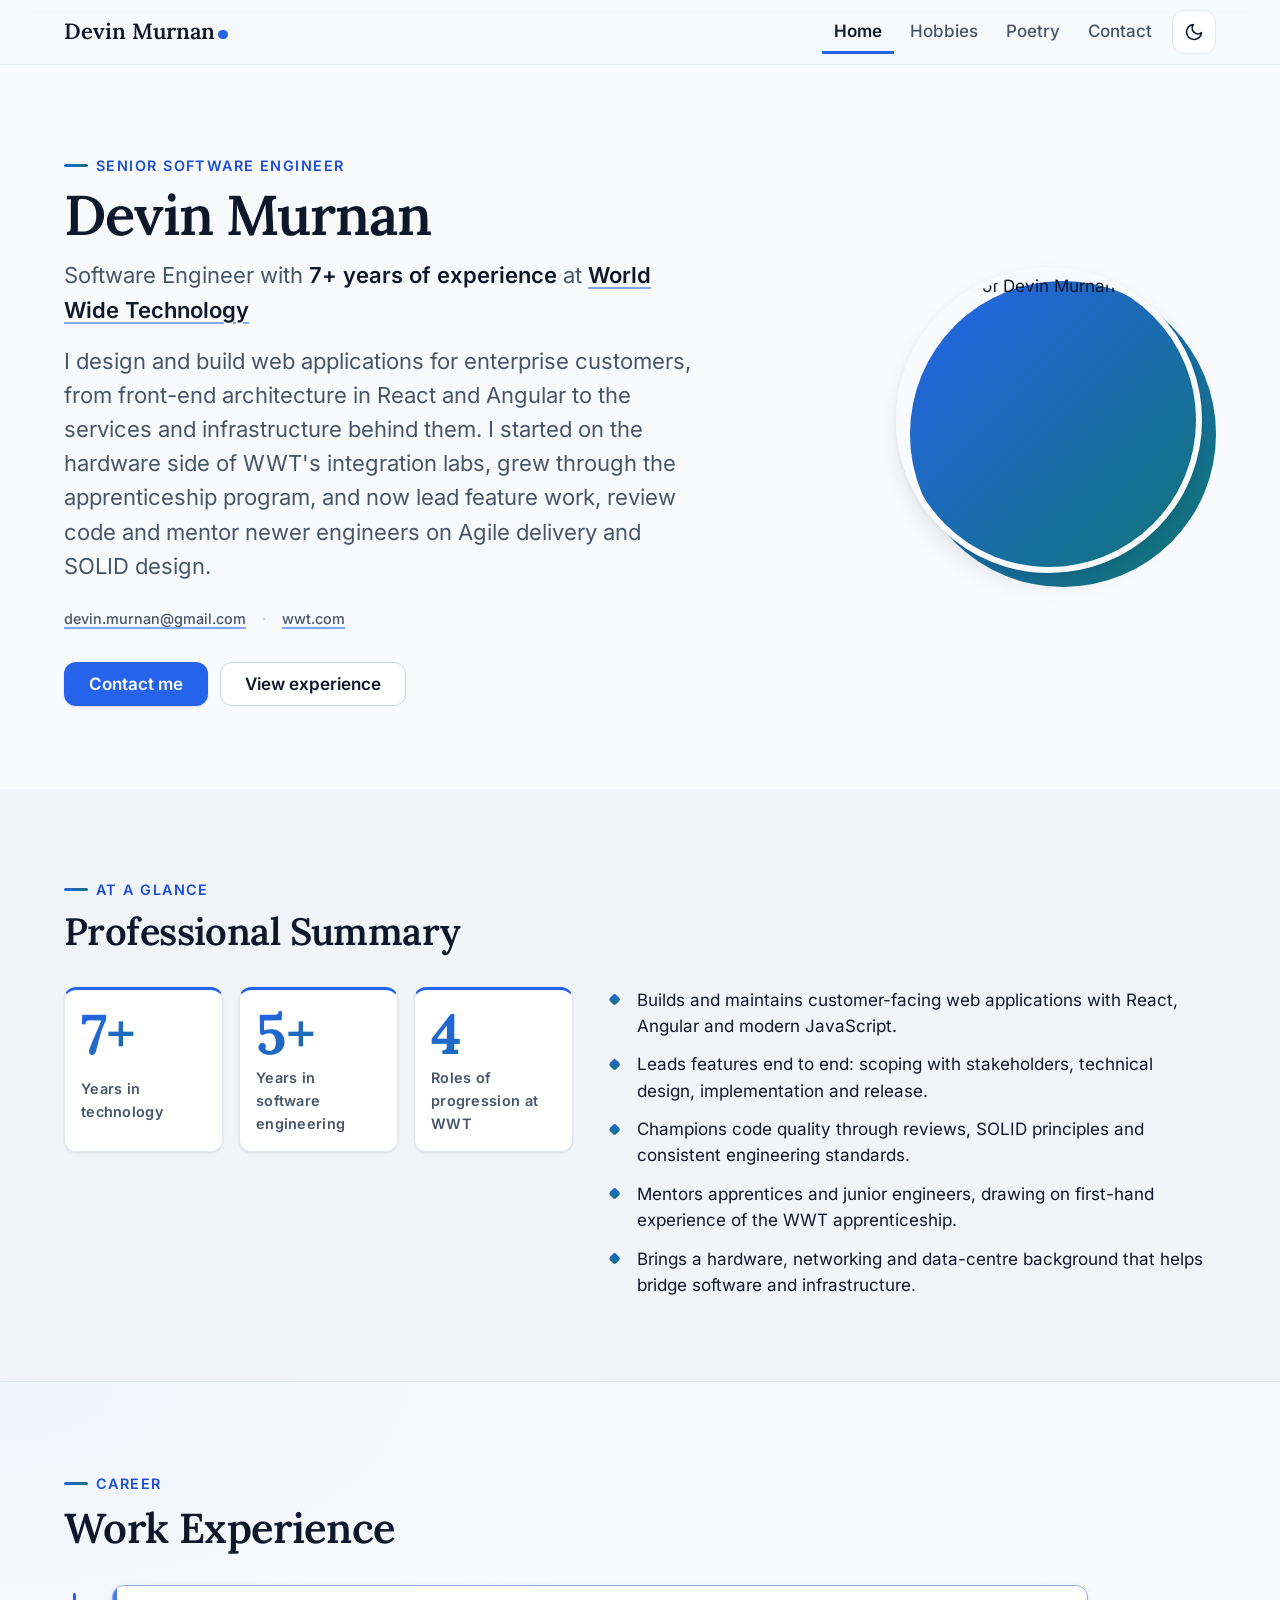
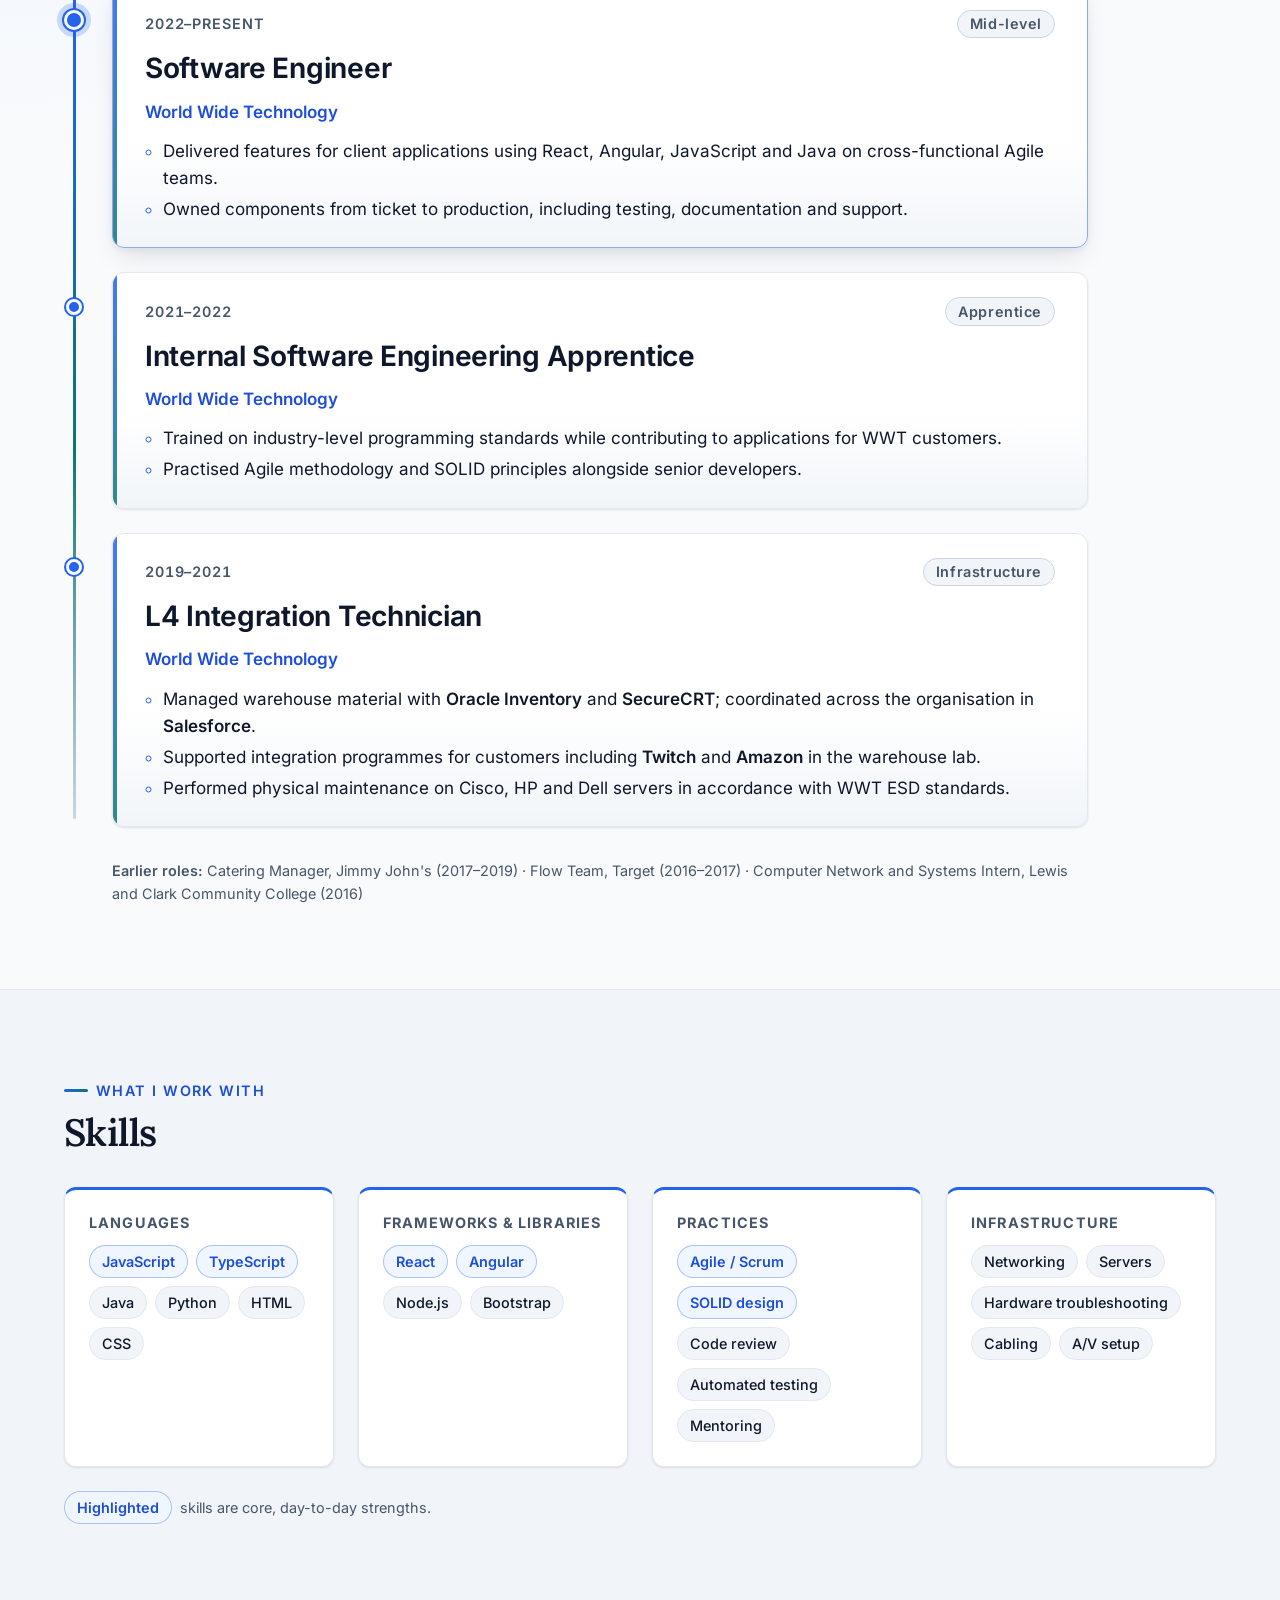
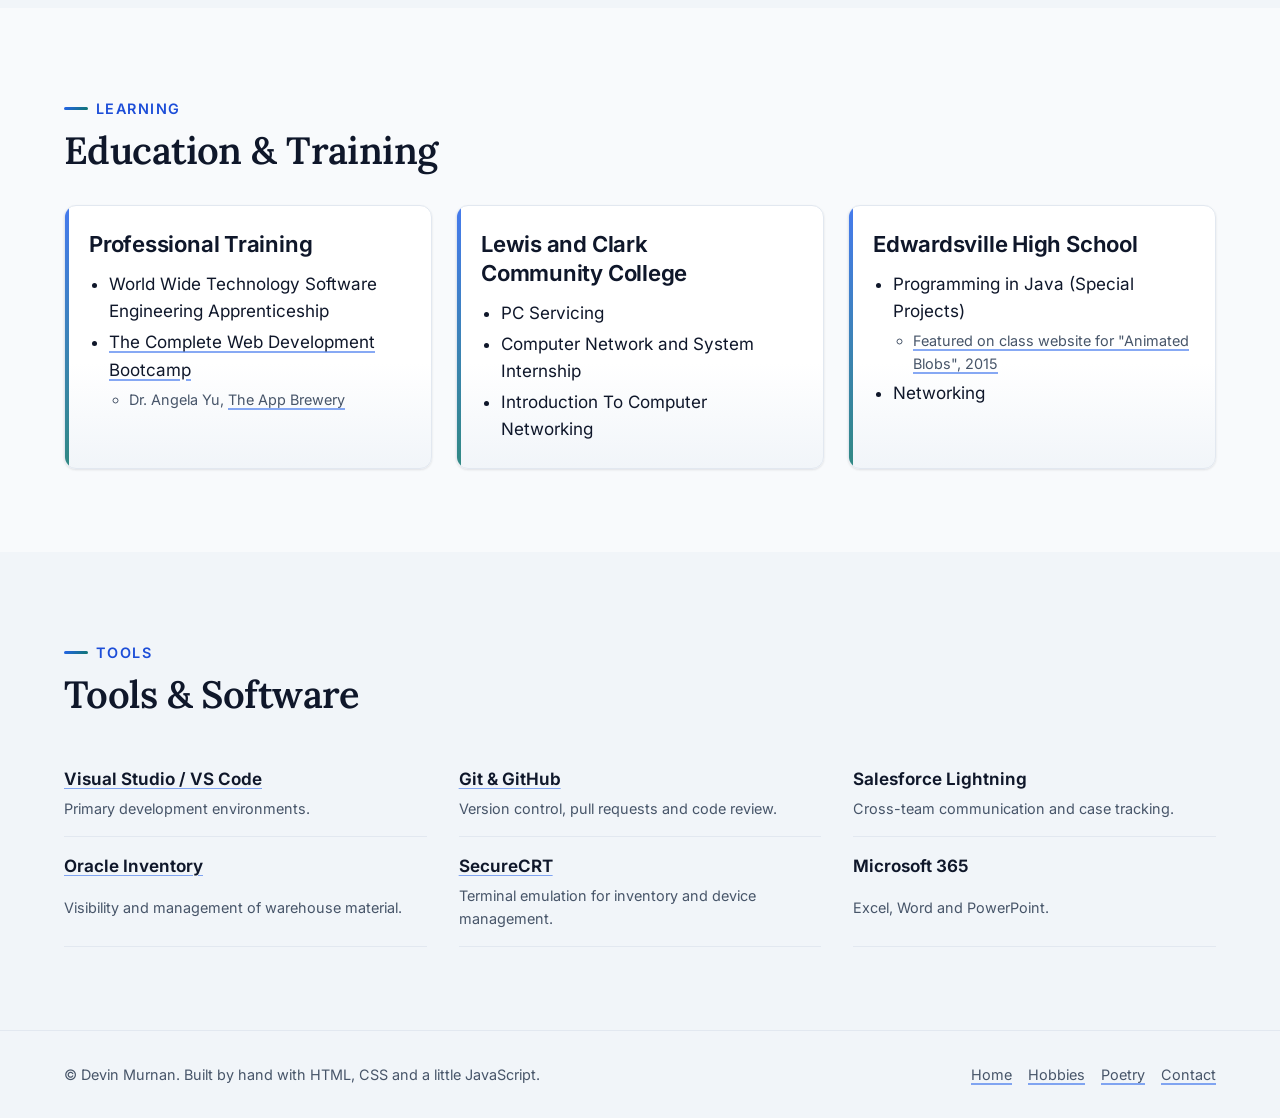
==== commit 0fb979b1: "Remove Senior Software Engineer role; mark Software Engineer (2022–Present) as current" ====
--- a/index.html
+++ b/index.html
@@ -105,22 +105,7 @@
           <li class="timeline__item timeline__item--current reveal">
             <article class="card card--accent">
               <div class="timeline__head">
-                <p class="timeline__date"><time datetime="2024">2024</time>–Present</p>
-                <span class="badge">Senior</span>
-              </div>
-              <h3>Senior Software Engineer</h3>
-              <p class="timeline__company">World Wide Technology</p>
-              <ul class="timeline__points">
-                <li>Leads feature development on customer-contracted web applications, from technical design through release.</li>
-                <li>Reviews code and sets front-end conventions for the team, with a focus on maintainability and SOLID design.</li>
-                <li>Mentors apprentices and junior engineers and helps shape Agile ceremonies and delivery practices.</li>
-              </ul>
-            </article>
-          </li>
-          <li class="timeline__item reveal">
-            <article class="card card--accent">
-              <div class="timeline__head">
-                <p class="timeline__date"><time datetime="2022">2022</time>–<time datetime="2024">2024</time></p>
+                <p class="timeline__date"><time datetime="2022">2022</time>–Present</p>
                 <span class="badge badge--muted">Mid-level</span>
               </div>
               <h3>Software Engineer</h3>
--- a/css/styles.css
+++ b/css/styles.css
@@ -513,13 +513,13 @@
   gap: var(--space-l);
   align-items: start;
 }
-@media (min-width: 56rem) { .summary { grid-template-columns: minmax(0, 1fr) minmax(0, 1.6fr); } }
+@media (min-width: 56rem) { .summary { grid-template-columns: minmax(0, 1.25fr) minmax(0, 1.5fr); } }
 
 /* Seniority indicators: large numbers with a gradient rule */
 .stats {
   display: grid;
   gap: var(--space-s);
-  grid-template-columns: repeat(auto-fit, minmax(9rem, 1fr));
+  grid-template-columns: repeat(3, minmax(0, 1fr));
   margin: 0;
   padding: 0;
   list-style: none;
@@ -527,8 +527,9 @@
 .stat {
   display: grid;
   gap: var(--space-3xs);
-  padding: var(--space-s) var(--space-m);
+  padding: var(--space-s);
   border: 1px solid var(--color-border);
+  border-top: 3px solid var(--color-accent);
   border-radius: var(--radius);
   background: var(--color-elevated);
   box-shadow: var(--shadow-sm);
@@ -549,6 +550,12 @@
   }
 }
 .stat__label { color: var(--color-muted); font-size: var(--step--1); font-weight: 600; letter-spacing: 0.02em; }
+@media (max-width: 35.99rem) {
+  .stats { gap: var(--space-2xs); }
+  .stat { padding: var(--space-xs); }
+  .stat__value { font-size: var(--step-3); }
+  .stat__label { font-size: 0.78rem; line-height: 1.35; letter-spacing: 0; }
+}
 
 .highlights {
   display: grid;
@@ -616,7 +623,7 @@
   position: relative;
   display: grid;
   gap: var(--space-m);
-  max-width: 60rem;
+  max-width: 64rem;
   margin: 0;
   padding: 0 0 0 var(--space-xl);
   list-style: none;
@@ -678,7 +685,7 @@
 .timeline__points { display: grid; gap: var(--space-3xs); padding-left: 1.1rem; color: var(--color-ink); }
 .timeline__points li::marker { color: var(--color-accent); }
 .timeline__earlier {
-  max-width: 60rem;
+  max-width: 64rem;
   margin: var(--space-l) 0 0;
   padding-left: var(--space-xl);
   color: var(--color-muted);
@@ -912,7 +919,7 @@
   .contact-line { margin-bottom: 0; }
 
   .section, .section--surface, .section--experience { padding-block: 10pt 0; background: none; border: 0; }
-  .section-header { margin-bottom: 6pt; }
+  .section-header { max-width: none; margin-bottom: 6pt; }
   .section-header .eyebrow { display: none; }
   h2, .section--experience h2 {
     font-size: var(--step-3);
@@ -923,7 +930,8 @@
 
   .card, .stat { padding: 6pt 8pt; box-shadow: none; break-inside: avoid; }
   .card:hover { box-shadow: none; }
-  .grid { gap: 6pt; }
+  .grid { gap: 6pt; grid-template-columns: repeat(3, minmax(0, 1fr)); }
+  .highlights li { padding-left: 16pt; }
   .grid--4 { grid-template-columns: repeat(2, minmax(0, 1fr)); }
   .summary { grid-template-columns: 1fr 2fr; gap: 10pt; }
   .stats { grid-template-columns: 1fr; gap: 4pt; }
